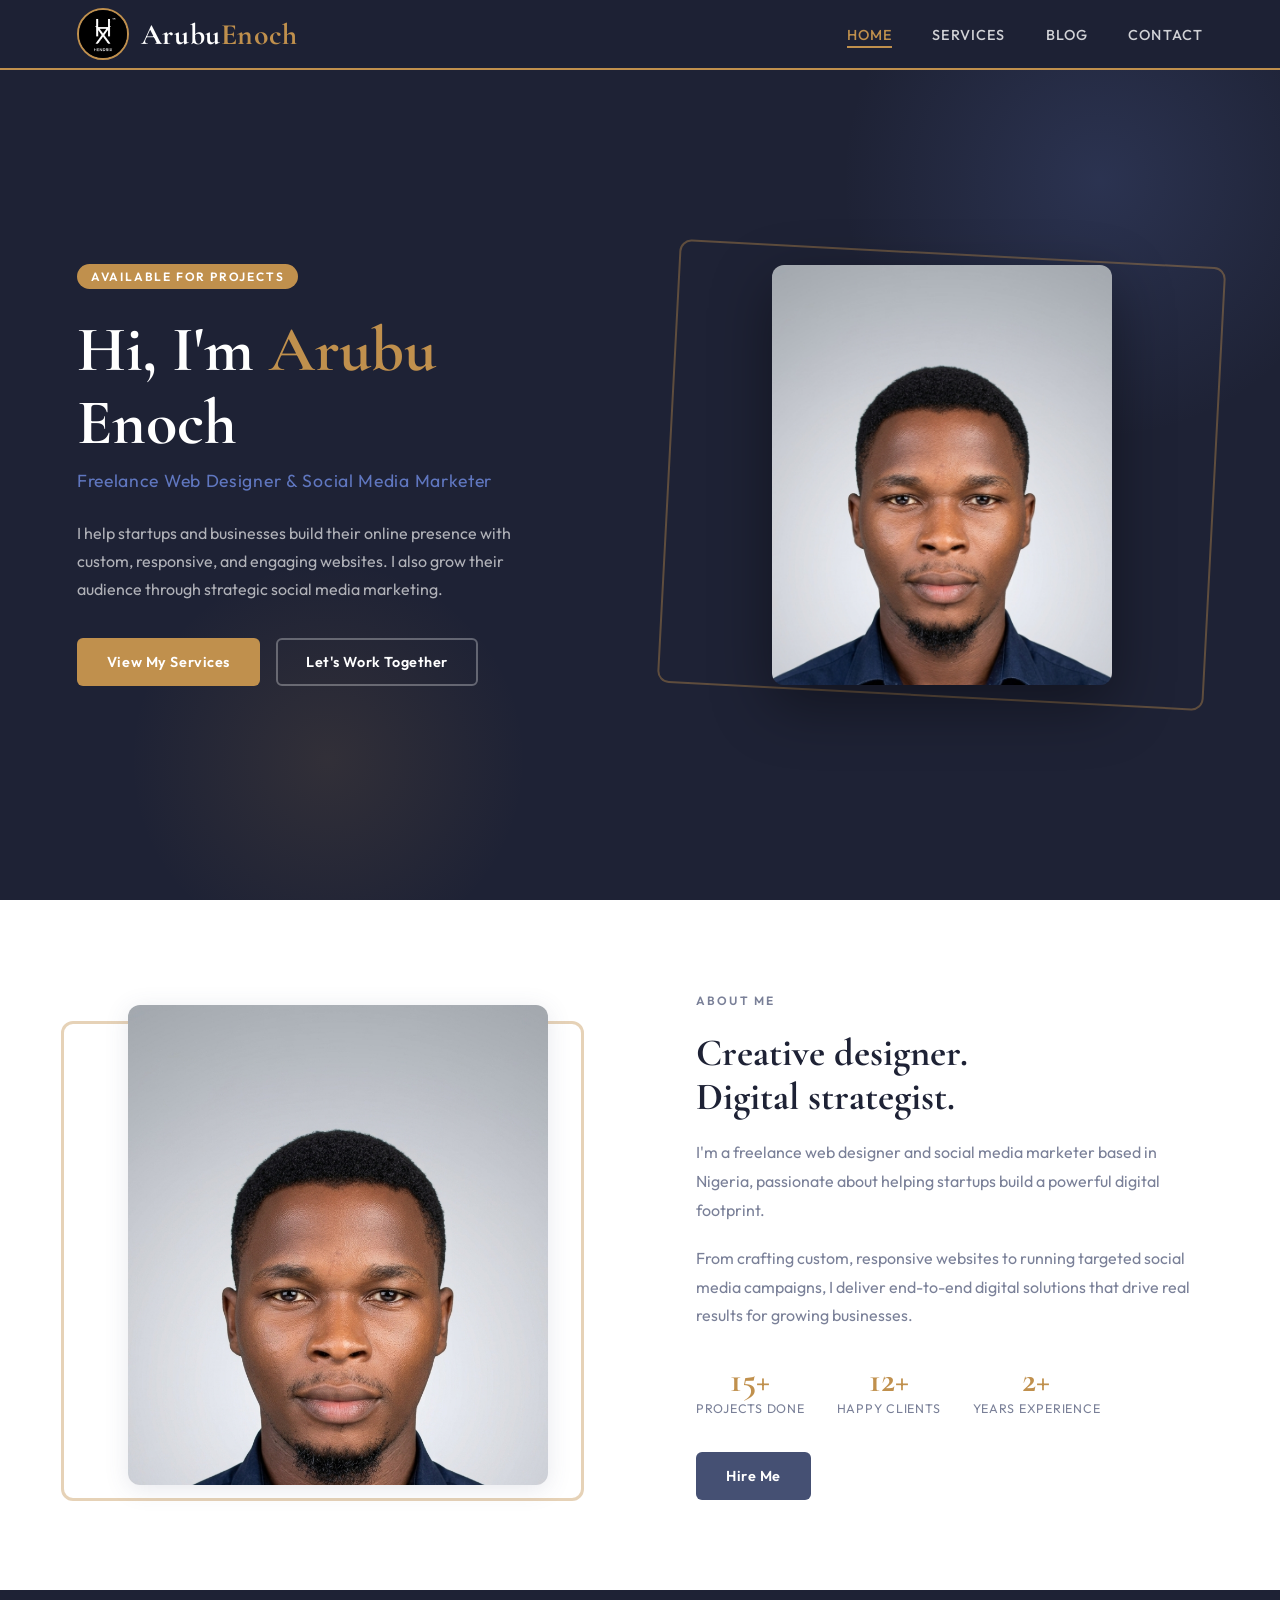
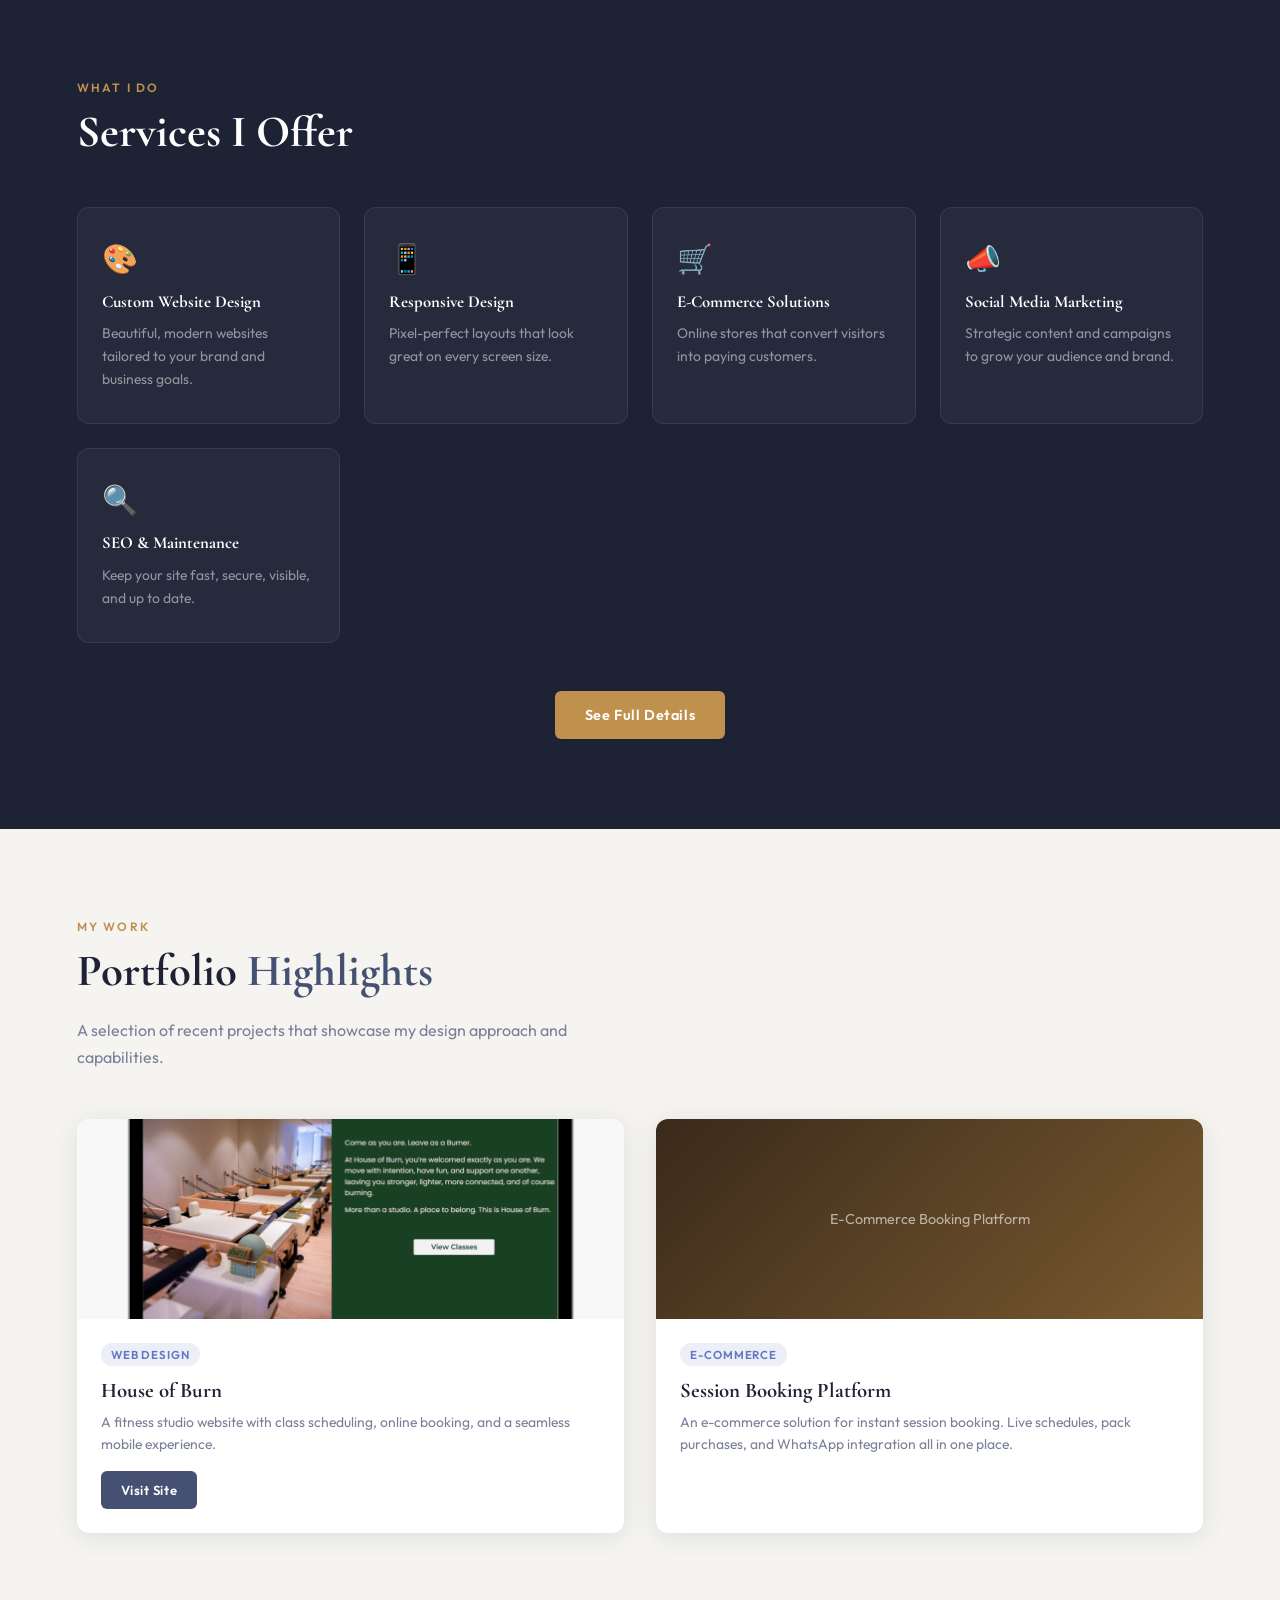
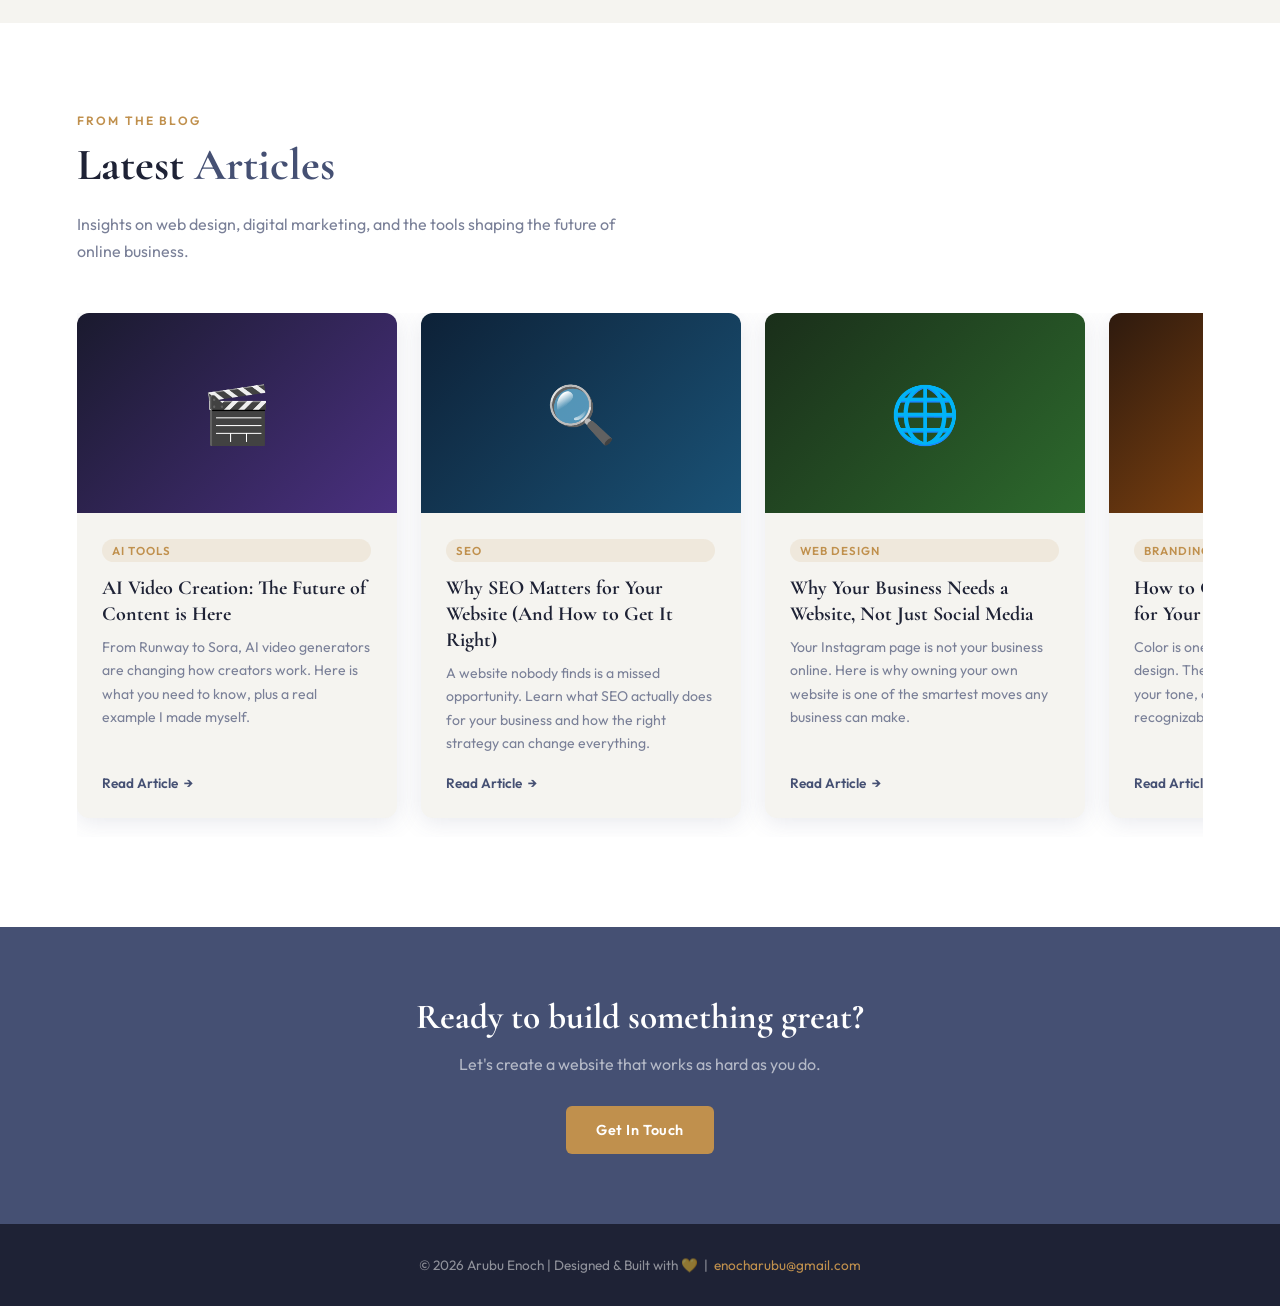
==== index.html @ d2c8e0e8 "Add files via upload" ====
<!DOCTYPE html>
<html lang="en">
<head>
  <meta charset="UTF-8" />
  <meta name="viewport" content="width=device-width, initial-scale=1.0" />
  <title>Arubu Enoch | Freelance Web Designer</title>
  <meta name="description" content="Freelance Web Designer and Social Media Marketer helping startups build their online presence with modern, effective websites." />
  <link rel="stylesheet" href="style.css" />
  <link rel="icon" type="image/jpeg" href="assets/logo.jpg" />
</head>
<body>

  <!-- NAV -->
  <nav>
    <a href="index.html" class="nav-logo">
      <img src="assets/logo.jpg" alt="Hendrix Logo" style="height:52px;width:52px;object-fit:cover;border-radius:50%;border:2px solid var(--gold);vertical-align:middle;margin-right:12px;" />Arubu <span>Enoch</span>
    </a>
    <button class="hamburger" id="hamburger" aria-label="Toggle menu">
      <span></span><span></span><span></span>
    </button>
    <ul class="nav-links" id="nav-links">
      <li><a href="index.html" class="active">Home</a></li>
      <li><a href="services.html">Services</a></li>
      <li><a href="blog-ai-video.html">Blog</a></li>
      <li><a href="contact.html">Contact</a></li>
    </ul>
  </nav>

  <!-- HERO -->
  <section class="hero">
    <div class="hero-inner">
      <div class="hero-text">
        <span class="tag fade-up">Available for Projects</span>
        <h1 class="fade-up delay-1">Hi, I'm <span>Arubu</span><br>Enoch</h1>
        <p class="subtitle fade-up delay-2">Freelance Web Designer &amp; Social Media Marketer</p>
        <p class="fade-up delay-2">
          I help startups and businesses build their online presence with custom,
          responsive, and engaging websites. I also grow their audience through
          strategic social media marketing.
        </p>
        <div class="hero-btns fade-up delay-3">
          <a href="services.html" class="btn btn-primary">View My Services</a>
          <a href="contact.html" class="btn btn-outline">Let's Work Together</a>
        </div>
      </div>
      <div class="hero-photo-wrap fade-up delay-2">
        <img src="assets/photo.jpg" alt="Arubu Enoch" class="hero-photo"
             onerror="this.style.display='none';document.getElementById('photo-placeholder').style.display='flex';" />
        <div class="hero-photo-placeholder" id="photo-placeholder" style="display:none;">
          <svg width="48" height="48" viewBox="0 0 24 24" fill="none" stroke="white" stroke-width="1.5">
            <path d="M20 21v-2a4 4 0 0 0-4-4H8a4 4 0 0 0-4 4v2"/>
            <circle cx="12" cy="7" r="4"/>
          </svg>
          <span>Add photo.jpg to /assets folder</span>
        </div>
      </div>
    </div>
  </section>

  <!-- ABOUT -->
  <section class="about-section">
    <div class="section-inner">
      <div class="about-grid">
        <div class="about-img-wrap">
          <img src="assets/photo.jpg" alt="Arubu Enoch" class="about-img"
               onerror="this.src='https://placehold.co/500x480/455073/ffffff?text=Arubu+Enoch';" />
        </div>
        <div class="about-content">
          <p class="section-label">About Me</p>
          <h2>Creative designer.<br>Digital strategist.</h2>
          <p>
            I'm a freelance web designer and social media marketer based in Nigeria,
            passionate about helping startups build a powerful digital footprint.
          </p>
          <p>
            From crafting custom, responsive websites to running targeted social media
            campaigns, I deliver end-to-end digital solutions that drive real results
            for growing businesses.
          </p>
          <div class="about-stats">
            <div class="stat-item"><div class="num">15+</div><div class="label">Projects Done</div></div>
            <div class="stat-item"><div class="num">12+</div><div class="label">Happy Clients</div></div>
            <div class="stat-item"><div class="num">2+</div><div class="label">Years Experience</div></div>
          </div>
          <br />
          <a href="contact.html" class="btn btn-dark" style="margin-top:1rem;">Hire Me</a>
        </div>
      </div>
    </div>
  </section>

  <!-- SERVICES PREVIEW -->
  <section class="services-preview">
    <div class="section-inner">
      <p class="section-label">What I Do</p>
      <h2 class="section-title" style="color:#fff;">Services I Offer</h2>
      <div class="services-grid">
        <div class="service-card">
          <div class="service-icon">🎨</div>
          <h3>Custom Website Design</h3>
          <p>Beautiful, modern websites tailored to your brand and business goals.</p>
        </div>
        <div class="service-card">
          <div class="service-icon">📱</div>
          <h3>Responsive Design</h3>
          <p>Pixel-perfect layouts that look great on every screen size.</p>
        </div>
        <div class="service-card">
          <div class="service-icon">🛒</div>
          <h3>E-Commerce Solutions</h3>
          <p>Online stores that convert visitors into paying customers.</p>
        </div>
        <div class="service-card">
          <div class="service-icon">📣</div>
          <h3>Social Media Marketing</h3>
          <p>Strategic content and campaigns to grow your audience and brand.</p>
        </div>
        <div class="service-card">
          <div class="service-icon">🔍</div>
          <h3>SEO &amp; Maintenance</h3>
          <p>Keep your site fast, secure, visible, and up to date.</p>
        </div>
      </div>
      <div style="text-align:center;margin-top:3rem;">
        <a href="services.html" class="btn btn-primary">See Full Details</a>
      </div>
    </div>
  </section>

  <!-- PORTFOLIO HIGHLIGHTS -->
  <section class="portfolio-section">
    <div class="section-inner">
      <p class="section-label">My Work</p>
      <h2 class="section-title">Portfolio <span>Highlights</span></h2>
      <p class="section-sub">A selection of recent projects that showcase my design approach and capabilities.</p>
      <div class="portfolio-grid">

        <div class="portfolio-card">
          <div class="portfolio-card-img" style="padding:0;overflow:hidden;position:relative;">
            <img src="assets/hob-screenshot.png" alt="House of Burn Website"
                 style="width:100%;height:100%;object-fit:cover;display:block;"
                 onerror="this.style.display='none';this.nextElementSibling.style.display='flex';" />
            <div style="display:none;width:100%;height:100%;background:linear-gradient(135deg,#2d4a3e,#4a7c65);position:absolute;top:0;left:0;align-items:center;justify-content:center;">
              <span style="color:rgba(255,255,255,0.6);font-size:0.85rem;text-align:center;padding:1rem;">Upload hob-screenshot.png to /assets</span>
            </div>
          </div>
          <div class="portfolio-card-body">
            <span class="portfolio-tag">Web Design</span>
            <h3>House of Burn</h3>
            <p>A fitness studio website with class scheduling, online booking, and a seamless mobile experience.</p>
            <a href="https://www.houseofburnpilates.com" target="_blank" rel="noopener" class="btn btn-dark" style="margin-top:1rem;font-size:0.82rem;padding:9px 18px;">Visit Site</a>
          </div>
        </div>

        <div class="portfolio-card">
          <div class="portfolio-card-img" style="background:linear-gradient(135deg,#3a2a1a,#7a5a30);">
            <span style="color:rgba(255,255,255,0.6);font-size:0.9rem;">E-Commerce Booking Platform</span>
          </div>
          <div class="portfolio-card-body">
            <span class="portfolio-tag">E-Commerce</span>
            <h3>Session Booking Platform</h3>
            <p>An e-commerce solution for instant session booking. Live schedules, pack purchases, and WhatsApp integration all in one place.</p>
          </div>
        </div>

      </div>
    </div>
  </section>

  <!-- BLOG PREVIEW -->
  <section class="blog-section">
    <div class="section-inner">
      <p class="section-label">From the Blog</p>
      <h2 class="section-title">Latest <span>Articles</span></h2>
      <p class="section-sub">Insights on web design, digital marketing, and the tools shaping the future of online business.</p>
      <div class="blog-grid" id="blogGrid">

        <a href="blog-ai-video.html" class="blog-card">
          <div class="blog-card-img" style="background:linear-gradient(135deg,#1a1a2e,#4a3080);display:flex;align-items:center;justify-content:center;">
            <span style="font-size:3.5rem;">🎬</span>
          </div>
          <div class="blog-card-body">
            <span class="blog-tag">AI Tools</span>
            <h3>AI Video Creation: The Future of Content is Here</h3>
            <p>From Runway to Sora, AI video generators are changing how creators work. Here is what you need to know, plus a real example I made myself.</p>
            <span class="read-more">Read Article <span>&#8594;</span></span>
          </div>
        </a>

        <a href="blog-seo.html" class="blog-card">
          <div class="blog-card-img" style="background:linear-gradient(135deg,#0d2137,#1a5276);display:flex;align-items:center;justify-content:center;">
            <span style="font-size:3.5rem;">🔍</span>
          </div>
          <div class="blog-card-body">
            <span class="blog-tag">SEO</span>
            <h3>Why SEO Matters for Your Website (And How to Get It Right)</h3>
            <p>A website nobody finds is a missed opportunity. Learn what SEO actually does for your business and how the right strategy can change everything.</p>
            <span class="read-more">Read Article <span>&#8594;</span></span>
          </div>
        </a>

        <a href="blog-website-vs-social.html" class="blog-card">
          <div class="blog-card-img" style="background:linear-gradient(135deg,#1a2e1a,#2d6a2d);display:flex;align-items:center;justify-content:center;">
            <span style="font-size:3.5rem;">🌐</span>
          </div>
          <div class="blog-card-body">
            <span class="blog-tag">Web Design</span>
            <h3>Why Your Business Needs a Website, Not Just Social Media</h3>
            <p>Your Instagram page is not your business online. Here is why owning your own website is one of the smartest moves any business can make.</p>
            <span class="read-more">Read Article <span>&#8594;</span></span>
          </div>
        </a>

        <a href="blog-brand-colors.html" class="blog-card">
          <div class="blog-card-img" style="background:linear-gradient(135deg,#2e1a0e,#b05a10);display:flex;align-items:center;justify-content:center;">
            <span style="font-size:3.5rem;">🎨</span>
          </div>
          <div class="blog-card-body">
            <span class="blog-tag">Branding</span>
            <h3>How to Choose the Right Colors for Your Brand and Website</h3>
            <p>Color is one of the most powerful tools in design. The right palette builds trust, sets your tone, and makes your brand instantly recognizable.</p>
            <span class="read-more">Read Article <span>&#8594;</span></span>
          </div>
        </a>

      </div>
    </div>
  </section>

  <!-- CTA -->
  <div class="cta-strip">
    <h2>Ready to build something great?</h2>
    <p>Let's create a website that works as hard as you do.</p>
    <a href="contact.html" class="btn btn-primary">Get In Touch</a>
  </div>

  <!-- FOOTER -->
  <footer>
    <p>
      &copy; <span id="year"></span> Arubu Enoch |
      Designed &amp; Built with 💛 &nbsp;|&nbsp;
      <a href="mailto:enocharubu@gmail.com">enocharubu@gmail.com</a>
    </p>
  </footer>

  <script>
    document.getElementById('year').textContent = new Date().getFullYear();
    const hamburger = document.getElementById('hamburger');
    const navLinks  = document.getElementById('nav-links');
    hamburger.addEventListener('click', () => navLinks.classList.toggle('open'));
    navLinks.querySelectorAll('a').forEach(a => a.addEventListener('click', () => navLinks.classList.remove('open')));

    // Drag to scroll blog grid
    const grid = document.getElementById('blogGrid');
    let isDown = false, startX, scrollLeft;
    grid.addEventListener('mousedown', e => { isDown = true; startX = e.pageX - grid.offsetLeft; scrollLeft = grid.scrollLeft; });
    grid.addEventListener('mouseleave', () => isDown = false);
    grid.addEventListener('mouseup', () => isDown = false);
    grid.addEventListener('mousemove', e => {
      if (!isDown) return;
      e.preventDefault();
      grid.scrollLeft = scrollLeft - (e.pageX - grid.offsetLeft - startX);
    });
  </script>
</body>
</html>
---- style.css ----
@import url('https://fonts.googleapis.com/css2?family=Cormorant+Garamond:ital,wght@0,400;0,600;0,700;1,400&family=Outfit:wght@300;400;500;600&display=swap');

/* =============================================
   CSS VARIABLES – edit colors here in one place
   ============================================= */
:root {
  --navy:   #455073;
  --gold:   #c0904d;
  --blue:   #6077c0;
  --white:  #f5f4f0;
  --dark:   #1e2235;
  --mid:    #7a8098;
  --card-bg:#ffffff;
  --shadow: 0 4px 24px rgba(69,80,115,0.13);
  --radius: 12px;
  --nav-h:  70px;
}

/* =============================================
   RESET & BASE
   ============================================= */
*, *::before, *::after { box-sizing: border-box; margin: 0; padding: 0; }

html { scroll-behavior: smooth; }

body {
  font-family: 'Outfit', sans-serif;
  background: var(--white);
  color: var(--dark);
  min-height: 100vh;
  overflow-x: hidden;
}

h1, h2, h3, h4 {
  font-family: 'Cormorant Garamond', serif;
  font-weight: 700;
  line-height: 1.15;
}

a { text-decoration: none; color: inherit; }
img { max-width: 100%; display: block; }

/* =============================================
   NAVIGATION
   ============================================= */
nav {
  position: fixed;
  top: 0; left: 0; right: 0;
  height: var(--nav-h);
  background: rgba(30,34,53,0.96);
  backdrop-filter: blur(10px);
  z-index: 100;
  display: flex;
  align-items: center;
  padding: 0 6%;
  justify-content: space-between;
  border-bottom: 2px solid var(--gold);
}

.nav-logo {
  font-family: 'Cormorant Garamond', serif;
  font-size: 1.85rem;
  font-weight: 700;
  color: #fff;
  letter-spacing: 0.02em;
  display: flex;
  align-items: center;
}

.nav-logo span { color: var(--gold); }

.nav-links {
  display: flex;
  gap: 2.5rem;
  list-style: none;
}

.nav-links a {
  color: rgba(255,255,255,0.8);
  font-size: 0.9rem;
  font-weight: 500;
  letter-spacing: 0.08em;
  text-transform: uppercase;
  transition: color 0.2s;
  position: relative;
}

.nav-links a::after {
  content: '';
  position: absolute;
  bottom: -4px; left: 0; right: 0;
  height: 2px;
  background: var(--gold);
  transform: scaleX(0);
  transform-origin: left;
  transition: transform 0.25s ease;
}

.nav-links a:hover, .nav-links a.active { color: var(--gold); }
.nav-links a:hover::after, .nav-links a.active::after { transform: scaleX(1); }

/* Hamburger */
.hamburger {
  display: none;
  flex-direction: column;
  gap: 5px;
  cursor: pointer;
  background: none;
  border: none;
  padding: 4px;
}

.hamburger span {
  display: block;
  width: 24px;
  height: 2px;
  background: #fff;
  border-radius: 2px;
  transition: all 0.3s;
}

/* =============================================
   HERO SECTION
   ============================================= */
.hero {
  min-height: 100vh;
  background: var(--dark);
  display: flex;
  align-items: center;
  padding: calc(var(--nav-h) + 60px) 6% 80px;
  position: relative;
  overflow: hidden;
}

.hero::before {
  content: '';
  position: absolute;
  top: -80px; right: -80px;
  width: 520px; height: 520px;
  background: radial-gradient(circle, rgba(96,119,192,0.2) 0%, transparent 70%);
  pointer-events: none;
}

.hero::after {
  content: '';
  position: absolute;
  bottom: -60px; left: 10%;
  width: 400px; height: 400px;
  background: radial-gradient(circle, rgba(192,144,77,0.12) 0%, transparent 70%);
  pointer-events: none;
}

.hero-inner {
  display: grid;
  grid-template-columns: 1fr 1fr;
  gap: 5rem;
  align-items: center;
  width: 100%;
  max-width: 1200px;
  margin: 0 auto;
  position: relative;
  z-index: 1;
}

.hero-text .tag {
  display: inline-block;
  background: var(--gold);
  color: #fff;
  font-size: 0.75rem;
  font-weight: 600;
  letter-spacing: 0.15em;
  text-transform: uppercase;
  padding: 5px 14px;
  border-radius: 20px;
  margin-bottom: 1.5rem;
}

.hero-text h1 {
  font-size: clamp(2.8rem, 5vw, 4.2rem);
  color: #fff;
  margin-bottom: 0.4rem;
}

.hero-text h1 span { color: var(--gold); }

.hero-text .subtitle {
  font-family: 'Outfit', sans-serif;
  font-size: 1.1rem;
  color: var(--blue);
  font-weight: 400;
  letter-spacing: 0.04em;
  margin-bottom: 1.4rem;
}

.hero-text p {
  color: rgba(255,255,255,0.65);
  font-size: 1rem;
  line-height: 1.75;
  max-width: 460px;
  margin-bottom: 2.2rem;
}

.hero-btns {
  display: flex;
  gap: 1rem;
  flex-wrap: wrap;
}

/* =============================================
   BUTTONS
   ============================================= */
.btn {
  display: inline-flex;
  align-items: center;
  gap: 8px;
  padding: 13px 28px;
  border-radius: 6px;
  font-family: 'Outfit', sans-serif;
  font-size: 0.9rem;
  font-weight: 600;
  letter-spacing: 0.04em;
  cursor: pointer;
  transition: all 0.25s ease;
  border: 2px solid transparent;
}

.btn-primary {
  background: var(--gold);
  color: #fff;
}

.btn-primary:hover {
  background: transparent;
  border-color: var(--gold);
  color: var(--gold);
}

.btn-outline {
  background: transparent;
  border-color: rgba(255,255,255,0.3);
  color: #fff;
}

.btn-outline:hover {
  border-color: var(--blue);
  color: var(--blue);
}

.btn-dark {
  background: var(--navy);
  color: #fff;
}

.btn-dark:hover {
  background: var(--dark);
}

/* =============================================
   HERO PHOTO
   ============================================= */
.hero-photo-wrap {
  display: flex;
  justify-content: center;
  position: relative;
}

.hero-photo-wrap::before {
  content: '';
  position: absolute;
  inset: -12px;
  border: 2px solid var(--gold);
  border-radius: var(--radius);
  opacity: 0.4;
  transform: rotate(3deg);
}

.hero-photo {
  width: 340px;
  height: 420px;
  object-fit: cover;
  object-position: top center;
  border-radius: var(--radius);
  box-shadow: 0 20px 60px rgba(0,0,0,0.4);
  position: relative;
  z-index: 1;
}

.hero-photo-placeholder {
  width: 340px;
  height: 420px;
  border-radius: var(--radius);
  background: var(--navy);
  display: flex;
  flex-direction: column;
  align-items: center;
  justify-content: center;
  color: rgba(255,255,255,0.4);
  font-size: 0.85rem;
  gap: 12px;
  position: relative;
  z-index: 1;
}

.hero-photo-placeholder svg { opacity: 0.3; }

/* =============================================
   SECTION COMMON
   ============================================= */
section { padding: 90px 6%; }

.section-inner {
  max-width: 1200px;
  margin: 0 auto;
}

.section-label {
  font-size: 0.75rem;
  font-weight: 600;
  letter-spacing: 0.18em;
  text-transform: uppercase;
  color: var(--gold);
  margin-bottom: 0.75rem;
}

.section-title {
  font-size: clamp(2rem, 3.5vw, 2.8rem);
  color: var(--dark);
  margin-bottom: 1.2rem;
}

.section-title span { color: var(--navy); }

.section-sub {
  color: var(--mid);
  font-size: 1rem;
  line-height: 1.7;
  max-width: 560px;
}

/* =============================================
   ABOUT SECTION (homepage)
   ============================================= */
.about-section {
  background: #fff;
}

.about-grid {
  display: grid;
  grid-template-columns: 1fr 1fr;
  gap: 5rem;
  align-items: center;
}

.about-img-wrap {
  position: relative;
  display: flex;
  justify-content: center;
  align-items: center;
}

.about-img-wrap::after {
  content: '';
  position: absolute;
  bottom: -16px; left: -16px;
  width: 100%;
  height: 100%;
  border: 3px solid var(--gold);
  border-radius: var(--radius);
  z-index: 0;
  opacity: 0.4;
}

.about-img {
  width: 100%;
  max-width: 420px;
  max-height: 480px;
  object-fit: cover;
  object-position: center top;
  border-radius: var(--radius);
  position: relative;
  z-index: 1;
  box-shadow: var(--shadow);
  display: block;
  margin: 0 auto;
}

.about-content { padding-left: 1rem; }

.about-content h2 {
  font-size: 2.4rem;
  margin-bottom: 1.2rem;
  color: var(--dark);
}

.about-content p {
  color: var(--mid);
  line-height: 1.8;
  margin-bottom: 1.2rem;
}

.about-stats {
  display: flex;
  gap: 2rem;
  margin-top: 2rem;
}

.stat-item {
  text-align: center;
}

.stat-item .num {
  font-family: 'Cormorant Garamond', serif;
  font-size: 2.2rem;
  font-weight: 700;
  color: var(--gold);
  line-height: 1;
}

.stat-item .label {
  font-size: 0.78rem;
  color: var(--mid);
  letter-spacing: 0.06em;
  text-transform: uppercase;
  margin-top: 4px;
}

/* =============================================
   SERVICES PREVIEW (homepage)
   ============================================= */
.services-preview {
  background: var(--dark);
}

.services-preview .section-title { color: #fff; }

.services-grid {
  display: grid;
  grid-template-columns: repeat(auto-fill, minmax(220px, 1fr));
  gap: 1.5rem;
  margin-top: 3rem;
}

.service-card {
  background: rgba(255,255,255,0.04);
  border: 1px solid rgba(255,255,255,0.08);
  border-radius: var(--radius);
  padding: 2rem 1.5rem;
  transition: all 0.3s ease;
  position: relative;
  overflow: hidden;
}

.service-card::before {
  content: '';
  position: absolute;
  top: 0; left: 0; right: 0;
  height: 3px;
  background: var(--gold);
  transform: scaleX(0);
  transform-origin: left;
  transition: transform 0.3s ease;
}

.service-card:hover {
  background: rgba(255,255,255,0.08);
  transform: translateY(-4px);
}

.service-card:hover::before { transform: scaleX(1); }

.service-icon {
  font-size: 1.8rem;
  margin-bottom: 1rem;
}

.service-card h3 {
  font-size: 1.05rem;
  color: #fff;
  margin-bottom: 0.7rem;
}

.service-card p {
  font-size: 0.87rem;
  color: rgba(255,255,255,0.5);
  line-height: 1.65;
}

/* =============================================
   PORTFOLIO HIGHLIGHTS (homepage)
   ============================================= */
.portfolio-section {
  background: var(--white);
}

.portfolio-grid {
  display: grid;
  grid-template-columns: 1fr 1fr;
  gap: 2rem;
  margin-top: 3rem;
}

.portfolio-card {
  border-radius: var(--radius);
  overflow: hidden;
  box-shadow: var(--shadow);
  background: #fff;
  transition: transform 0.3s ease, box-shadow 0.3s ease;
}

.portfolio-card:hover {
  transform: translateY(-6px);
  box-shadow: 0 12px 40px rgba(69,80,115,0.2);
}

.portfolio-card-img {
  width: 100%;
  height: 200px;
  background: var(--navy);
  display: flex;
  align-items: center;
  justify-content: center;
  color: rgba(255,255,255,0.3);
  font-size: 0.85rem;
  overflow: hidden;
  position: relative;
}

.portfolio-card-body {
  padding: 1.5rem;
}

.portfolio-card h3 {
  font-size: 1.3rem;
  color: var(--dark);
  margin-bottom: 0.5rem;
}

.portfolio-card p {
  font-size: 0.87rem;
  color: var(--mid);
  line-height: 1.6;
}

.portfolio-tag {
  display: inline-block;
  background: rgba(96,119,192,0.12);
  color: var(--blue);
  font-size: 0.72rem;
  font-weight: 600;
  letter-spacing: 0.08em;
  text-transform: uppercase;
  padding: 4px 10px;
  border-radius: 20px;
  margin-bottom: 0.8rem;
}

/* =============================================
   CTA STRIP
   ============================================= */
.cta-strip {
  background: var(--navy);
  padding: 70px 6%;
  text-align: center;
}

.cta-strip h2 {
  font-size: 2.2rem;
  color: #fff;
  margin-bottom: 1rem;
}

.cta-strip p {
  color: rgba(255,255,255,0.6);
  margin-bottom: 2rem;
  font-size: 1rem;
}

/* =============================================
   SERVICES PAGE
   ============================================= */
.page-hero {
  background: var(--dark);
  padding: calc(var(--nav-h) + 80px) 6% 80px;
  text-align: center;
}

.page-hero h1 {
  font-size: clamp(2.5rem, 5vw, 3.8rem);
  color: #fff;
  margin-bottom: 1rem;
}

.page-hero p {
  color: rgba(255,255,255,0.6);
  font-size: 1.05rem;
  max-width: 560px;
  margin: 0 auto;
  line-height: 1.75;
}

.services-full {
  background: var(--white);
  padding: 90px 6%;
}

.services-full-grid {
  display: grid;
  grid-template-columns: repeat(auto-fill, minmax(300px, 1fr));
  gap: 2rem;
  margin-top: 3rem;
}

.service-card-full {
  background: #fff;
  border-radius: var(--radius);
  padding: 2.5rem 2rem;
  box-shadow: var(--shadow);
  border-bottom: 3px solid transparent;
  transition: all 0.3s ease;
}

.service-card-full:hover {
  border-bottom-color: var(--gold);
  transform: translateY(-5px);
}

.service-num {
  font-family: 'Cormorant Garamond', serif;
  font-size: 3rem;
  font-weight: 700;
  color: rgba(69,80,115,0.12);
  line-height: 1;
  margin-bottom: 0.5rem;
}

.service-card-full h3 {
  font-size: 1.4rem;
  color: var(--dark);
  margin-bottom: 0.8rem;
}

.service-card-full p {
  color: var(--mid);
  font-size: 0.92rem;
  line-height: 1.75;
  margin-bottom: 1.2rem;
}

.service-features {
  list-style: none;
  display: flex;
  flex-direction: column;
  gap: 8px;
}

.service-features li {
  font-size: 0.85rem;
  color: var(--navy);
  font-weight: 500;
  display: flex;
  align-items: center;
  gap: 8px;
}

.service-features li::before {
  content: '';
  display: block;
  width: 6px;
  height: 6px;
  border-radius: 50%;
  background: var(--gold);
  flex-shrink: 0;
}

/* =============================================
   CONTACT PAGE
   ============================================= */
.contact-section {
  background: var(--white);
  padding: 90px 6%;
}

.contact-grid {
  display: grid;
  grid-template-columns: 1fr 1.4fr;
  gap: 4rem;
  max-width: 1100px;
  margin: 0 auto;
}

.contact-info h2 {
  font-size: 2.2rem;
  color: var(--dark);
  margin-bottom: 1rem;
}

.contact-info p {
  color: var(--mid);
  line-height: 1.75;
  font-size: 0.95rem;
  margin-bottom: 2rem;
}

.contact-items {
  display: flex;
  flex-direction: column;
  gap: 1.2rem;
  margin-bottom: 2.5rem;
}

.contact-item {
  display: flex;
  align-items: center;
  gap: 14px;
}

.contact-item-icon {
  width: 44px;
  height: 44px;
  border-radius: 50%;
  background: rgba(69,80,115,0.1);
  display: flex;
  align-items: center;
  justify-content: center;
  flex-shrink: 0;
  font-size: 1.1rem;
}

.contact-item-text .label {
  font-size: 0.75rem;
  text-transform: uppercase;
  letter-spacing: 0.1em;
  color: var(--mid);
  margin-bottom: 2px;
}

.contact-item-text a,
.contact-item-text span {
  font-size: 0.95rem;
  color: var(--dark);
  font-weight: 500;
}

.contact-item-text a:hover { color: var(--gold); }

.social-links {
  display: flex;
  gap: 1rem;
  flex-wrap: wrap;
}

.social-link {
  display: inline-flex;
  align-items: center;
  gap: 8px;
  padding: 9px 18px;
  border-radius: 6px;
  font-size: 0.85rem;
  font-weight: 600;
  border: 1.5px solid;
  transition: all 0.25s;
}

.social-link.fb {
  border-color: #1877f2;
  color: #1877f2;
}
.social-link.fb:hover { background: #1877f2; color: #fff; }

.social-link.ig {
  border-color: #e1306c;
  color: #e1306c;
}
.social-link.ig:hover { background: #e1306c; color: #fff; }

.social-link.wa {
  border-color: #25d366;
  color: #25d366;
}
.social-link.wa:hover { background: #25d366; color: #fff; }

/* =============================================
   CONTACT FORM
   ============================================= */
.contact-form-wrap {
  background: #fff;
  border-radius: var(--radius);
  padding: 2.5rem;
  box-shadow: var(--shadow);
}

.contact-form-wrap h3 {
  font-size: 1.6rem;
  color: var(--dark);
  margin-bottom: 1.8rem;
}

.form-row {
  display: grid;
  grid-template-columns: 1fr 1fr;
  gap: 1rem;
}

.form-group {
  margin-bottom: 1.2rem;
}

.form-group label {
  display: block;
  font-size: 0.8rem;
  font-weight: 600;
  letter-spacing: 0.07em;
  text-transform: uppercase;
  color: var(--navy);
  margin-bottom: 7px;
}

.form-group input,
.form-group select,
.form-group textarea {
  width: 100%;
  padding: 12px 16px;
  border: 1.5px solid #e0dfd8;
  border-radius: 8px;
  font-family: 'Outfit', sans-serif;
  font-size: 0.93rem;
  color: var(--dark);
  background: var(--white);
  transition: border-color 0.2s;
  outline: none;
}

.form-group input:focus,
.form-group select:focus,
.form-group textarea:focus {
  border-color: var(--blue);
  background: #fff;
}

.form-group textarea {
  resize: vertical;
  min-height: 130px;
}

.form-submit {
  width: 100%;
  padding: 14px;
  background: var(--navy);
  color: #fff;
  border: none;
  border-radius: 8px;
  font-family: 'Outfit', sans-serif;
  font-size: 1rem;
  font-weight: 600;
  cursor: pointer;
  transition: background 0.25s;
  letter-spacing: 0.04em;
}

.form-submit:hover { background: var(--gold); }

.form-success {
  display: none;
  background: rgba(37,211,102,0.1);
  border: 1.5px solid #25d366;
  border-radius: 8px;
  padding: 14px;
  color: #1a7a42;
  font-size: 0.9rem;
  text-align: center;
  margin-top: 1rem;
}

/* =============================================
   FOOTER
   ============================================= */
footer {
  background: var(--dark);
  color: rgba(255,255,255,0.5);
  text-align: center;
  padding: 32px 6%;
  font-size: 0.85rem;
}

footer a { color: var(--gold); }

/* =============================================
   ANIMATIONS
   ============================================= */
@keyframes fadeUp {
  from { opacity: 0; transform: translateY(28px); }
  to   { opacity: 1; transform: translateY(0); }
}

.fade-up {
  opacity: 0;
  animation: fadeUp 0.65s ease forwards;
}

.delay-1 { animation-delay: 0.15s; }
.delay-2 { animation-delay: 0.30s; }
.delay-3 { animation-delay: 0.45s; }
.delay-4 { animation-delay: 0.60s; }

/* =============================================
   RESPONSIVE
   ============================================= */
@media (max-width: 900px) {
  .hero-inner      { grid-template-columns: 1fr; text-align: center; gap: 3rem; }
  .hero-photo-wrap { order: -1; }
  .hero-text p     { margin: 0 auto 2.2rem; }
  .hero-btns       { justify-content: center; }
  .about-grid      { grid-template-columns: 1fr; gap: 3rem; }
  .about-content   { padding-left: 0; }
  .portfolio-grid  { grid-template-columns: 1fr; }
  .contact-grid    { grid-template-columns: 1fr; gap: 3rem; }
  .form-row        { grid-template-columns: 1fr; }
}

@media (max-width: 680px) {
  .nav-links { display: none; }
  .nav-links.open {
    display: flex;
    flex-direction: column;
    position: fixed;
    top: var(--nav-h);
    left: 0; right: 0;
    background: var(--dark);
    padding: 1.5rem 6%;
    gap: 1.4rem;
    border-top: 1px solid rgba(255,255,255,0.08);
  }
  .hamburger { display: flex; }
  .hero-photo, .hero-photo-placeholder { width: 260px; height: 320px; }
  .services-grid { grid-template-columns: 1fr; }
}

/* =============================================
   BLOG PREVIEW SECTION (homepage)
   ============================================= */
.blog-section { background: #fff; padding: 90px 6%; }

.blog-grid {
  display: flex;
  flex-direction: row;
  gap: 1.5rem;
  margin-top: 3rem;
  overflow-x: auto;
  scroll-snap-type: x mandatory;
  -webkit-overflow-scrolling: touch;
  padding-bottom: 1.2rem;
  cursor: grab;
}

.blog-grid:active { cursor: grabbing; }

/* Scrollbar styling */
.blog-grid::-webkit-scrollbar { height: 5px; }
.blog-grid::-webkit-scrollbar-track { background: #eee; border-radius: 10px; }
.blog-grid::-webkit-scrollbar-thumb { background: var(--gold); border-radius: 10px; }

.blog-card {
  border-radius: var(--radius);
  overflow: hidden;
  box-shadow: var(--shadow);
  background: var(--white);
  transition: transform 0.3s ease, box-shadow 0.3s ease;
  display: flex;
  flex-direction: column;
  text-decoration: none;
  min-width: 300px;
  max-width: 320px;
  flex-shrink: 0;
  scroll-snap-align: start;
}

.blog-card:hover { transform: translateY(-6px); box-shadow: 0 12px 40px rgba(69,80,115,0.2); }

.blog-card-img { width: 100%; height: 200px; object-fit: cover; display: block; background: var(--navy); }

.blog-card-img-placeholder {
  width: 100%; height: 200px;
  display: flex; align-items: center; justify-content: center;
  font-size: 0.85rem; color: rgba(255,255,255,0.4);
}

.blog-card-body { padding: 1.6rem; flex: 1; display: flex; flex-direction: column; }

.blog-tag {
  display: inline-block;
  background: rgba(192,144,77,0.12);
  color: var(--gold);
  font-size: 0.72rem; font-weight: 600; letter-spacing: 0.08em;
  text-transform: uppercase; padding: 4px 10px; border-radius: 20px; margin-bottom: 0.8rem;
}

.blog-card h3 { font-size: 1.25rem; color: var(--dark); margin-bottom: 0.6rem; line-height: 1.3; }
.blog-card p { font-size: 0.88rem; color: var(--mid); line-height: 1.65; flex: 1; margin-bottom: 1.2rem; }

.blog-card .read-more {
  display: inline-flex; align-items: center; gap: 6px;
  font-size: 0.85rem; font-weight: 600; color: var(--navy); transition: color 0.2s, gap 0.2s;
}
.blog-card .read-more:hover { color: var(--gold); gap: 10px; }

/* =============================================
   BLOG POST PAGES
   ============================================= */
.blog-hero { background: var(--dark); padding: calc(var(--nav-h) + 70px) 6% 60px; }
.blog-hero-inner { max-width: 820px; margin: 0 auto; }
.blog-hero .blog-tag { margin-bottom: 1rem; }
.blog-hero h1 { font-size: clamp(2rem, 4vw, 3rem); color: #fff; margin-bottom: 1rem; line-height: 1.2; }
.blog-hero .blog-meta { font-size: 0.85rem; color: rgba(255,255,255,0.45); letter-spacing: 0.05em; }

.blog-body { background: var(--white); padding: 70px 6%; }
.blog-body-inner { max-width: 820px; margin: 0 auto; }

.blog-body-inner h2 {
  font-family: 'Cormorant Garamond', serif; font-size: 1.9rem;
  color: var(--navy); margin: 2.5rem 0 0.8rem;
}
.blog-body-inner h3 {
  font-family: 'Cormorant Garamond', serif; font-size: 1.4rem;
  color: var(--dark); margin: 1.8rem 0 0.6rem;
}
.blog-body-inner p { font-size: 1rem; color: #444; line-height: 1.85; margin-bottom: 1.2rem; }
.blog-body-inner a { color: var(--blue); text-decoration: underline; text-underline-offset: 3px; }
.blog-body-inner a:hover { color: var(--gold); }
.blog-body-inner ul { margin: 0.8rem 0 1.2rem 1.4rem; }
.blog-body-inner ul li { font-size: 1rem; color: #444; line-height: 1.8; margin-bottom: 0.4rem; }

.blog-tool-grid {
  display: grid; grid-template-columns: repeat(auto-fill, minmax(220px, 1fr));
  gap: 1.2rem; margin: 1.5rem 0 2rem;
}
.blog-tool-card {
  background: #fff; border-radius: var(--radius); padding: 1.4rem 1.2rem;
  box-shadow: var(--shadow); border-left: 4px solid var(--gold); transition: transform 0.2s;
}
.blog-tool-card:hover { transform: translateY(-3px); }
.blog-tool-card h4 { font-family: 'Cormorant Garamond', serif; font-size: 1.15rem; color: var(--navy); margin-bottom: 0.4rem; }
.blog-tool-card p { font-size: 0.84rem; color: var(--mid); line-height: 1.6; margin-bottom: 0.6rem; }
.blog-tool-card a { font-size: 0.8rem; font-weight: 600; color: var(--gold); text-decoration: none; }
.blog-tool-card a:hover { color: var(--navy); }

.blog-video-wrap { border-radius: var(--radius); overflow: hidden; background: var(--dark); margin: 1.5rem 0 2rem; box-shadow: var(--shadow); }
.blog-video-wrap video { width: 100%; display: block; max-height: 460px; }
.blog-video-label { padding: 10px 16px; font-size: 0.8rem; color: rgba(255,255,255,0.45); background: var(--dark); text-align: center; }

.blog-cta-box { background: var(--navy); border-radius: var(--radius); padding: 2.5rem 2rem; text-align: center; margin: 3rem 0 1rem; }
.blog-cta-box h3 { font-family: 'Cormorant Garamond', serif; font-size: 1.8rem; color: #fff; margin-bottom: 0.7rem; }
.blog-cta-box p { color: rgba(255,255,255,0.6); font-size: 0.95rem; margin-bottom: 1.5rem; }

.blog-back { display: inline-flex; align-items: center; gap: 6px; font-size: 0.85rem; font-weight: 600; color: var(--mid); margin-bottom: 2rem; transition: color 0.2s; }
.blog-back:hover { color: var(--gold); }

@media (max-width: 680px) { .blog-card { min-width: 270px; max-width: 270px; } }
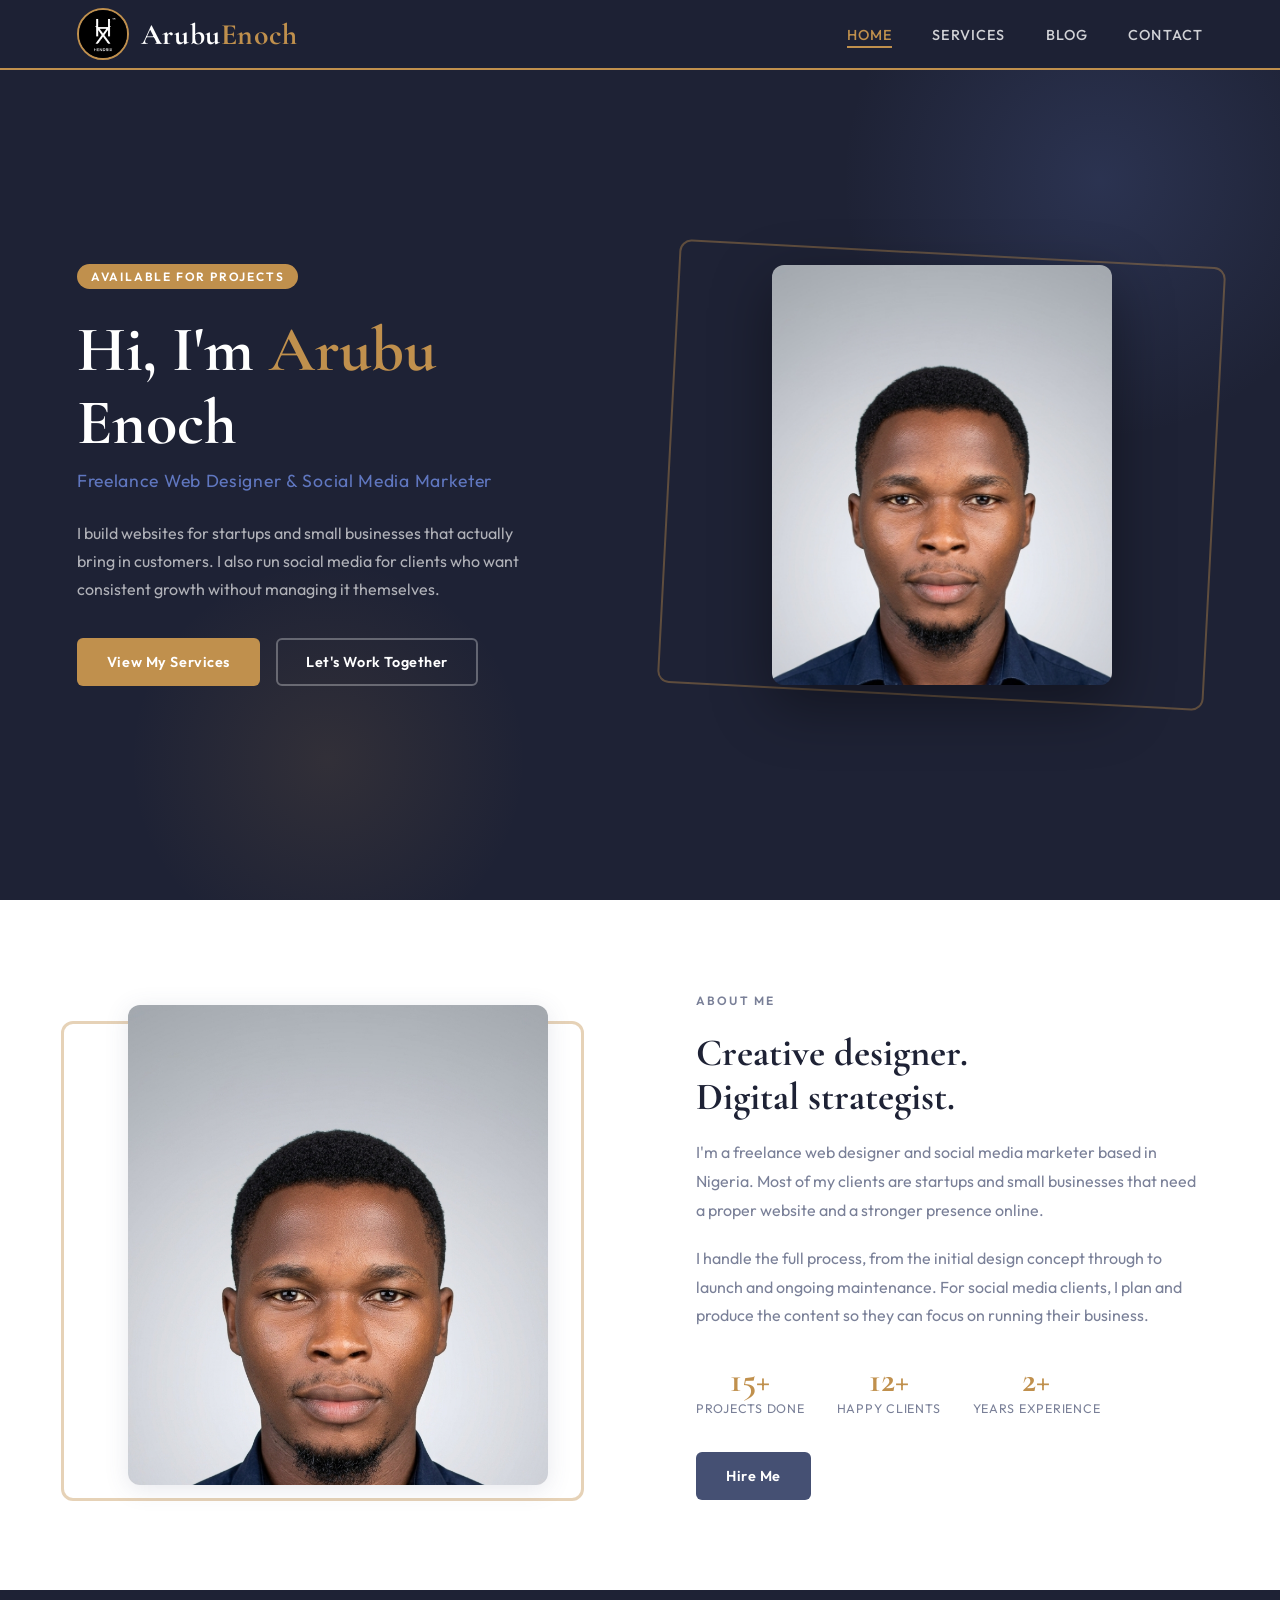
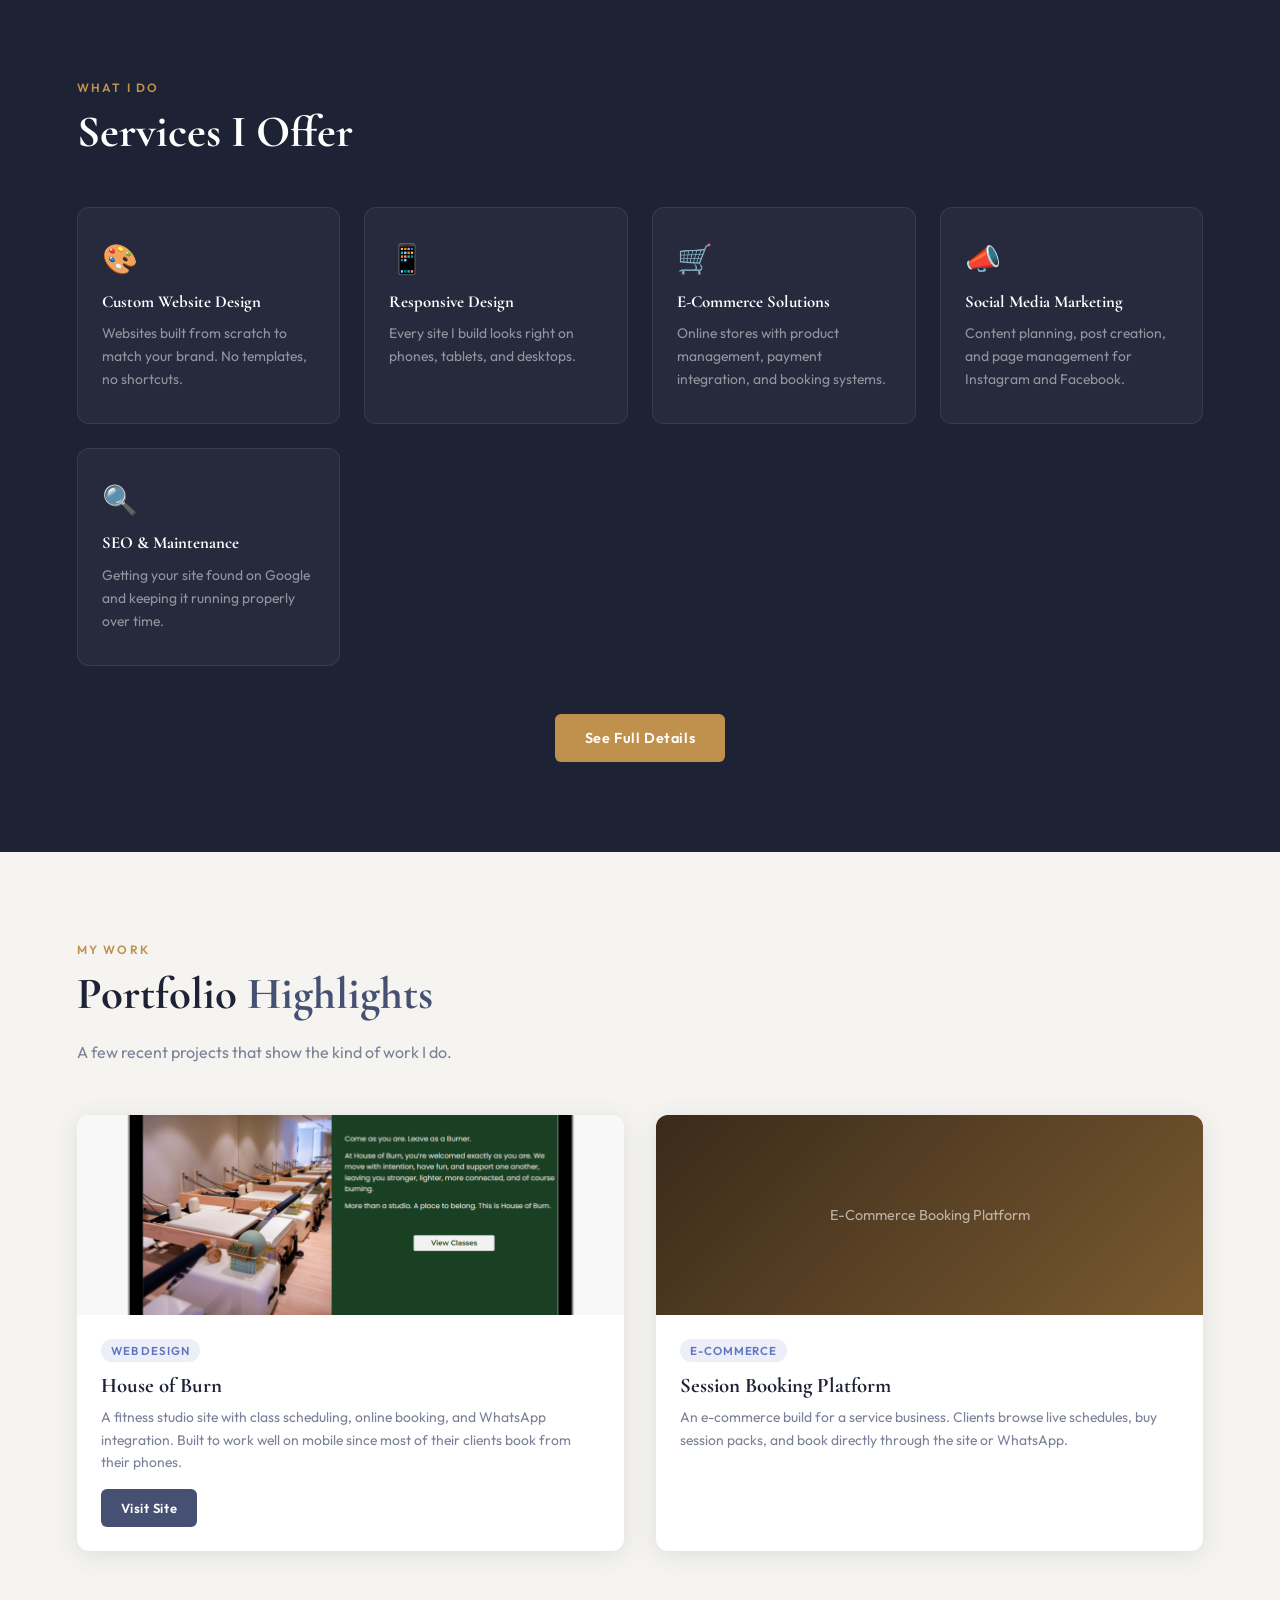
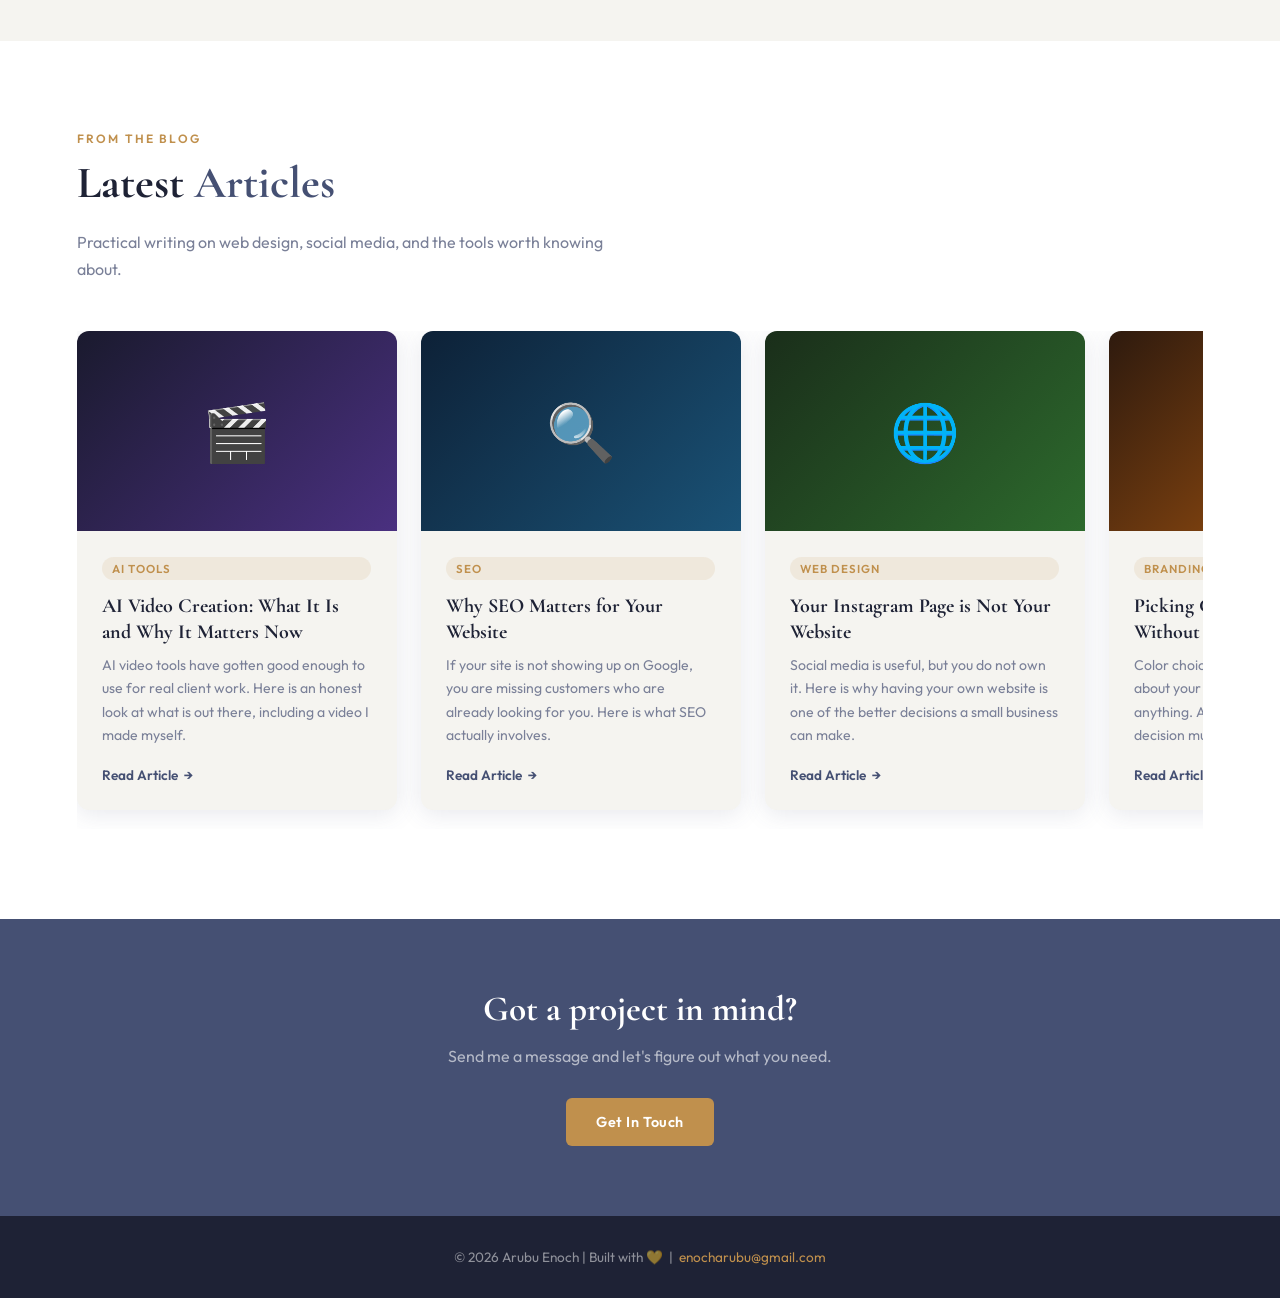
==== commit 128fbbd0: "Add files via upload" ====
--- a/index.html
+++ b/index.html
@@ -4,13 +4,12 @@
   <meta charset="UTF-8" />
   <meta name="viewport" content="width=device-width, initial-scale=1.0" />
   <title>Arubu Enoch | Freelance Web Designer</title>
-  <meta name="description" content="Freelance Web Designer and Social Media Marketer helping startups build their online presence with modern, effective websites." />
+  <meta name="description" content="Freelance web designer and social media marketer based in Nigeria. I build websites for startups and help them grow online." />
   <link rel="stylesheet" href="style.css" />
   <link rel="icon" type="image/jpeg" href="assets/logo.jpg" />
 </head>
 <body>
 
-  <!-- NAV -->
   <nav>
     <a href="index.html" class="nav-logo">
       <img src="assets/logo.jpg" alt="Hendrix Logo" style="height:52px;width:52px;object-fit:cover;border-radius:50%;border:2px solid var(--gold);vertical-align:middle;margin-right:12px;" />Arubu <span>Enoch</span>
@@ -26,7 +25,6 @@
     </ul>
   </nav>
 
-  <!-- HERO -->
   <section class="hero">
     <div class="hero-inner">
       <div class="hero-text">
@@ -34,9 +32,8 @@
         <h1 class="fade-up delay-1">Hi, I'm <span>Arubu</span><br>Enoch</h1>
         <p class="subtitle fade-up delay-2">Freelance Web Designer &amp; Social Media Marketer</p>
         <p class="fade-up delay-2">
-          I help startups and businesses build their online presence with custom,
-          responsive, and engaging websites. I also grow their audience through
-          strategic social media marketing.
+          I build websites for startups and small businesses that actually bring in customers.
+          I also run social media for clients who want consistent growth without managing it themselves.
         </p>
         <div class="hero-btns fade-up delay-3">
           <a href="services.html" class="btn btn-primary">View My Services</a>
@@ -57,7 +54,6 @@
     </div>
   </section>
 
-  <!-- ABOUT -->
   <section class="about-section">
     <div class="section-inner">
       <div class="about-grid">
@@ -69,13 +65,14 @@
           <p class="section-label">About Me</p>
           <h2>Creative designer.<br>Digital strategist.</h2>
           <p>
-            I'm a freelance web designer and social media marketer based in Nigeria,
-            passionate about helping startups build a powerful digital footprint.
+            I'm a freelance web designer and social media marketer based in Nigeria.
+            Most of my clients are startups and small businesses that need a proper
+            website and a stronger presence online.
           </p>
           <p>
-            From crafting custom, responsive websites to running targeted social media
-            campaigns, I deliver end-to-end digital solutions that drive real results
-            for growing businesses.
+            I handle the full process, from the initial design concept through to launch
+            and ongoing maintenance. For social media clients, I plan and produce the
+            content so they can focus on running their business.
           </p>
           <div class="about-stats">
             <div class="stat-item"><div class="num">15+</div><div class="label">Projects Done</div></div>
@@ -89,7 +86,6 @@
     </div>
   </section>
 
-  <!-- SERVICES PREVIEW -->
   <section class="services-preview">
     <div class="section-inner">
       <p class="section-label">What I Do</p>
@@ -98,27 +94,27 @@
         <div class="service-card">
           <div class="service-icon">🎨</div>
           <h3>Custom Website Design</h3>
-          <p>Beautiful, modern websites tailored to your brand and business goals.</p>
+          <p>Websites built from scratch to match your brand. No templates, no shortcuts.</p>
         </div>
         <div class="service-card">
           <div class="service-icon">📱</div>
           <h3>Responsive Design</h3>
-          <p>Pixel-perfect layouts that look great on every screen size.</p>
+          <p>Every site I build looks right on phones, tablets, and desktops.</p>
         </div>
         <div class="service-card">
           <div class="service-icon">🛒</div>
           <h3>E-Commerce Solutions</h3>
-          <p>Online stores that convert visitors into paying customers.</p>
+          <p>Online stores with product management, payment integration, and booking systems.</p>
         </div>
         <div class="service-card">
           <div class="service-icon">📣</div>
           <h3>Social Media Marketing</h3>
-          <p>Strategic content and campaigns to grow your audience and brand.</p>
+          <p>Content planning, post creation, and page management for Instagram and Facebook.</p>
         </div>
         <div class="service-card">
           <div class="service-icon">🔍</div>
           <h3>SEO &amp; Maintenance</h3>
-          <p>Keep your site fast, secure, visible, and up to date.</p>
+          <p>Getting your site found on Google and keeping it running properly over time.</p>
         </div>
       </div>
       <div style="text-align:center;margin-top:3rem;">
@@ -127,12 +123,11 @@
     </div>
   </section>
 
-  <!-- PORTFOLIO HIGHLIGHTS -->
   <section class="portfolio-section">
     <div class="section-inner">
       <p class="section-label">My Work</p>
       <h2 class="section-title">Portfolio <span>Highlights</span></h2>
-      <p class="section-sub">A selection of recent projects that showcase my design approach and capabilities.</p>
+      <p class="section-sub">A few recent projects that show the kind of work I do.</p>
       <div class="portfolio-grid">
 
         <div class="portfolio-card">
@@ -147,7 +142,7 @@
           <div class="portfolio-card-body">
             <span class="portfolio-tag">Web Design</span>
             <h3>House of Burn</h3>
-            <p>A fitness studio website with class scheduling, online booking, and a seamless mobile experience.</p>
+            <p>A fitness studio site with class scheduling, online booking, and WhatsApp integration. Built to work well on mobile since most of their clients book from their phones.</p>
             <a href="https://www.houseofburnpilates.com" target="_blank" rel="noopener" class="btn btn-dark" style="margin-top:1rem;font-size:0.82rem;padding:9px 18px;">Visit Site</a>
           </div>
         </div>
@@ -159,20 +154,19 @@
           <div class="portfolio-card-body">
             <span class="portfolio-tag">E-Commerce</span>
             <h3>Session Booking Platform</h3>
-            <p>An e-commerce solution for instant session booking. Live schedules, pack purchases, and WhatsApp integration all in one place.</p>
-          </div>
-        </div>
-
-      </div>
-    </div>
-  </section>
-
-  <!-- BLOG PREVIEW -->
+            <p>An e-commerce build for a service business. Clients browse live schedules, buy session packs, and book directly through the site or WhatsApp.</p>
+          </div>
+        </div>
+
+      </div>
+    </div>
+  </section>
+
   <section class="blog-section">
     <div class="section-inner">
       <p class="section-label">From the Blog</p>
       <h2 class="section-title">Latest <span>Articles</span></h2>
-      <p class="section-sub">Insights on web design, digital marketing, and the tools shaping the future of online business.</p>
+      <p class="section-sub">Practical writing on web design, social media, and the tools worth knowing about.</p>
       <div class="blog-grid" id="blogGrid">
 
         <a href="blog-ai-video.html" class="blog-card">
@@ -181,8 +175,8 @@
           </div>
           <div class="blog-card-body">
             <span class="blog-tag">AI Tools</span>
-            <h3>AI Video Creation: The Future of Content is Here</h3>
-            <p>From Runway to Sora, AI video generators are changing how creators work. Here is what you need to know, plus a real example I made myself.</p>
+            <h3>AI Video Creation: What It Is and Why It Matters Now</h3>
+            <p>AI video tools have gotten good enough to use for real client work. Here is an honest look at what is out there, including a video I made myself.</p>
             <span class="read-more">Read Article <span>&#8594;</span></span>
           </div>
         </a>
@@ -193,8 +187,8 @@
           </div>
           <div class="blog-card-body">
             <span class="blog-tag">SEO</span>
-            <h3>Why SEO Matters for Your Website (And How to Get It Right)</h3>
-            <p>A website nobody finds is a missed opportunity. Learn what SEO actually does for your business and how the right strategy can change everything.</p>
+            <h3>Why SEO Matters for Your Website</h3>
+            <p>If your site is not showing up on Google, you are missing customers who are already looking for you. Here is what SEO actually involves.</p>
             <span class="read-more">Read Article <span>&#8594;</span></span>
           </div>
         </a>
@@ -205,8 +199,8 @@
           </div>
           <div class="blog-card-body">
             <span class="blog-tag">Web Design</span>
-            <h3>Why Your Business Needs a Website, Not Just Social Media</h3>
-            <p>Your Instagram page is not your business online. Here is why owning your own website is one of the smartest moves any business can make.</p>
+            <h3>Your Instagram Page is Not Your Website</h3>
+            <p>Social media is useful, but you do not own it. Here is why having your own website is one of the better decisions a small business can make.</p>
             <span class="read-more">Read Article <span>&#8594;</span></span>
           </div>
         </a>
@@ -217,28 +211,26 @@
           </div>
           <div class="blog-card-body">
             <span class="blog-tag">Branding</span>
-            <h3>How to Choose the Right Colors for Your Brand and Website</h3>
-            <p>Color is one of the most powerful tools in design. The right palette builds trust, sets your tone, and makes your brand instantly recognizable.</p>
-            <span class="read-more">Read Article <span>&#8594;</span></span>
-          </div>
-        </a>
-
-      </div>
-    </div>
-  </section>
-
-  <!-- CTA -->
+            <h3>Picking Colors for Your Brand Without Overthinking It</h3>
+            <p>Color choices affect how people feel about your brand before they read anything. A few clear principles make the decision much easier.</p>
+            <span class="read-more">Read Article <span>&#8594;</span></span>
+          </div>
+        </a>
+
+      </div>
+    </div>
+  </section>
+
   <div class="cta-strip">
-    <h2>Ready to build something great?</h2>
-    <p>Let's create a website that works as hard as you do.</p>
+    <h2>Got a project in mind?</h2>
+    <p>Send me a message and let's figure out what you need.</p>
     <a href="contact.html" class="btn btn-primary">Get In Touch</a>
   </div>
 
-  <!-- FOOTER -->
   <footer>
     <p>
       &copy; <span id="year"></span> Arubu Enoch |
-      Designed &amp; Built with 💛 &nbsp;|&nbsp;
+      Built with 💛 &nbsp;|&nbsp;
       <a href="mailto:enocharubu@gmail.com">enocharubu@gmail.com</a>
     </p>
   </footer>
@@ -249,18 +241,12 @@
     const navLinks  = document.getElementById('nav-links');
     hamburger.addEventListener('click', () => navLinks.classList.toggle('open'));
     navLinks.querySelectorAll('a').forEach(a => a.addEventListener('click', () => navLinks.classList.remove('open')));
-
-    // Drag to scroll blog grid
     const grid = document.getElementById('blogGrid');
     let isDown = false, startX, scrollLeft;
     grid.addEventListener('mousedown', e => { isDown = true; startX = e.pageX - grid.offsetLeft; scrollLeft = grid.scrollLeft; });
     grid.addEventListener('mouseleave', () => isDown = false);
     grid.addEventListener('mouseup', () => isDown = false);
-    grid.addEventListener('mousemove', e => {
-      if (!isDown) return;
-      e.preventDefault();
-      grid.scrollLeft = scrollLeft - (e.pageX - grid.offsetLeft - startX);
-    });
+    grid.addEventListener('mousemove', e => { if (!isDown) return; e.preventDefault(); grid.scrollLeft = scrollLeft - (e.pageX - grid.offsetLeft - startX); });
   </script>
 </body>
 </html>
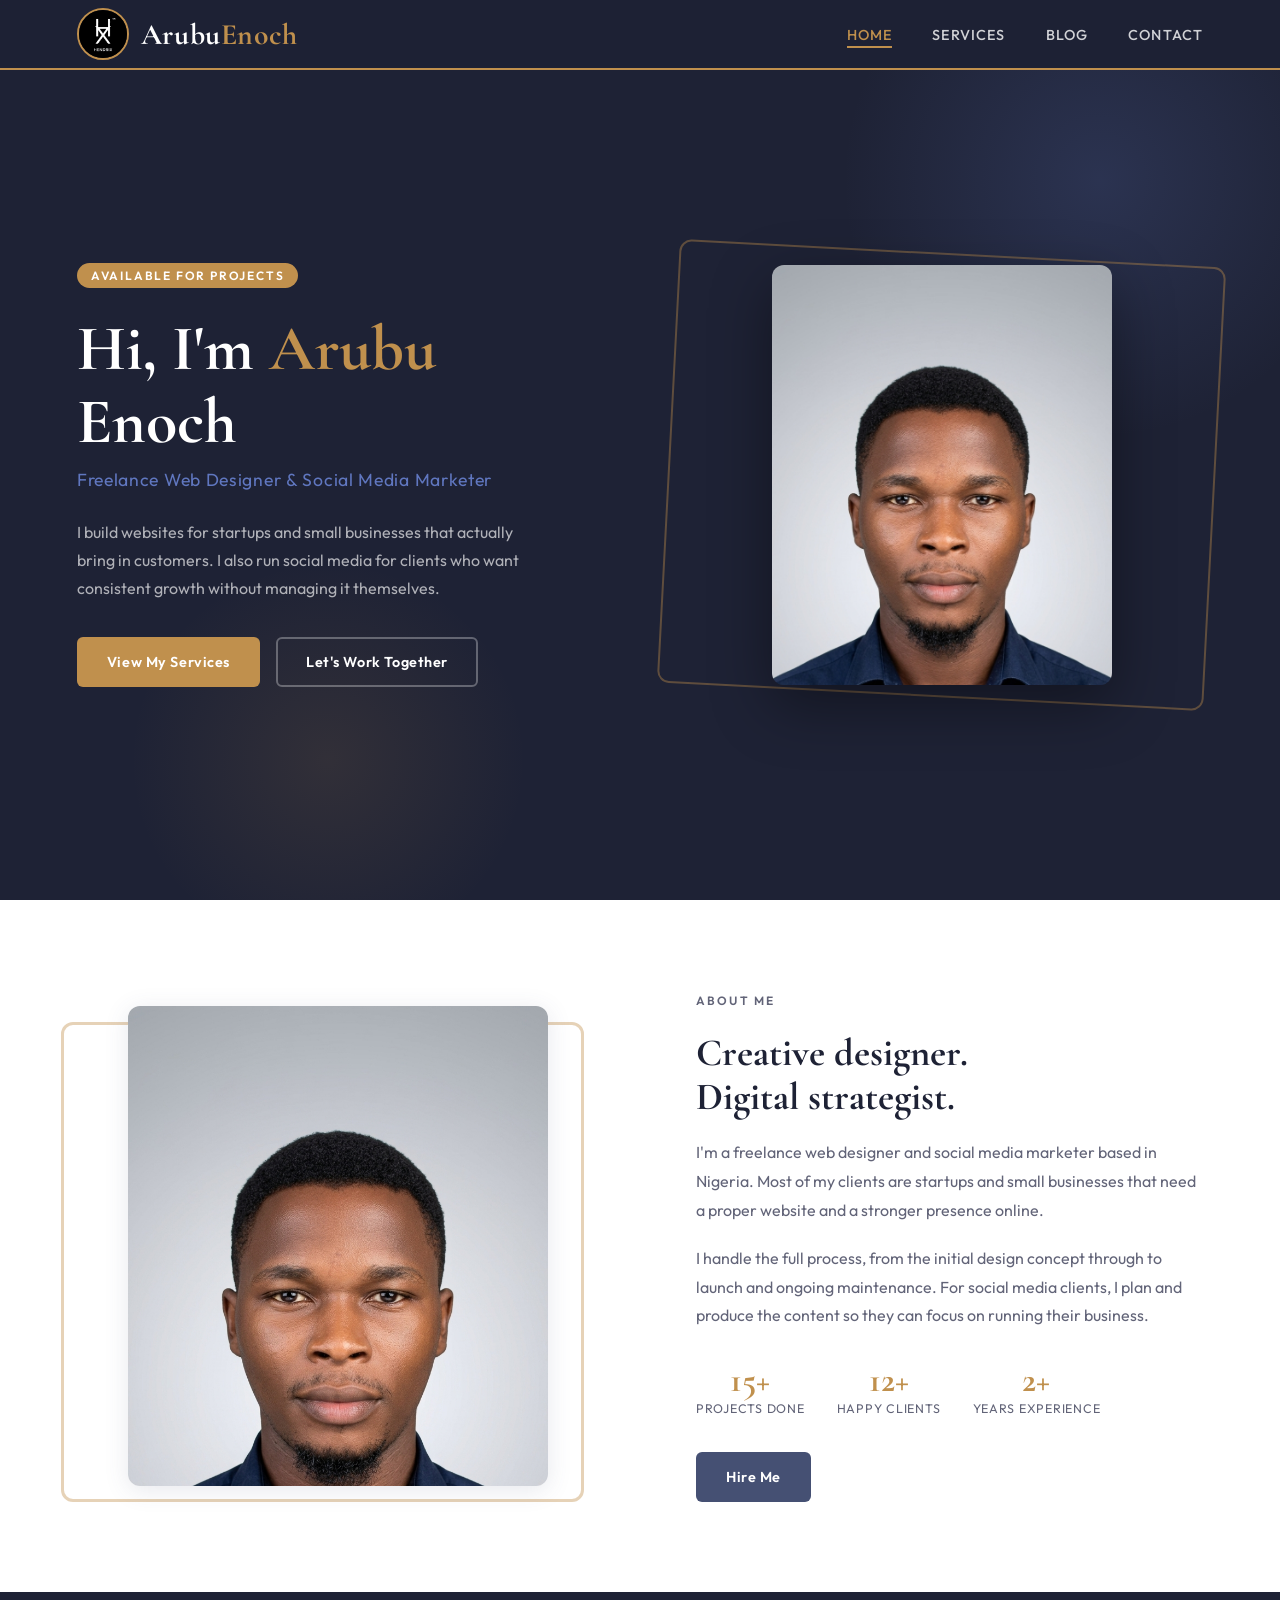
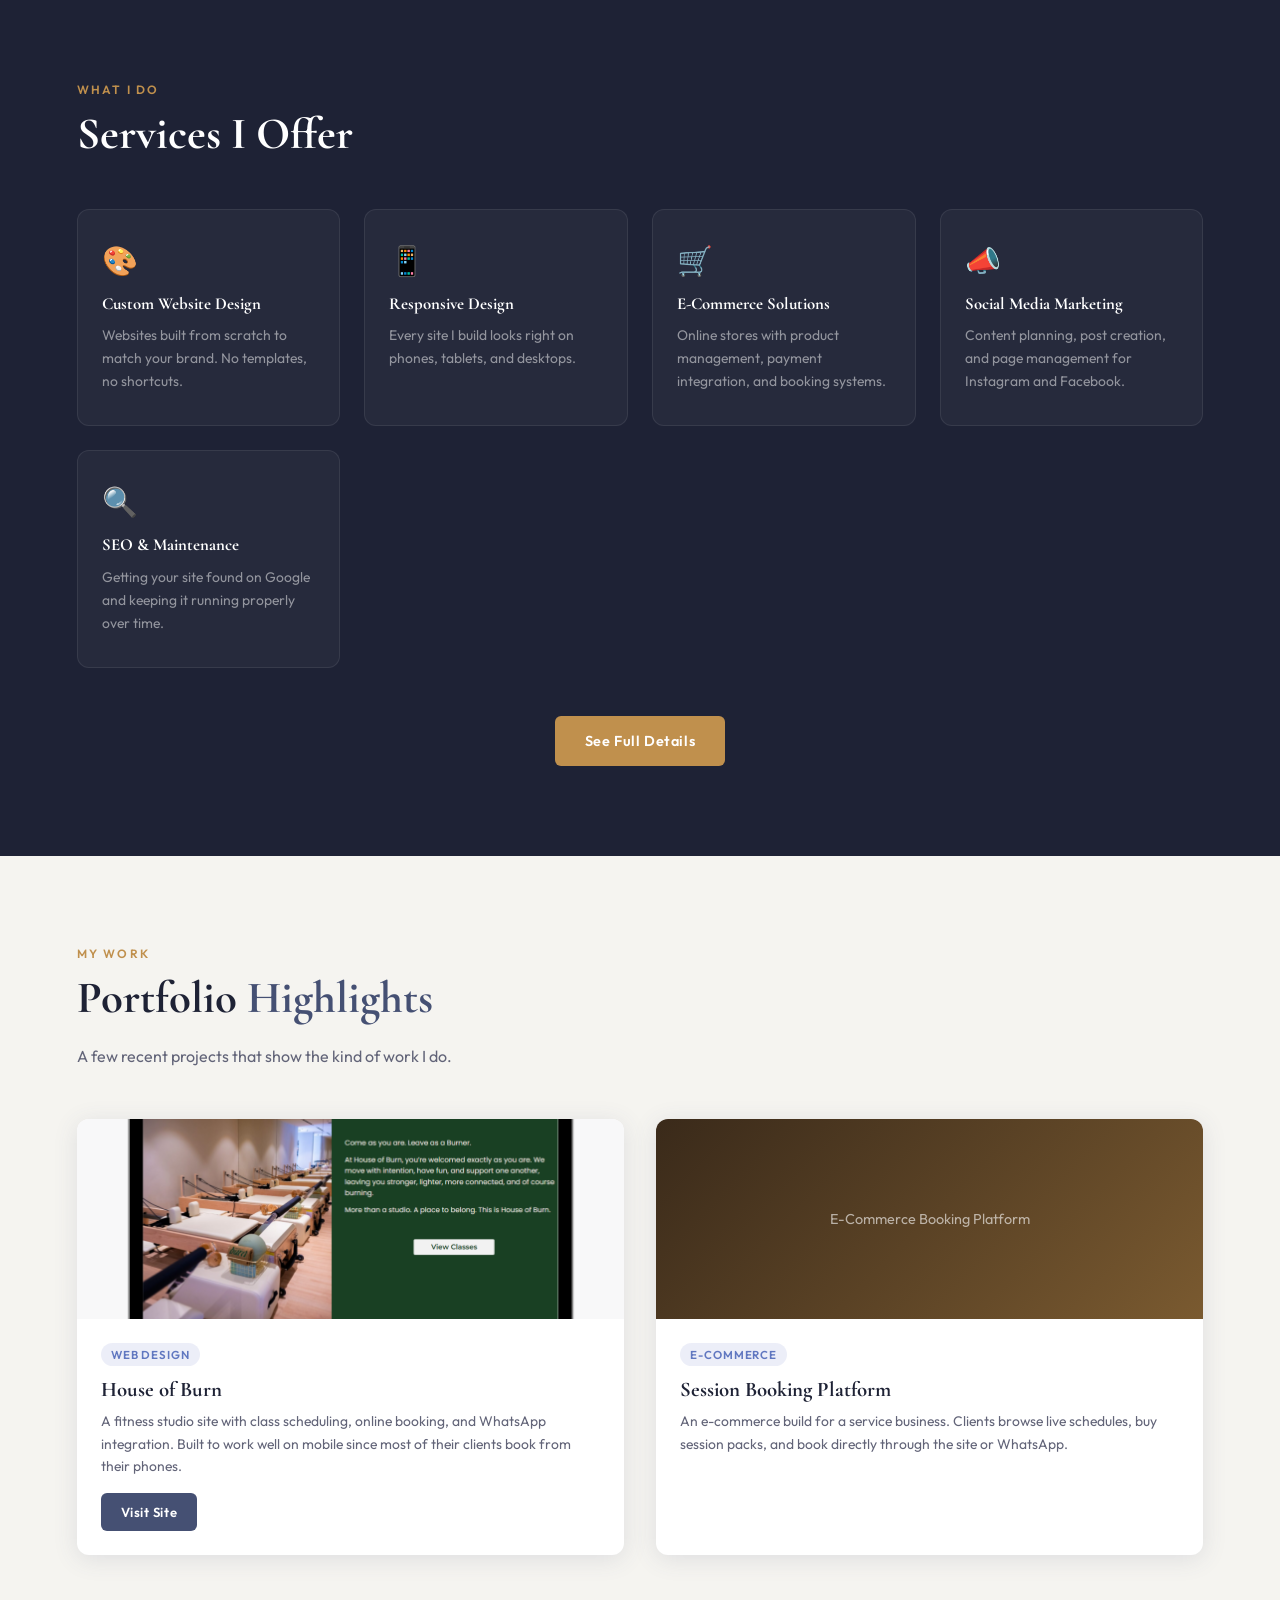
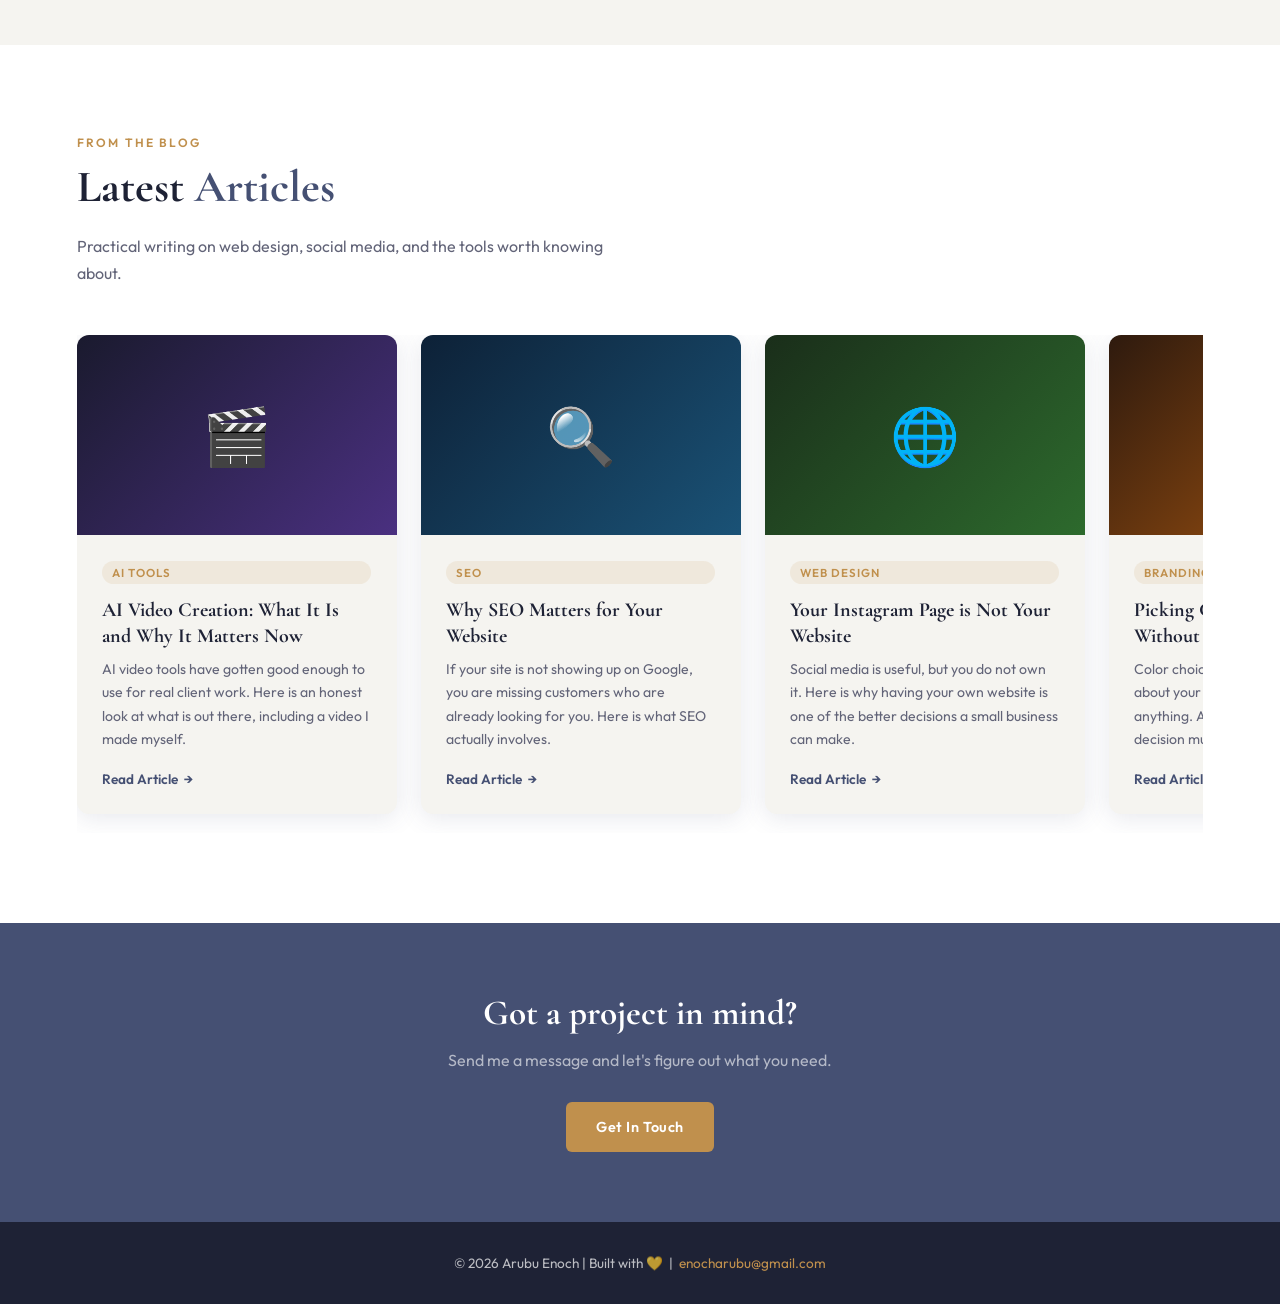
==== commit 69a31f1f: "Add files via upload" ====
--- a/index.html
+++ b/index.html
@@ -9,6 +9,7 @@
   <link rel="icon" type="image/jpeg" href="assets/logo.jpg" />
 </head>
 <body>
+  <a href="#main-content" class="skip-link">Skip to main content</a>
 
   <nav>
     <a href="index.html" class="nav-logo">
@@ -25,6 +26,8 @@
     </ul>
   </nav>
 
+  <main id="main-content">
+
   <section class="hero">
     <div class="hero-inner">
       <div class="hero-text">
@@ -41,7 +44,7 @@
         </div>
       </div>
       <div class="hero-photo-wrap fade-up delay-2">
-        <img src="assets/photo.jpg" alt="Arubu Enoch" class="hero-photo"
+        <img src="assets/photo.jpg" alt="Arubu Enoch" width="340" height="420" class="hero-photo"
              onerror="this.style.display='none';document.getElementById('photo-placeholder').style.display='flex';" />
         <div class="hero-photo-placeholder" id="photo-placeholder" style="display:none;">
           <svg width="48" height="48" viewBox="0 0 24 24" fill="none" stroke="white" stroke-width="1.5">
@@ -58,7 +61,7 @@
     <div class="section-inner">
       <div class="about-grid">
         <div class="about-img-wrap">
-          <img src="assets/photo.jpg" alt="Arubu Enoch" class="about-img"
+          <img src="assets/photo.jpg" alt="Arubu Enoch" width="420" height="480" class="about-img"
                onerror="this.src='https://placehold.co/500x480/455073/ffffff?text=Arubu+Enoch';" />
         </div>
         <div class="about-content">
@@ -169,7 +172,7 @@
       <p class="section-sub">Practical writing on web design, social media, and the tools worth knowing about.</p>
       <div class="blog-grid" id="blogGrid">
 
-        <a href="blog-ai-video.html" class="blog-card">
+        <a href="blog-ai-video.html" class="blog-card" aria-label="Read article: AI Video Creation: What It Is and Why It Matters Now" aria-label="Read article: AI Video Creation: What It Is and Why It Matters Now">
           <div class="blog-card-img" style="background:linear-gradient(135deg,#1a1a2e,#4a3080);display:flex;align-items:center;justify-content:center;">
             <span style="font-size:3.5rem;">🎬</span>
           </div>
@@ -181,7 +184,7 @@
           </div>
         </a>
 
-        <a href="blog-seo.html" class="blog-card">
+        <a href="blog-seo.html" class="blog-card" aria-label="Read article: What SEO Actually Does for Your Website" aria-label="Read article: What SEO Actually Does for Your Website">
           <div class="blog-card-img" style="background:linear-gradient(135deg,#0d2137,#1a5276);display:flex;align-items:center;justify-content:center;">
             <span style="font-size:3.5rem;">🔍</span>
           </div>
@@ -193,7 +196,7 @@
           </div>
         </a>
 
-        <a href="blog-website-vs-social.html" class="blog-card">
+        <a href="blog-website-vs-social.html" class="blog-card" aria-label="Read article: Your Instagram Page is Not Your Website" aria-label="Read article: Your Instagram Page is Not Your Website">
           <div class="blog-card-img" style="background:linear-gradient(135deg,#1a2e1a,#2d6a2d);display:flex;align-items:center;justify-content:center;">
             <span style="font-size:3.5rem;">🌐</span>
           </div>
@@ -205,7 +208,7 @@
           </div>
         </a>
 
-        <a href="blog-brand-colors.html" class="blog-card">
+        <a href="blog-brand-colors.html" class="blog-card" aria-label="Read article: Picking Colors for Your Brand Without Second-Guessing Yourself" aria-label="Read article: Picking Colors for Your Brand Without Second-Guessing Yourself">
           <div class="blog-card-img" style="background:linear-gradient(135deg,#2e1a0e,#b05a10);display:flex;align-items:center;justify-content:center;">
             <span style="font-size:3.5rem;">🎨</span>
           </div>
@@ -226,6 +229,8 @@
     <p>Send me a message and let's figure out what you need.</p>
     <a href="contact.html" class="btn btn-primary">Get In Touch</a>
   </div>
+
+  </main>
 
   <footer>
     <p>
--- a/style.css
+++ b/style.css
@@ -9,7 +9,7 @@
   --blue:   #6077c0;
   --white:  #f5f4f0;
   --dark:   #1e2235;
-  --mid:    #7a8098;
+  --mid:    #626478;
   --card-bg:#ffffff;
   --shadow: 0 4px 24px rgba(69,80,115,0.13);
   --radius: 12px;
@@ -98,6 +98,12 @@
 
 .nav-links a:hover, .nav-links a.active { color: var(--gold); }
 .nav-links a:hover::after, .nav-links a.active::after { transform: scaleX(1); }
+
+.nav-links a:focus-visible {
+  outline: 2px solid var(--gold);
+  outline-offset: 4px;
+  border-radius: 2px;
+}
 
 /* Hamburger */
 .hamburger {
@@ -213,7 +219,7 @@
   display: inline-flex;
   align-items: center;
   gap: 8px;
-  padding: 13px 28px;
+  padding: 14px 28px;
   border-radius: 6px;
   font-family: 'Outfit', sans-serif;
   font-size: 0.9rem;
@@ -605,7 +611,7 @@
 
 .services-full-grid {
   display: grid;
-  grid-template-columns: repeat(auto-fill, minmax(300px, 1fr));
+  grid-template-columns: repeat(auto-fill, minmax(260px, 1fr));
   gap: 2rem;
   margin-top: 3rem;
 }
@@ -826,14 +832,15 @@
   font-size: 0.93rem;
   color: var(--dark);
   background: var(--white);
-  transition: border-color 0.2s;
-  outline: none;
+  transition: border-color 0.2s, outline-color 0.2s;
 }
 
 .form-group input:focus,
 .form-group select:focus,
 .form-group textarea:focus {
   border-color: var(--blue);
+  outline: 2px solid var(--blue);
+  outline-offset: 2px;
   background: #fff;
 }
 
@@ -876,7 +883,7 @@
    ============================================= */
 footer {
   background: var(--dark);
-  color: rgba(255,255,255,0.5);
+  color: rgba(255,255,255,0.7);
   text-align: center;
   padding: 32px 6%;
   font-size: 0.85rem;
@@ -1055,3 +1062,52 @@
 .blog-back:hover { color: var(--gold); }
 
 @media (max-width: 680px) { .blog-card { min-width: 270px; max-width: 270px; } }
+
+/* =============================================
+   SKIP LINK (accessibility)
+   ============================================= */
+.skip-link {
+  position: absolute;
+  top: -100px;
+  left: 6%;
+  background: var(--gold);
+  color: #fff;
+  padding: 8px 18px;
+  border-radius: 0 0 6px 6px;
+  font-weight: 600;
+  font-size: 0.9rem;
+  z-index: 999;
+  transition: top 0.2s;
+  text-decoration: none;
+}
+.skip-link:focus { top: 0; }
+
+/* =============================================
+   FORM ERROR STATES
+   ============================================= */
+.form-group input:invalid:not(:placeholder-shown),
+.form-group textarea:invalid:not(:placeholder-shown) {
+  border-color: #e24b4a;
+}
+
+/* =============================================
+   REDUCED MOTION
+   ============================================= */
+@media (prefers-reduced-motion: reduce) {
+  .fade-up { animation: none; opacity: 1; }
+}
+
+/* =============================================
+   MOBILE PADDING OVERRIDES
+   ============================================= */
+@media (max-width: 680px) {
+  section,
+  .blog-section,
+  .services-full,
+  .contact-section,
+  .portfolio-section,
+  .about-section { padding-top: 56px; padding-bottom: 56px; }
+  .cta-strip { padding: 50px 5%; }
+  .page-hero { padding: calc(var(--nav-h) + 48px) 5% 48px; }
+  .blog-body { padding: 48px 5%; }
+}
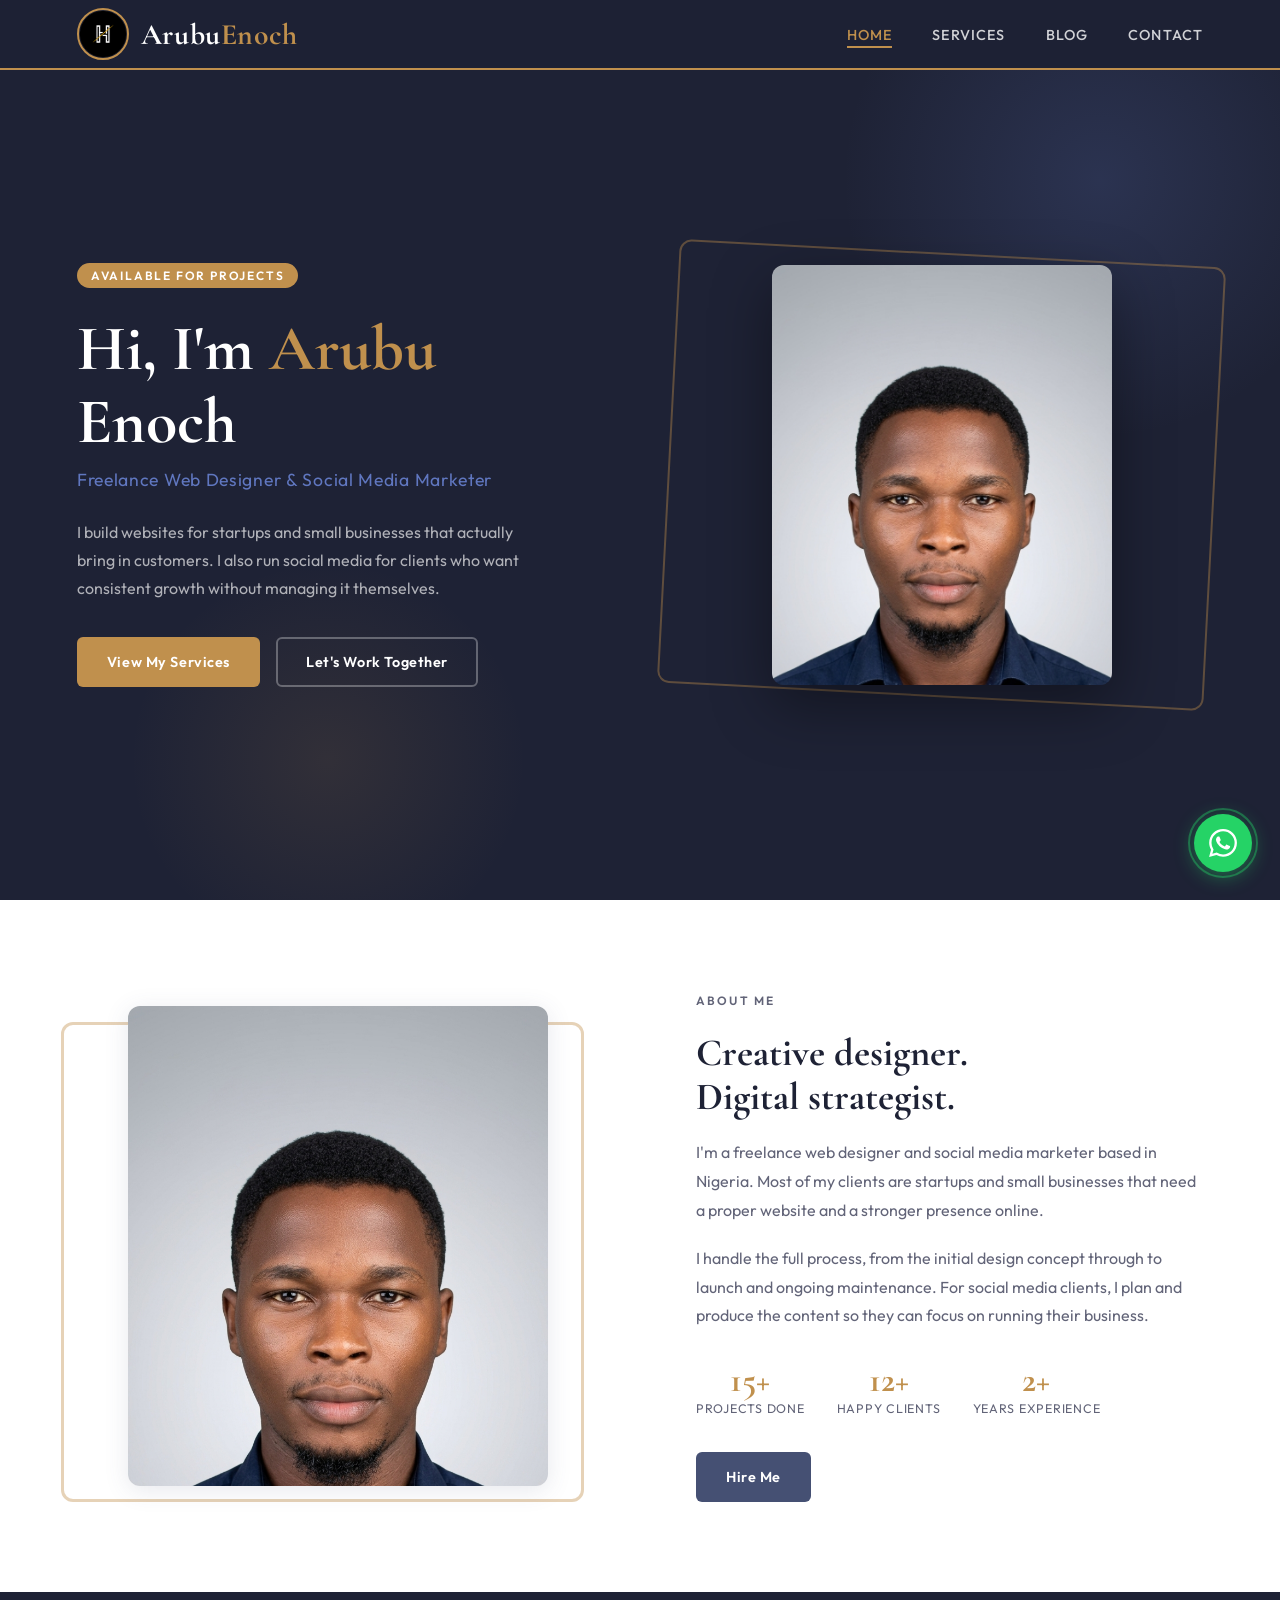
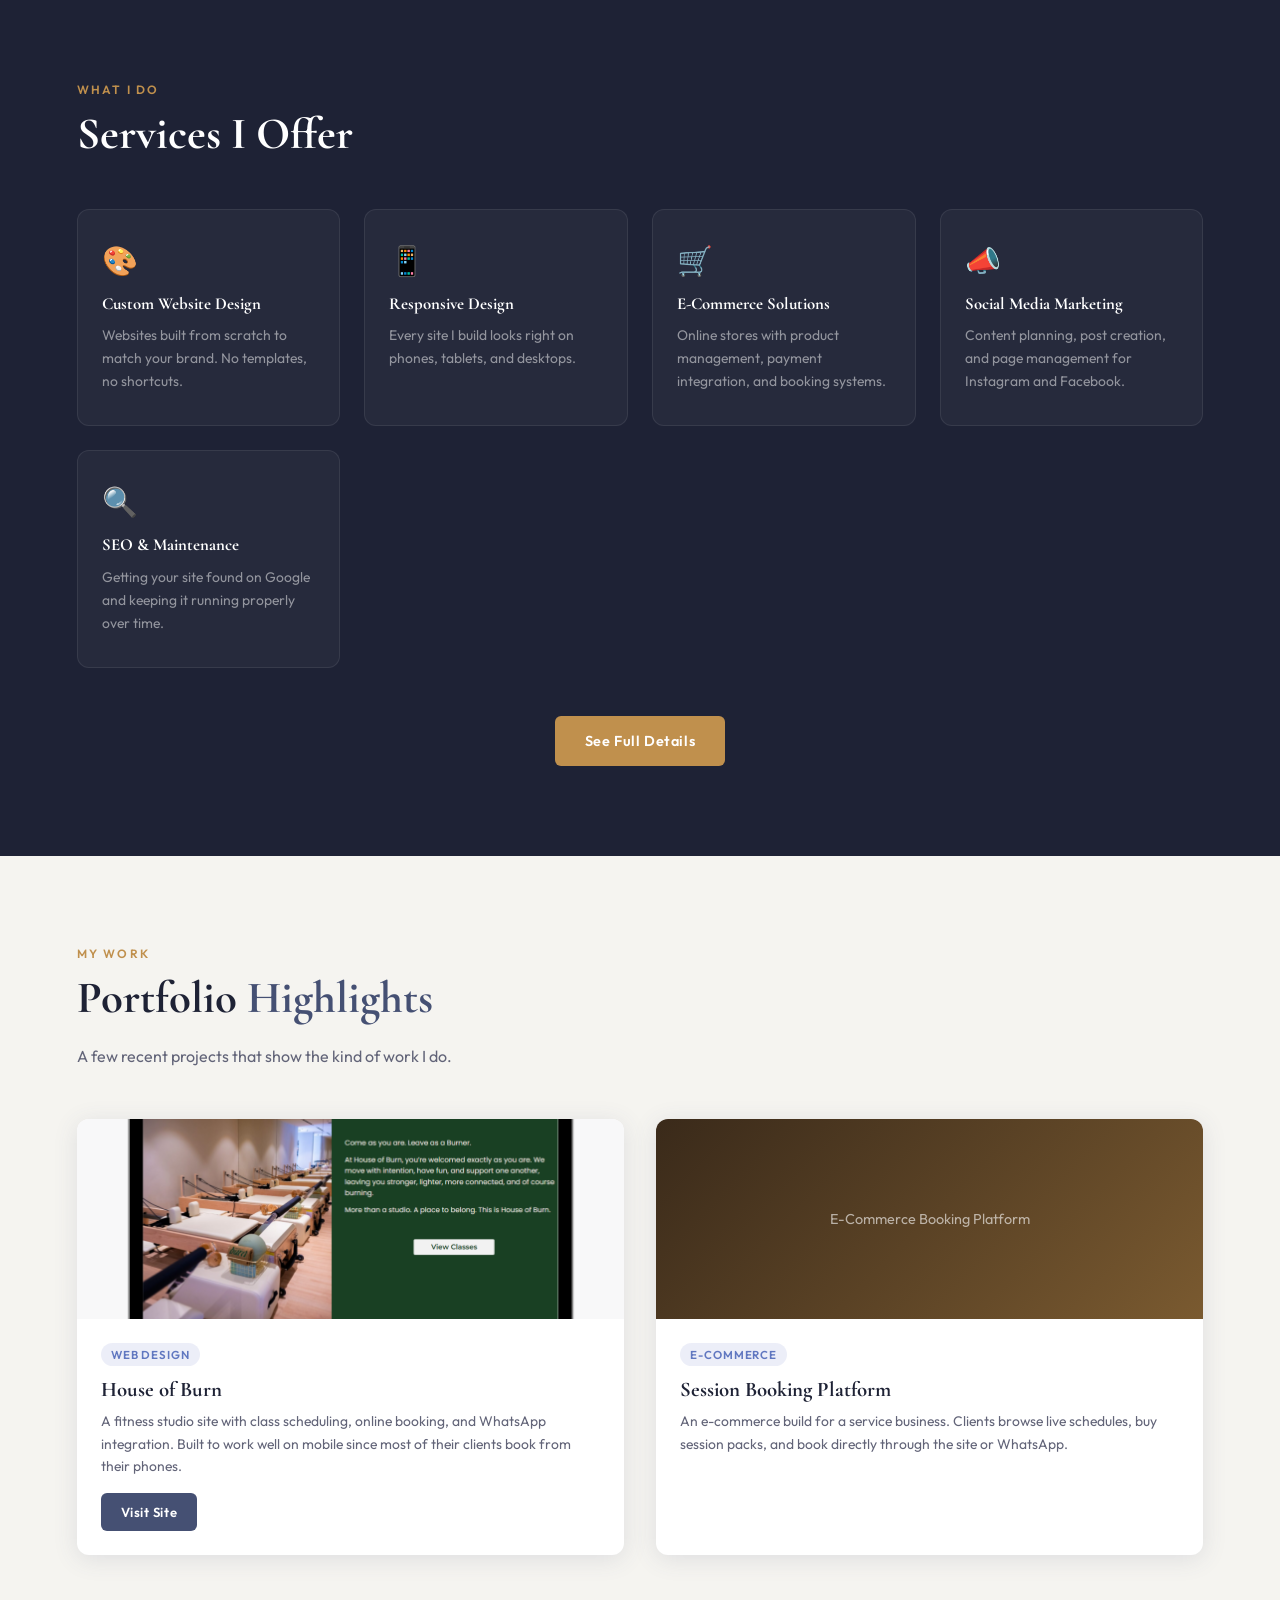
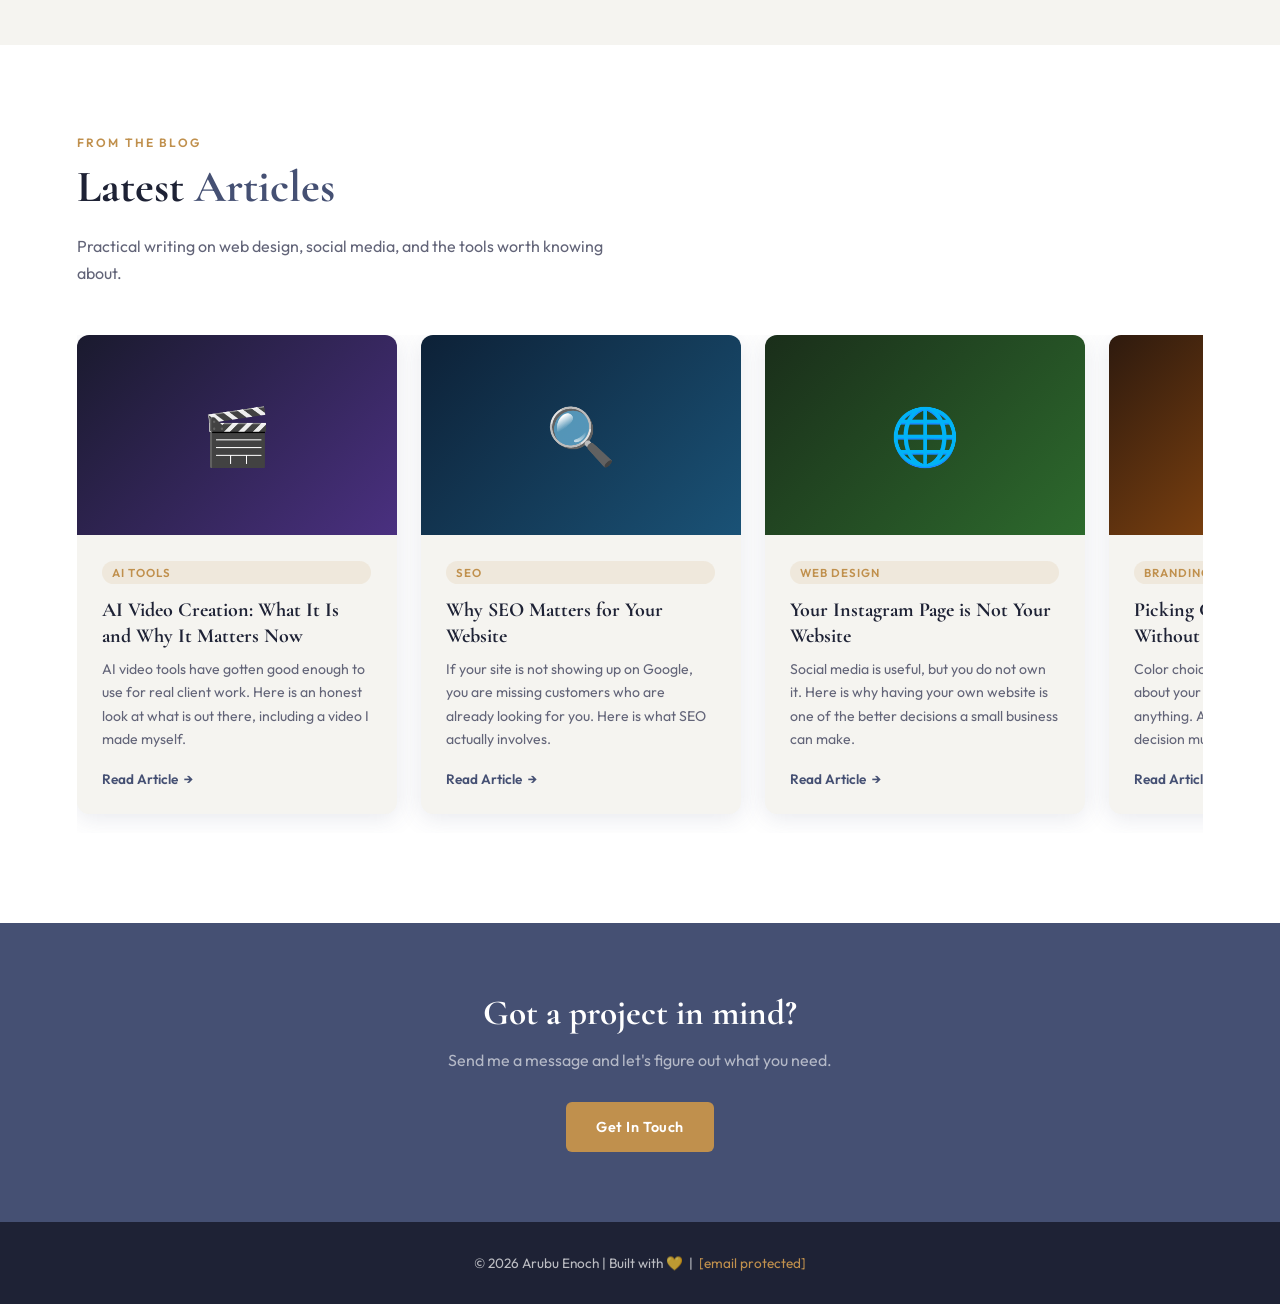
==== commit 307de6a2: "Add files via upload" ====
--- a/index.html
+++ b/index.html
@@ -236,11 +236,11 @@
     <p>
       &copy; <span id="year"></span> Arubu Enoch |
       Built with 💛 &nbsp;|&nbsp;
-      <a href="mailto:enocharubu@gmail.com">enocharubu@gmail.com</a>
+      <a href="/cdn-cgi/l/email-protection#54313a3b373c3526213621143339353d387a373b39"><span class="__cf_email__" data-cfemail="01646f6e6269607374637441666c60686d2f626e6c">[email&#160;protected]</span></a>
     </p>
   </footer>
 
-  <script>
+  <script data-cfasync="false" src="/cdn-cgi/scripts/5c5dd728/cloudflare-static/email-decode.min.js"></script><script>
     document.getElementById('year').textContent = new Date().getFullYear();
     const hamburger = document.getElementById('hamburger');
     const navLinks  = document.getElementById('nav-links');
@@ -253,5 +253,57 @@
     grid.addEventListener('mouseup', () => isDown = false);
     grid.addEventListener('mousemove', e => { if (!isDown) return; e.preventDefault(); grid.scrollLeft = scrollLeft - (e.pageX - grid.offsetLeft - startX); });
   </script>
+
+  <!-- ================================================
+       WHATSAPP FLOATING WIDGET
+       ================================================ -->
+  <div class="wa-widget" id="waWidget">
+    <div class="wa-card" id="waCard" role="dialog" aria-modal="false" aria-label="Chat with Arubu Enoch on WhatsApp">
+      <div class="wa-card-header">
+        <div class="wa-avatar">AE</div>
+        <div class="wa-card-header-text">
+          <div class="wa-name">Arubu Enoch</div>
+          <div class="wa-status"><span class="wa-status-dot">●</span> Typically replies fast</div>
+        </div>
+        <button class="wa-close" id="waClose" aria-label="Close chat widget">✕</button>
+      </div>
+      <div class="wa-body">
+        <div class="wa-message-bubble">
+          Hi there! 👋<br>Got a project in mind? I'd love to help — send me a message and let's talk.
+        </div>
+        <div class="wa-message-time">Just now</div>
+      </div>
+      <div class="wa-footer">
+        <a href="https://wa.me/2349056880659?text=Hi%20Arubu%2C%20I%20found%20your%20website%20and%20I%27d%20like%20to%20discuss%20a%20project."
+           target="_blank" rel="noopener" class="wa-cta-btn">
+          <svg width="18" height="18" viewBox="0 0 24 24" fill="currentColor" aria-hidden="true">
+            <path d="M17.472 14.382c-.297-.149-1.758-.867-2.03-.967-.273-.099-.471-.148-.67.15-.197.297-.767.966-.94 1.164-.173.199-.347.223-.644.075-.297-.15-1.255-.463-2.39-1.475-.883-.788-1.48-1.761-1.653-2.059-.173-.297-.018-.458.13-.606.134-.133.298-.347.446-.52.149-.174.198-.298.298-.497.099-.198.05-.371-.025-.52-.075-.149-.669-1.612-.916-2.207-.242-.579-.487-.5-.669-.51-.173-.008-.371-.01-.57-.01-.198 0-.52.074-.792.372-.272.297-1.04 1.016-1.04 2.479 0 1.462 1.065 2.875 1.213 3.074.149.198 2.096 3.2 5.077 4.487.709.306 1.262.489 1.694.625.712.227 1.36.195 1.871.118.571-.085 1.758-.719 2.006-1.413.248-.694.248-1.289.173-1.413-.074-.124-.272-.198-.57-.347m-5.421 7.403h-.004a9.87 9.87 0 0 1-5.031-1.378l-.361-.214-3.741.982.998-3.648-.235-.374a9.86 9.86 0 0 1-1.51-5.26c.001-5.45 4.436-9.884 9.888-9.884 2.64 0 5.122 1.03 6.988 2.898a9.825 9.825 0 0 1 2.893 6.994c-.003 5.45-4.437 9.884-9.885 9.884m8.413-18.297A11.815 11.815 0 0 0 12.05 0C5.495 0 .16 5.335.157 11.892c0 2.096.547 4.142 1.588 5.945L.057 24l6.305-1.654a11.882 11.882 0 0 0 5.683 1.448h.005c6.554 0 11.89-5.335 11.893-11.893a11.821 11.821 0 0 0-3.48-8.413Z"/>
+          </svg>
+          Chat on WhatsApp
+        </a>
+      </div>
+    </div>
+    <button class="wa-bubble" id="waBubble" aria-label="Chat with Arubu Enoch on WhatsApp" aria-expanded="false" aria-controls="waCard">
+      <svg width="28" height="28" viewBox="0 0 24 24" fill="white" aria-hidden="true">
+        <path d="M17.472 14.382c-.297-.149-1.758-.867-2.03-.967-.273-.099-.471-.148-.67.15-.197.297-.767.966-.94 1.164-.173.199-.347.223-.644.075-.297-.15-1.255-.463-2.39-1.475-.883-.788-1.48-1.761-1.653-2.059-.173-.297-.018-.458.13-.606.134-.133.298-.347.446-.52.149-.174.198-.298.298-.497.099-.198.05-.371-.025-.52-.075-.149-.669-1.612-.916-2.207-.242-.579-.487-.5-.669-.51-.173-.008-.371-.01-.57-.01-.198 0-.52.074-.792.372-.272.297-1.04 1.016-1.04 2.479 0 1.462 1.065 2.875 1.213 3.074.149.198 2.096 3.2 5.077 4.487.709.306 1.262.489 1.694.625.712.227 1.36.195 1.871.118.571-.085 1.758-.719 2.006-1.413.248-.694.248-1.289.173-1.413-.074-.124-.272-.198-.57-.347m-5.421 7.403h-.004a9.87 9.87 0 0 1-5.031-1.378l-.361-.214-3.741.982.998-3.648-.235-.374a9.86 9.86 0 0 1-1.51-5.26c.001-5.45 4.436-9.884 9.888-9.884 2.64 0 5.122 1.03 6.988 2.898a9.825 9.825 0 0 1 2.893 6.994c-.003 5.45-4.437 9.884-9.885 9.884m8.413-18.297A11.815 11.815 0 0 0 12.05 0C5.495 0 .16 5.335.157 11.892c0 2.096.547 4.142 1.588 5.945L.057 24l6.305-1.654a11.882 11.882 0 0 0 5.683 1.448h.005c6.554 0 11.89-5.335 11.893-11.893a11.821 11.821 0 0 0-3.48-8.413Z"/>
+      </svg>
+    </button>
+  </div>
+  <script>
+    (function(){
+      var bubble = document.getElementById('waBubble');
+      var card   = document.getElementById('waCard');
+      var close  = document.getElementById('waClose');
+      function openCard(){  card.classList.add('open');    bubble.setAttribute('aria-expanded','true');  }
+      function closeCard(){ card.classList.remove('open'); bubble.setAttribute('aria-expanded','false'); }
+      bubble.addEventListener('click', function(){ card.classList.contains('open') ? closeCard() : openCard(); });
+      close.addEventListener('click', closeCard);
+      document.addEventListener('keydown', function(e){ if (e.key === 'Escape') closeCard(); });
+      if (!sessionStorage.getItem('wa_greeted')) {
+        setTimeout(function(){ openCard(); sessionStorage.setItem('wa_greeted','1'); }, 4000);
+      }
+    })();
+  </script>
+
 </body>
 </html>
--- a/style.css
+++ b/style.css
@@ -1098,6 +1098,206 @@
 }
 
 /* =============================================
+   WHATSAPP FLOATING WIDGET
+   ============================================= */
+.wa-widget {
+  position: fixed;
+  bottom: 28px;
+  right: 28px;
+  z-index: 9999;
+  display: flex;
+  flex-direction: column;
+  align-items: flex-end;
+  gap: 12px;
+}
+
+.wa-bubble {
+  width: 58px;
+  height: 58px;
+  background: #25d366;
+  border-radius: 50%;
+  display: flex;
+  align-items: center;
+  justify-content: center;
+  cursor: pointer;
+  border: none;
+  box-shadow: 0 4px 20px rgba(37,211,102,0.45);
+  transition: transform 0.25s ease, box-shadow 0.25s ease;
+  position: relative;
+  flex-shrink: 0;
+}
+
+.wa-bubble:hover {
+  transform: scale(1.1);
+  box-shadow: 0 6px 28px rgba(37,211,102,0.6);
+}
+
+.wa-bubble:focus-visible {
+  outline: 3px solid var(--gold);
+  outline-offset: 3px;
+}
+
+.wa-bubble::before {
+  content: '';
+  position: absolute;
+  inset: -6px;
+  border-radius: 50%;
+  border: 2px solid rgba(37,211,102,0.4);
+  animation: wa-pulse 2.2s ease-out infinite;
+  pointer-events: none;
+}
+
+@keyframes wa-pulse {
+  0%   { transform: scale(0.88); opacity: 1; }
+  100% { transform: scale(1.45); opacity: 0; }
+}
+
+.wa-card {
+  width: 300px;
+  background: #fff;
+  border-radius: 16px;
+  overflow: hidden;
+  box-shadow: 0 8px 40px rgba(30,34,53,0.2);
+  opacity: 0;
+  transform: translateY(14px) scale(0.96);
+  pointer-events: none;
+  transition: opacity 0.28s ease, transform 0.28s ease;
+}
+
+.wa-card.open {
+  opacity: 1;
+  transform: translateY(0) scale(1);
+  pointer-events: all;
+}
+
+.wa-card-header {
+  background: #075e54;
+  padding: 14px 16px;
+  display: flex;
+  align-items: center;
+  gap: 11px;
+}
+
+.wa-avatar {
+  width: 42px;
+  height: 42px;
+  border-radius: 50%;
+  background: var(--gold);
+  color: #fff;
+  font-family: 'Cormorant Garamond', serif;
+  font-size: 1.05rem;
+  font-weight: 700;
+  display: flex;
+  align-items: center;
+  justify-content: center;
+  flex-shrink: 0;
+  letter-spacing: 0.02em;
+}
+
+.wa-card-header-text { flex: 1; min-width: 0; }
+
+.wa-name {
+  color: #fff;
+  font-family: 'Outfit', sans-serif;
+  font-size: 0.92rem;
+  font-weight: 600;
+  white-space: nowrap;
+  overflow: hidden;
+  text-overflow: ellipsis;
+}
+
+.wa-status {
+  color: rgba(255,255,255,0.65);
+  font-size: 0.74rem;
+  margin-top: 2px;
+  font-family: 'Outfit', sans-serif;
+}
+
+.wa-status-dot { color: #4cff85; }
+
+.wa-close {
+  background: none;
+  border: none;
+  color: rgba(255,255,255,0.65);
+  cursor: pointer;
+  font-size: 1rem;
+  padding: 4px 6px;
+  line-height: 1;
+  border-radius: 4px;
+  transition: color 0.2s, background 0.2s;
+  flex-shrink: 0;
+}
+.wa-close:hover { color: #fff; background: rgba(255,255,255,0.1); }
+
+.wa-body {
+  padding: 16px;
+  background: #ece5dd;
+}
+
+.wa-message-bubble {
+  background: #fff;
+  border-radius: 0 12px 12px 12px;
+  padding: 10px 14px;
+  font-family: 'Outfit', sans-serif;
+  font-size: 0.88rem;
+  color: #333;
+  line-height: 1.6;
+  box-shadow: 0 1px 3px rgba(0,0,0,0.1);
+  display: inline-block;
+  max-width: 100%;
+  position: relative;
+}
+
+.wa-message-bubble::before {
+  content: '';
+  position: absolute;
+  top: 0; left: -8px;
+  border: 8px solid transparent;
+  border-top-color: #fff;
+  border-right-color: #fff;
+}
+
+.wa-message-time {
+  font-size: 0.68rem;
+  color: #999;
+  text-align: right;
+  margin-top: 5px;
+  font-family: 'Outfit', sans-serif;
+}
+
+.wa-footer {
+  padding: 14px 16px;
+  background: #fff;
+  border-top: 1px solid #f0f0f0;
+}
+
+.wa-cta-btn {
+  display: flex;
+  align-items: center;
+  justify-content: center;
+  gap: 8px;
+  width: 100%;
+  padding: 11px 18px;
+  background: #25d366;
+  color: #fff;
+  border-radius: 8px;
+  font-family: 'Outfit', sans-serif;
+  font-size: 0.9rem;
+  font-weight: 600;
+  text-decoration: none;
+  transition: background 0.2s, transform 0.15s;
+  letter-spacing: 0.02em;
+}
+.wa-cta-btn:hover { background: #1aab56; color: #fff; transform: translateY(-1px); }
+.wa-cta-btn:active { transform: translateY(0); }
+
+@media (max-width: 680px) {
+  .wa-widget { bottom: 20px; right: 16px; }
+  .wa-card { width: 272px; }
+  .wa-bubble { width: 52px; height: 52px; }
+}
+
+/* =============================================
    MOBILE PADDING OVERRIDES
    ============================================= */
 @media (max-width: 680px) {
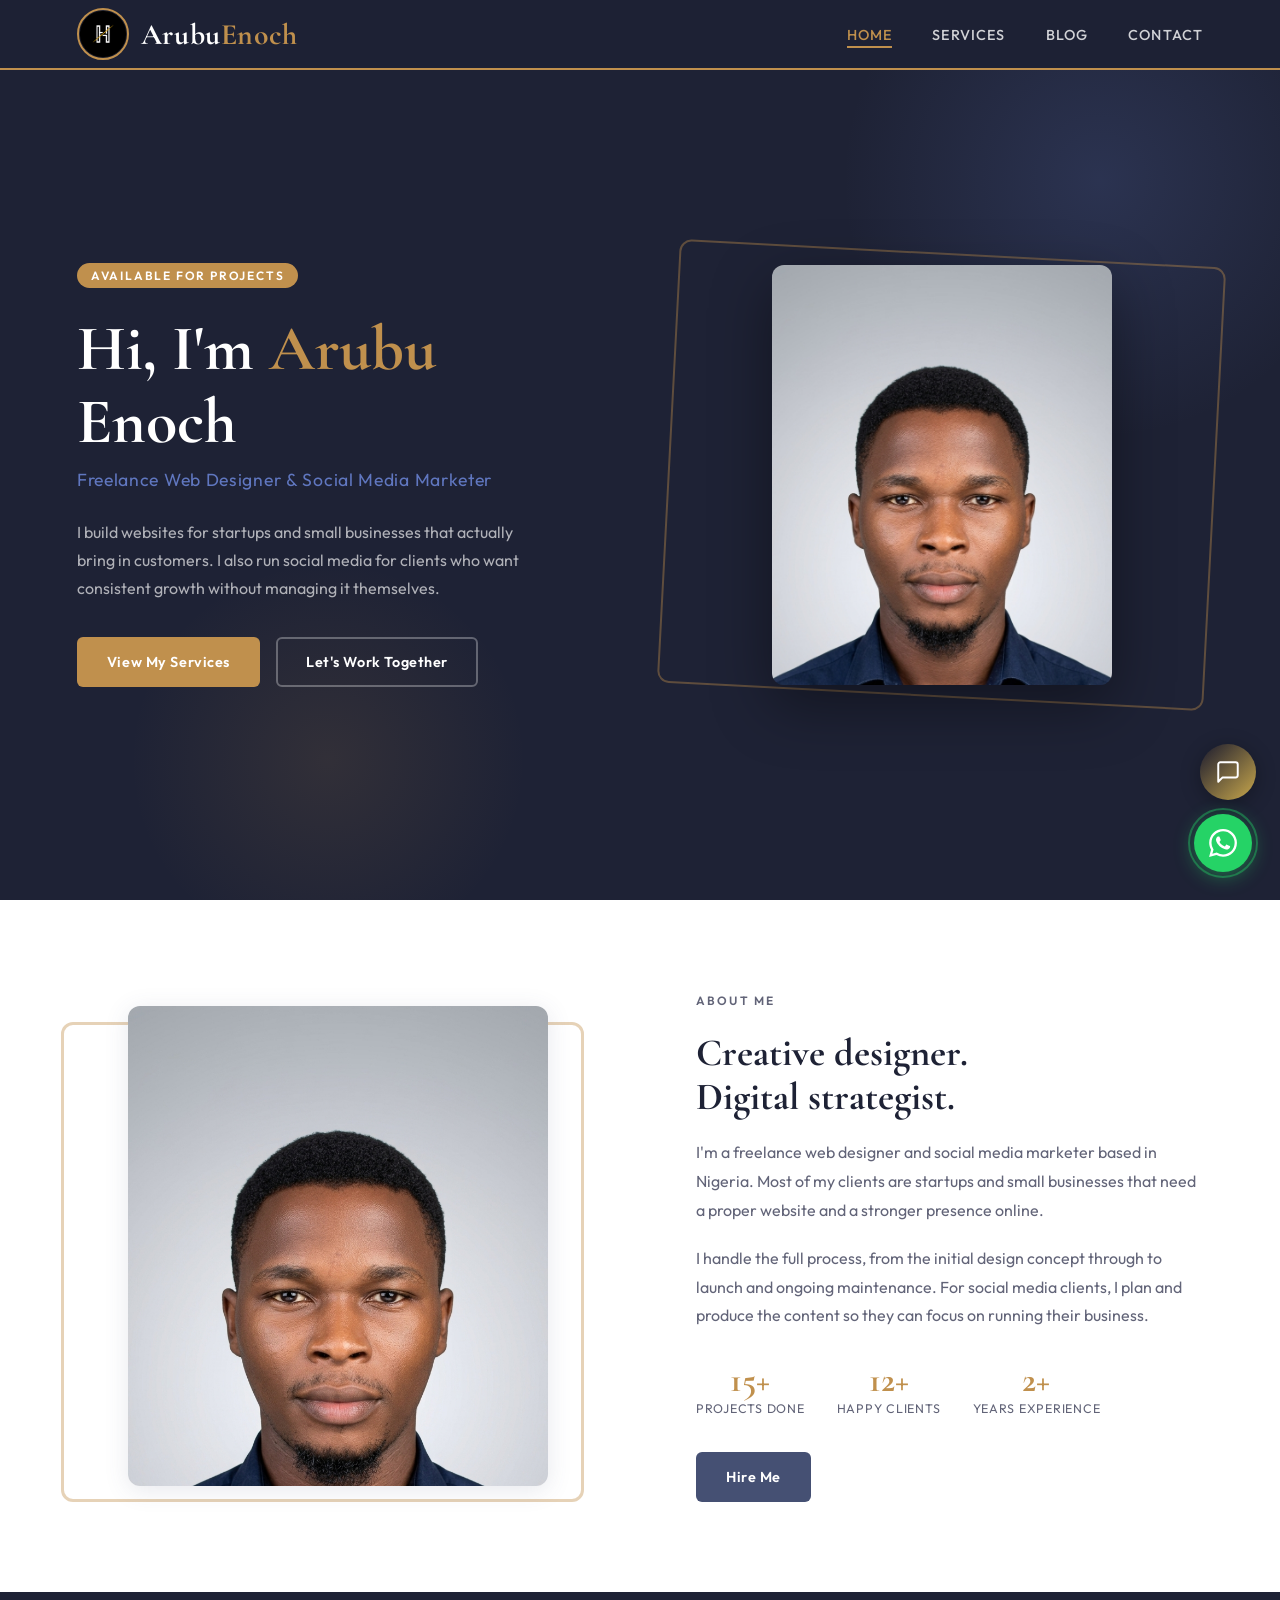
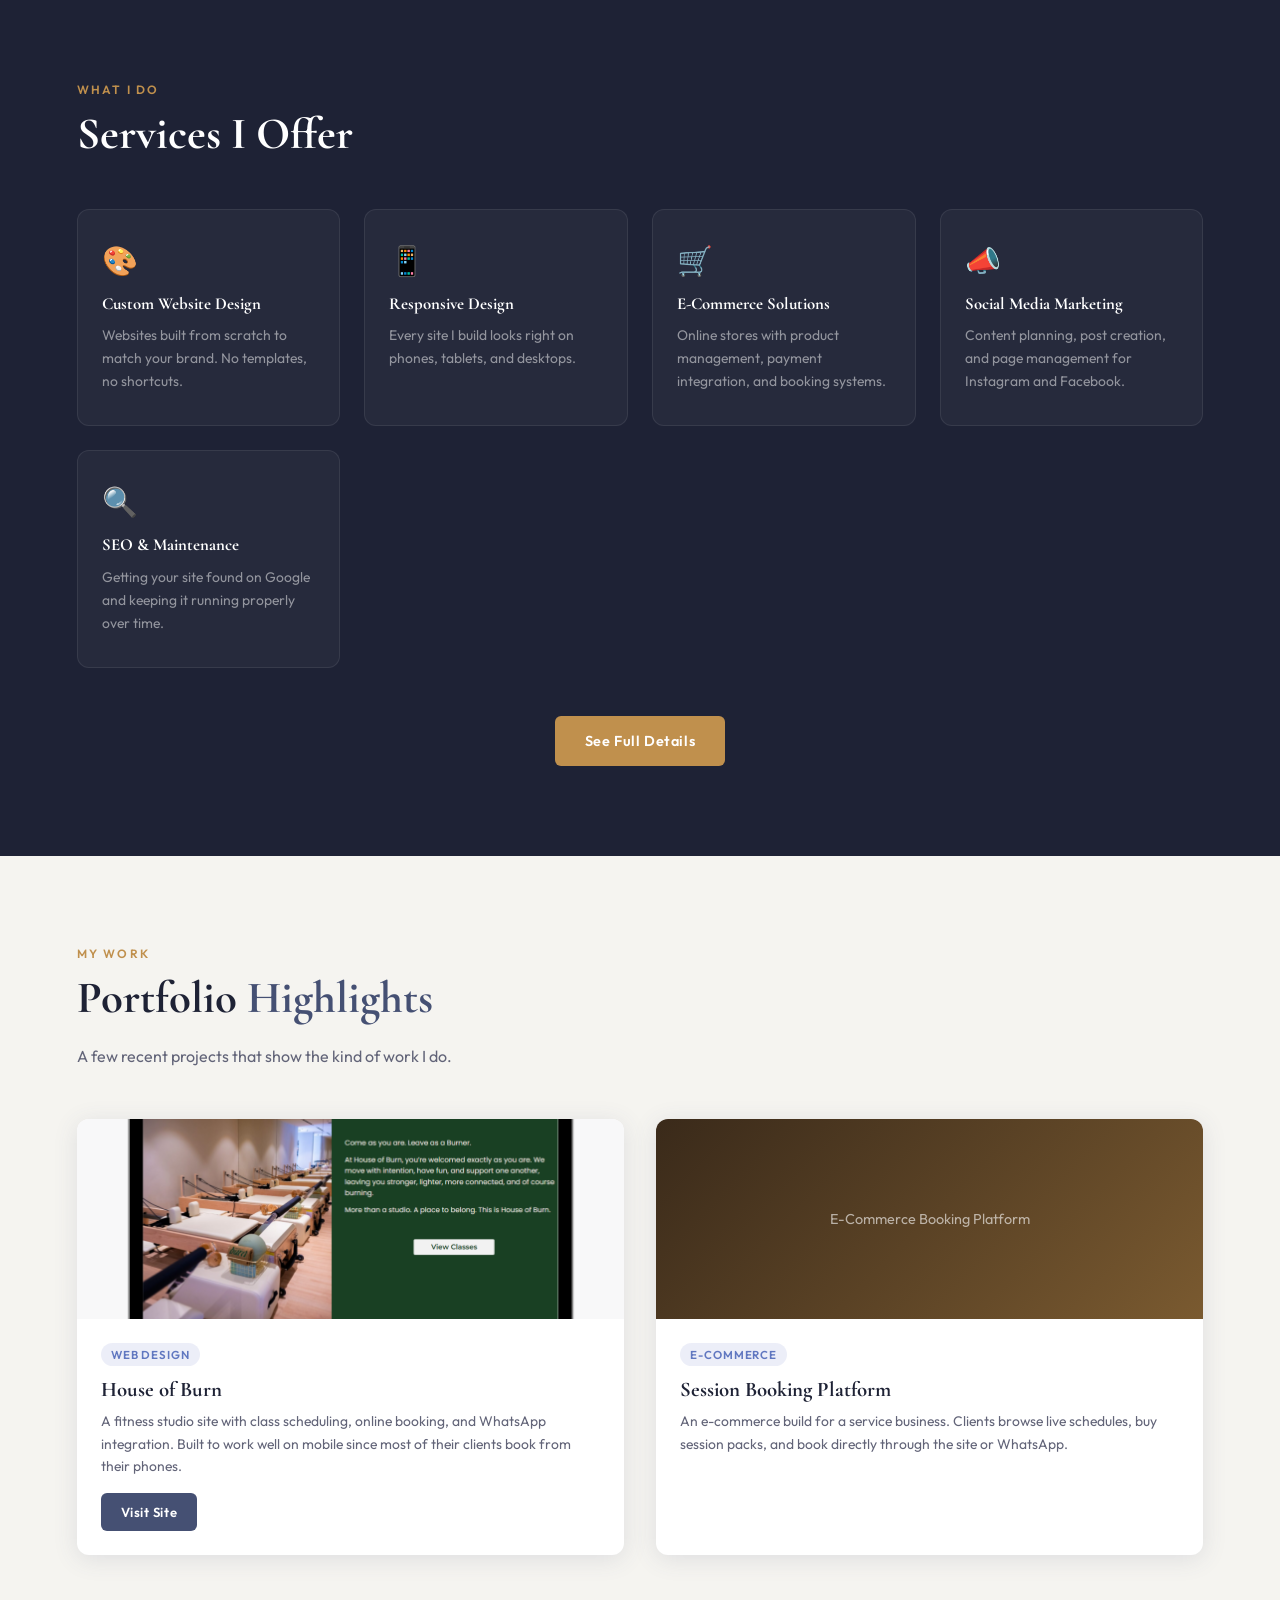
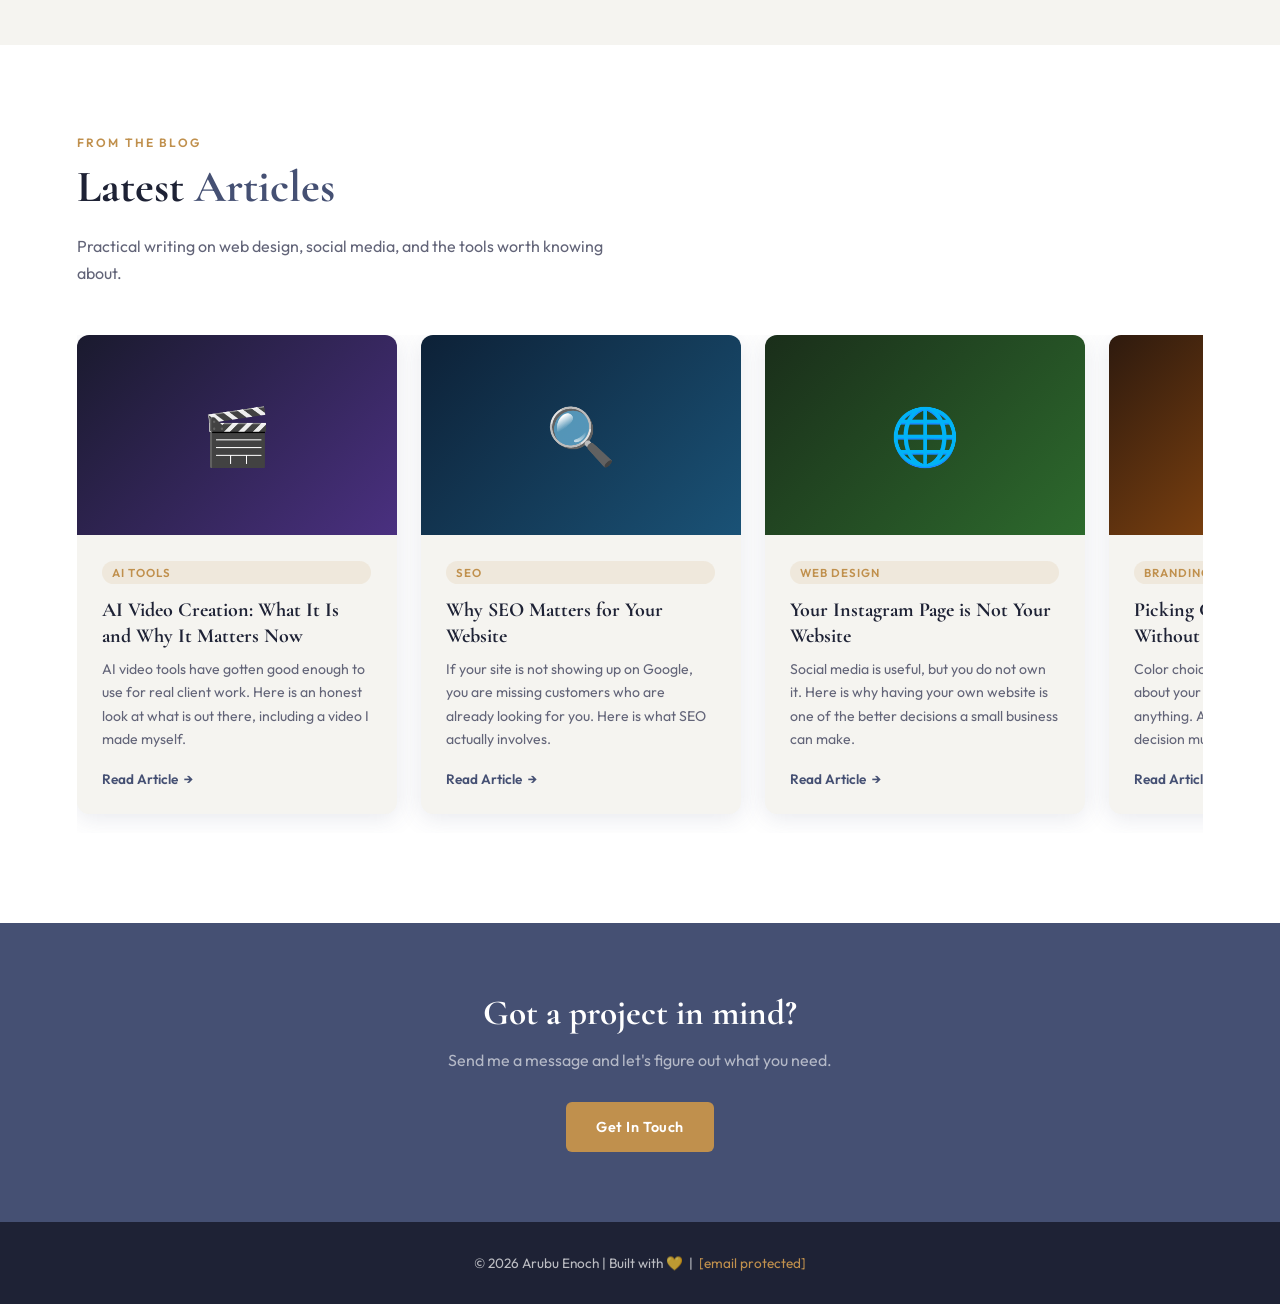
==== commit 0014c46e: "Add files via upload" ====
--- a/index.html
+++ b/index.html
@@ -304,6 +304,307 @@
       }
     })();
   </script>
+<!-- ================================================
+     AI LIVE CHAT WIDGET
+     ================================================ -->
+<style>
+  .ai-widget {
+    position: fixed;
+    bottom: 100px; /* sits above the WhatsApp bubble */
+    right: 24px;
+    z-index: 9998;
+    font-family: 'Inter', sans-serif;
+  }
+  .ai-bubble {
+    width: 56px;
+    height: 56px;
+    border-radius: 50%;
+    background: linear-gradient(135deg, #1a1a2e, #c9a84c);
+    border: none;
+    cursor: pointer;
+    display: flex;
+    align-items: center;
+    justify-content: center;
+    box-shadow: 0 4px 20px rgba(0,0,0,0.3);
+    transition: transform 0.2s;
+    margin-left: auto;
+  }
+  .ai-bubble:hover { transform: scale(1.08); }
+  .ai-bubble svg { width: 26px; height: 26px; }
+  .ai-card {
+    position: absolute;
+    bottom: 70px;
+    right: 0;
+    width: 320px;
+    background: #12122a;
+    border: 1px solid rgba(201,168,76,0.3);
+    border-radius: 16px;
+    box-shadow: 0 8px 40px rgba(0,0,0,0.5);
+    display: none;
+    flex-direction: column;
+    overflow: hidden;
+    max-height: 450px;
+  }
+  .ai-card.open { display: flex; }
+  .ai-card-header {
+    background: linear-gradient(135deg, #1a1a2e, #0d0d1f);
+    padding: 14px 16px;
+    display: flex;
+    align-items: center;
+    gap: 10px;
+    border-bottom: 1px solid rgba(201,168,76,0.2);
+  }
+  .ai-avatar {
+    width: 36px; height: 36px;
+    border-radius: 50%;
+    background: linear-gradient(135deg, #c9a84c, #e8c96a);
+    display: flex; align-items: center; justify-content: center;
+    font-weight: 700; font-size: 12px; color: #0d0d1f; flex-shrink: 0;
+  }
+  .ai-card-header-text { flex: 1; }
+  .ai-name { color: #fff; font-weight: 600; font-size: 14px; }
+  .ai-status { color: rgba(255,255,255,0.5); font-size: 11px; margin-top: 2px; }
+  .ai-status-dot { color: #22c55e; }
+  .ai-close {
+    background: none; border: none; color: rgba(255,255,255,0.5);
+    cursor: pointer; font-size: 16px; padding: 4px;
+    transition: color 0.2s;
+  }
+  .ai-close:hover { color: #fff; }
+  .ai-messages {
+    flex: 1;
+    overflow-y: auto;
+    padding: 14px;
+    display: flex;
+    flex-direction: column;
+    gap: 10px;
+    min-height: 180px;
+    max-height: 260px;
+  }
+  .ai-msg {
+    max-width: 85%;
+    padding: 10px 13px;
+    border-radius: 12px;
+    font-size: 13px;
+    line-height: 1.5;
+    animation: fadeInMsg 0.2s ease;
+  }
+  @keyframes fadeInMsg {
+    from { opacity: 0; transform: translateY(4px); }
+    to   { opacity: 1; transform: translateY(0); }
+  }
+  .ai-msg.bot {
+    background: rgba(255,255,255,0.07);
+    color: rgba(255,255,255,0.85);
+    align-self: flex-start;
+    border-bottom-left-radius: 4px;
+  }
+  .ai-msg.user {
+    background: linear-gradient(135deg, #c9a84c, #e8c96a);
+    color: #0d0d1f;
+    align-self: flex-end;
+    font-weight: 500;
+    border-bottom-right-radius: 4px;
+  }
+  .ai-msg.thinking {
+    background: rgba(255,255,255,0.05);
+    color: rgba(255,255,255,0.4);
+    align-self: flex-start;
+    font-style: italic;
+    font-size: 12px;
+  }
+  .ai-msg.error {
+    background: rgba(239,68,68,0.15);
+    color: #fca5a5;
+    align-self: flex-start;
+  }
+  .ai-input-row {
+    display: flex;
+    gap: 8px;
+    padding: 12px 14px;
+    border-top: 1px solid rgba(255,255,255,0.07);
+    background: rgba(255,255,255,0.03);
+  }
+  .ai-input {
+    flex: 1;
+    background: rgba(255,255,255,0.07);
+    border: 1px solid rgba(255,255,255,0.1);
+    border-radius: 8px;
+    padding: 9px 12px;
+    color: #fff;
+    font-size: 13px;
+    outline: none;
+    transition: border-color 0.2s;
+    resize: none;
+    font-family: inherit;
+  }
+  .ai-input:focus { border-color: rgba(201,168,76,0.5); }
+  .ai-input::placeholder { color: rgba(255,255,255,0.3); }
+  .ai-send {
+    width: 38px; height: 38px;
+    border-radius: 8px;
+    background: linear-gradient(135deg, #c9a84c, #e8c96a);
+    border: none;
+    cursor: pointer;
+    display: flex; align-items: center; justify-content: center;
+    flex-shrink: 0;
+    transition: opacity 0.2s, transform 0.2s;
+  }
+  .ai-send:hover { opacity: 0.85; transform: scale(1.05); }
+  .ai-send:disabled { opacity: 0.4; cursor: not-allowed; transform: none; }
+  .ai-send svg { width: 16px; height: 16px; }
+</style>
+
+<div class="ai-widget" id="aiWidget">
+  <div class="ai-card" id="aiCard">
+    <div class="ai-card-header">
+      <div class="ai-avatar">AI</div>
+      <div class="ai-card-header-text">
+        <div class="ai-name">Arubu's AI Assistant</div>
+        <div class="ai-status"><span class="ai-status-dot">●</span> Online — ask me anything</div>
+      </div>
+      <button class="ai-close" id="aiClose" aria-label="Close chat">✕</button>
+    </div>
+    <div class="ai-messages" id="aiMessages">
+      <div class="ai-msg bot">
+        Hi! 👋 I'm Arubu's AI assistant. Ask me about services, pricing, timelines — anything you'd like to know.
+      </div>
+    </div>
+    <div class="ai-input-row">
+      <textarea
+        class="ai-input"
+        id="aiInput"
+        placeholder="Type your question..."
+        rows="1"
+        maxlength="500"
+      ></textarea>
+      <button class="ai-send" id="aiSend" aria-label="Send message">
+        <svg viewBox="0 0 24 24" fill="none" stroke="#0d0d1f" stroke-width="2.5" stroke-linecap="round" stroke-linejoin="round">
+          <line x1="22" y1="2" x2="11" y2="13"/><polygon points="22 2 15 22 11 13 2 9 22 2"/>
+        </svg>
+      </button>
+    </div>
+  </div>
+  <button class="ai-bubble" id="aiBubble" aria-label="Chat with AI Assistant">
+    <svg viewBox="0 0 24 24" fill="none" stroke="white" stroke-width="1.8" stroke-linecap="round" stroke-linejoin="round">
+      <path d="M21 15a2 2 0 0 1-2 2H7l-4 4V5a2 2 0 0 1 2-2h14a2 2 0 0 1 2 2z"/>
+    </svg>
+  </button>
+</div>
+
+<script>
+(function(){
+  // ── CONFIG — change this to your Render URL ──────────────────────
+  var SERVER = 'https://arubu-chat-server.onrender.com';
+  var POLL_INTERVAL = 2000;   // check every 2 seconds
+  var POLL_TIMEOUT  = 30000;  // give up after 30 seconds
+  // ─────────────────────────────────────────────────────────────────
+
+  var bubble   = document.getElementById('aiBubble');
+  var card     = document.getElementById('aiCard');
+  var closeBtn = document.getElementById('aiClose');
+  var input    = document.getElementById('aiInput');
+  var sendBtn  = document.getElementById('aiSend');
+  var msgs     = document.getElementById('aiMessages');
+
+  var sessionId    = null;
+  var isWaiting    = false;
+  var pollTimer    = null;
+  var pollStart    = null;
+
+  // Open / close
+  bubble.addEventListener('click', function(){
+    card.classList.toggle('open');
+    if (card.classList.contains('open')) input.focus();
+  });
+  closeBtn.addEventListener('click', function(){ card.classList.remove('open'); });
+  document.addEventListener('keydown', function(e){
+    if (e.key === 'Escape') card.classList.remove('open');
+  });
+
+  // Auto-resize textarea
+  input.addEventListener('input', function(){
+    this.style.height = 'auto';
+    this.style.height = Math.min(this.scrollHeight, 80) + 'px';
+  });
+
+  // Send on Enter (Shift+Enter = newline)
+  input.addEventListener('keydown', function(e){
+    if (e.key === 'Enter' && !e.shiftKey) { e.preventDefault(); sendMessage(); }
+  });
+  sendBtn.addEventListener('click', sendMessage);
+
+  function addMsg(text, type) {
+    var div = document.createElement('div');
+    div.className = 'ai-msg ' + type;
+    div.textContent = text;
+    msgs.appendChild(div);
+    msgs.scrollTop = msgs.scrollHeight;
+    return div;
+  }
+
+  function setWaiting(state) {
+    isWaiting    = state;
+    sendBtn.disabled = state;
+    input.disabled   = state;
+  }
+
+  function sendMessage() {
+    var text = input.value.trim();
+    if (!text || isWaiting) return;
+
+    addMsg(text, 'user');
+    input.value = '';
+    input.style.height = 'auto';
+    setWaiting(true);
+
+    var thinkingEl = addMsg('Thinking…', 'thinking');
+
+    fetch(SERVER + '/send-message', {
+      method: 'POST',
+      headers: { 'Content-Type': 'application/json' },
+      body: JSON.stringify({ message: text, sessionId: sessionId })
+    })
+    .then(function(r){ return r.json(); })
+    .then(function(data){
+      if (data.error) throw new Error(data.error);
+      sessionId = data.sessionId;
+      pollStart = Date.now();
+      pollTimer = setInterval(function(){ pollForReply(thinkingEl); }, POLL_INTERVAL);
+    })
+    .catch(function(err){
+      thinkingEl.remove();
+      addMsg('Sorry, something went wrong. Please try WhatsApp instead.', 'error');
+      setWaiting(false);
+    });
+  }
+
+  function pollForReply(thinkingEl) {
+    if (Date.now() - pollStart > POLL_TIMEOUT) {
+      clearInterval(pollTimer);
+      thinkingEl.remove();
+      addMsg('The AI is taking longer than usual. Try WhatsApp for a faster response!', 'error');
+      setWaiting(false);
+      return;
+    }
+
+    fetch(SERVER + '/poll-reply/' + sessionId)
+    .then(function(r){ return r.json(); })
+    .then(function(data){
+      if (data.status === 'ready') {
+        clearInterval(pollTimer);
+        thinkingEl.remove();
+        addMsg(data.reply, 'bot');
+        setWaiting(false);
+      }
+      // if 'pending', just wait for next poll
+    })
+    .catch(function(){
+      // network hiccup — keep polling
+    });
+  }
+})();
+</script>
 
 </body>
 </html>
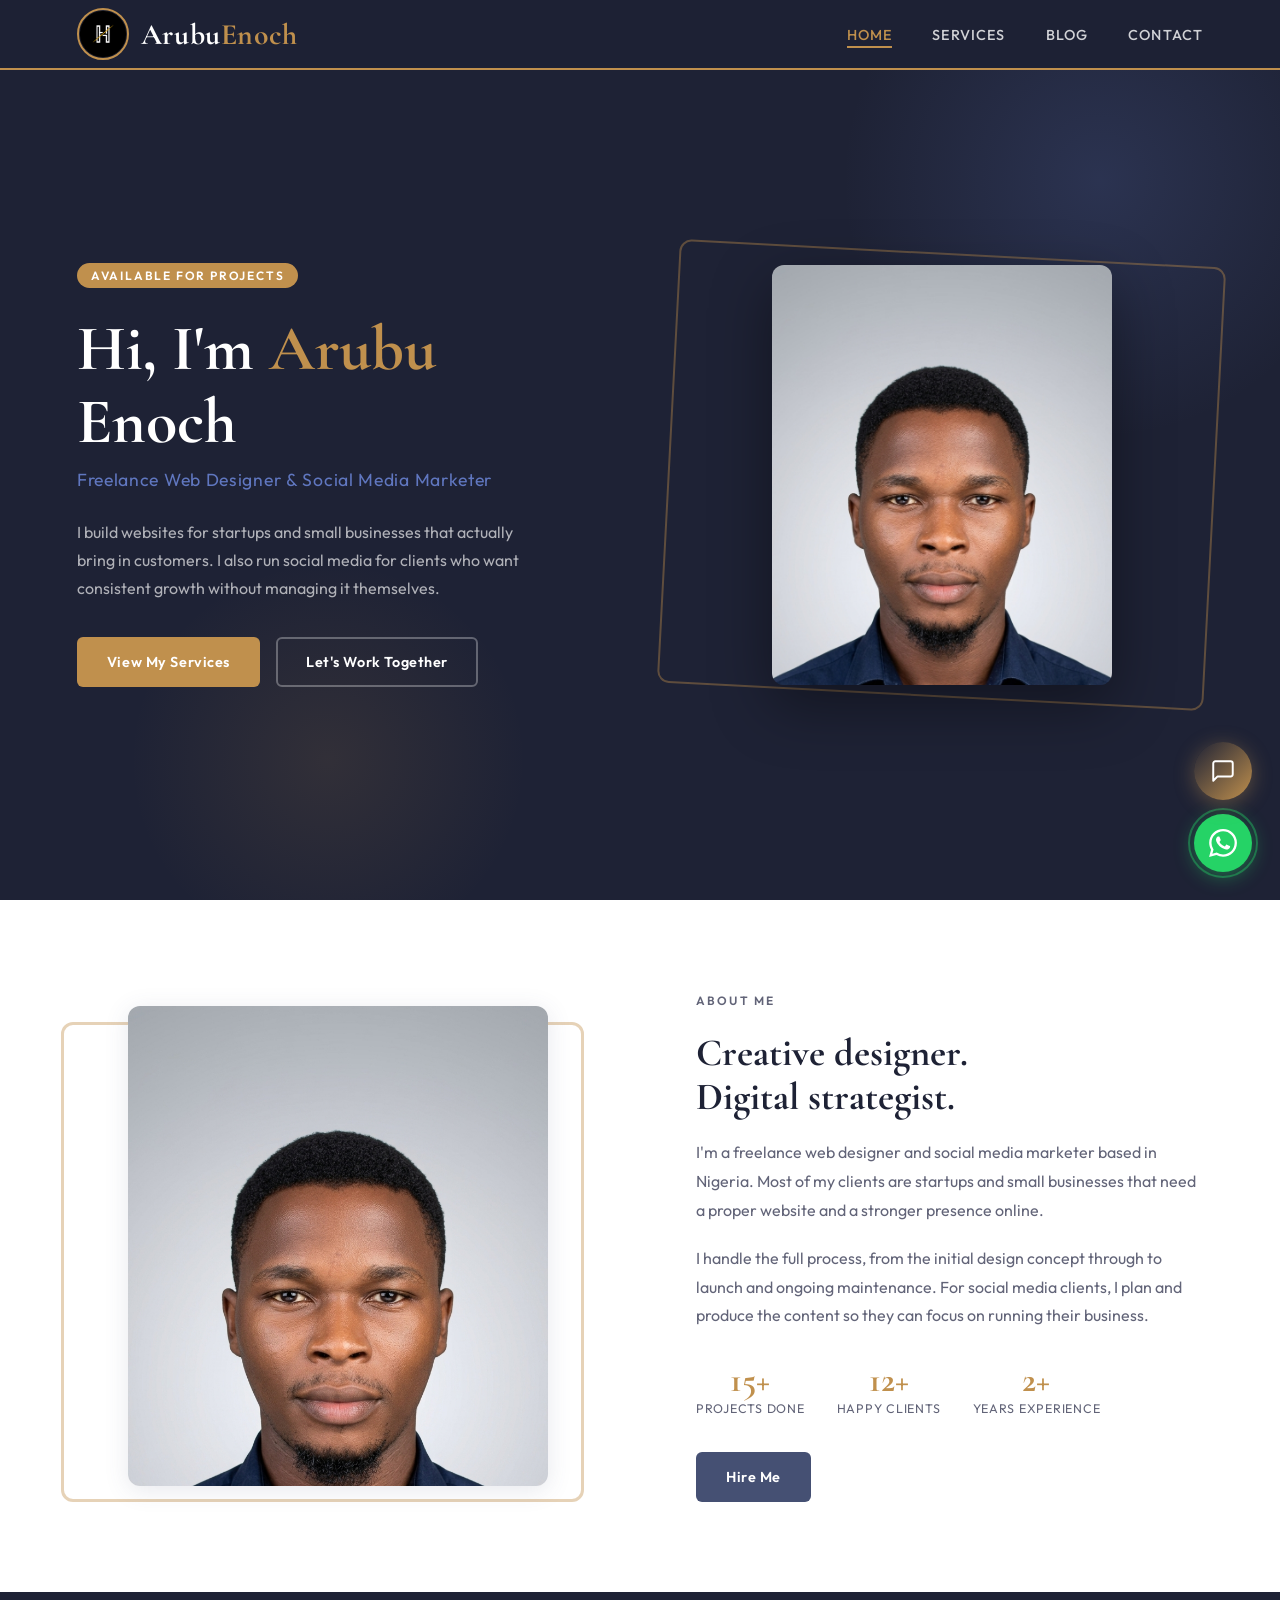
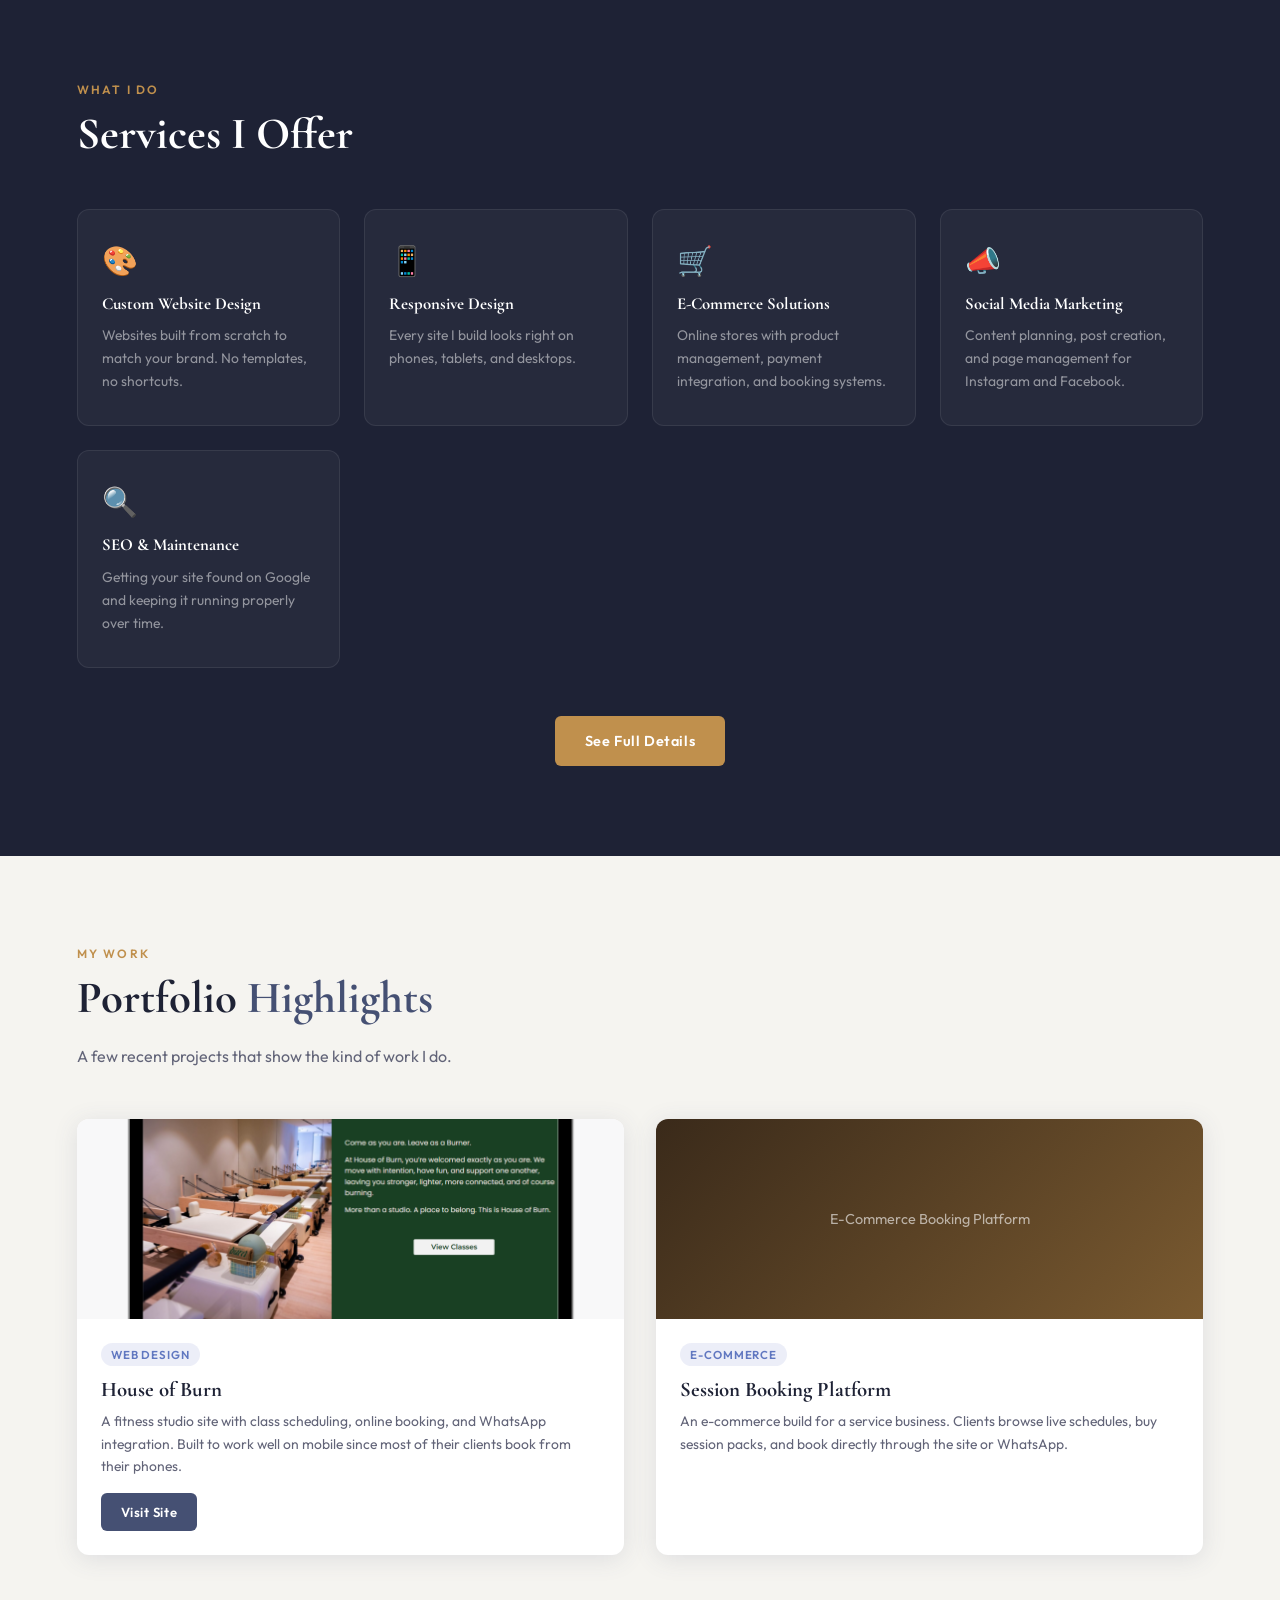
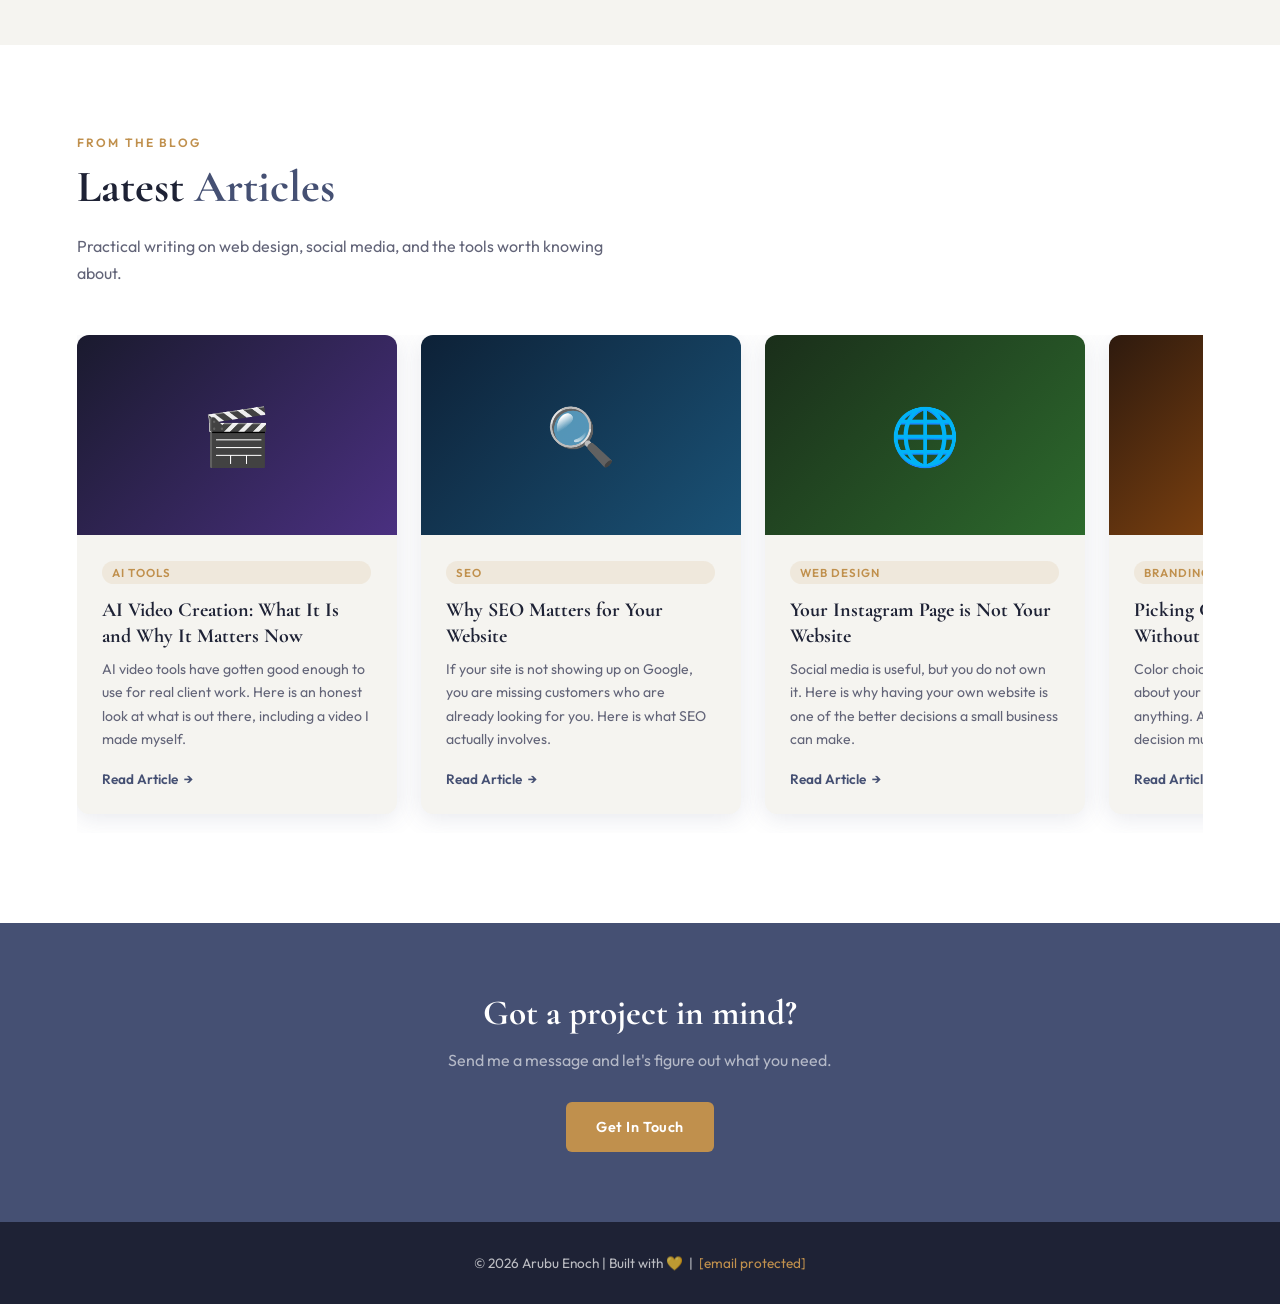
==== commit 8a8d9e0c: "Add files via upload" ====
--- a/index.html
+++ b/index.html
@@ -253,7 +253,167 @@
     grid.addEventListener('mouseup', () => isDown = false);
     grid.addEventListener('mousemove', e => { if (!isDown) return; e.preventDefault(); grid.scrollLeft = scrollLeft - (e.pageX - grid.offsetLeft - startX); });
   </script>
-
+<!-- ================================================
+     AI CHAT WIDGET — paste above </body>, above the WhatsApp widget
+     ================================================ -->
+
+<div class="ai-widget" id="aiWidget">
+  <div class="ai-card" id="aiCard">
+    <div class="ai-card-header">
+      <div class="ai-avatar">AI</div>
+      <div class="ai-card-header-text">
+        <div class="ai-name">Arubu's AI Assistant</div>
+        <div class="ai-status"><span class="ai-status-dot">●</span> Online — ask me anything</div>
+      </div>
+      <button class="ai-close" id="aiClose" aria-label="Close chat">✕</button>
+    </div>
+    <div class="ai-messages" id="aiMessages">
+      <div class="ai-msg bot">
+        Hi! 👋 I'm Arubu's AI assistant. Ask me about services, pricing, or timelines — anything you'd like to know.
+      </div>
+    </div>
+    <div class="ai-input-row">
+      <textarea class="ai-input" id="aiInput" placeholder="Type your question..." rows="1" maxlength="500"></textarea>
+      <button class="ai-send" id="aiSend" aria-label="Send message">
+        <svg width="16" height="16" viewBox="0 0 24 24" fill="none" stroke="#1e2235" stroke-width="2.5" stroke-linecap="round" stroke-linejoin="round">
+          <line x1="22" y1="2" x2="11" y2="13"/><polygon points="22 2 15 22 11 13 2 9 22 2"/>
+        </svg>
+      </button>
+    </div>
+  </div>
+  <button class="ai-bubble" id="aiBubble" aria-label="Chat with AI Assistant">
+    <svg width="26" height="26" viewBox="0 0 24 24" fill="none" stroke="white" stroke-width="1.8" stroke-linecap="round" stroke-linejoin="round">
+      <path d="M21 15a2 2 0 0 1-2 2H7l-4 4V5a2 2 0 0 1 2-2h14a2 2 0 0 1 2 2z"/>
+    </svg>
+  </button>
+</div>
+
+<script>
+(function(){
+  var SERVER       = 'https://arubu-chat-server.onrender.com';
+  var POLL_INTERVAL = 2000;
+  var POLL_TIMEOUT  = 30000;
+
+  var bubble   = document.getElementById('aiBubble');
+  var card     = document.getElementById('aiCard');
+  var closeBtn = document.getElementById('aiClose');
+  var input    = document.getElementById('aiInput');
+  var sendBtn  = document.getElementById('aiSend');
+  var msgs     = document.getElementById('aiMessages');
+
+  var sessionId = null;
+  var isWaiting = false;
+  var pollTimer = null;
+  var pollStart = null;
+  var isOpen    = false;
+
+  function openCard() {
+    isOpen = true;
+    card.style.display = 'flex';
+    // Allow display:flex to paint before triggering transition
+    requestAnimationFrame(function(){
+      requestAnimationFrame(function(){
+        card.classList.add('open');
+      });
+    });
+    bubble.setAttribute('aria-expanded', 'true');
+    setTimeout(function(){ input.focus(); }, 300);
+  }
+
+  function closeCard() {
+    isOpen = false;
+    card.classList.remove('open');
+    bubble.setAttribute('aria-expanded', 'false');
+    // Hide after transition
+    setTimeout(function(){ if (!isOpen) card.style.display = 'none'; }, 300);
+  }
+
+  // Start hidden
+  card.style.display = 'none';
+
+  bubble.addEventListener('click', function(){ isOpen ? closeCard() : openCard(); });
+  closeBtn.addEventListener('click', closeCard);
+  document.addEventListener('keydown', function(e){ if (e.key === 'Escape' && isOpen) closeCard(); });
+
+  // Auto-resize textarea
+  input.addEventListener('input', function(){
+    this.style.height = 'auto';
+    this.style.height = Math.min(this.scrollHeight, 80) + 'px';
+  });
+
+  // Send on Enter (Shift+Enter = new line)
+  input.addEventListener('keydown', function(e){
+    if (e.key === 'Enter' && !e.shiftKey){ e.preventDefault(); sendMessage(); }
+  });
+  sendBtn.addEventListener('click', sendMessage);
+
+  function addMsg(text, type) {
+    var div = document.createElement('div');
+    div.className = 'ai-msg ' + type;
+    div.textContent = text;
+    msgs.appendChild(div);
+    msgs.scrollTop = msgs.scrollHeight;
+    return div;
+  }
+
+  function setWaiting(state) {
+    isWaiting = state;
+    sendBtn.disabled = state;
+    input.disabled   = state;
+  }
+
+  function sendMessage() {
+    var text = input.value.trim();
+    if (!text || isWaiting) return;
+
+    addMsg(text, 'user');
+    input.value = '';
+    input.style.height = 'auto';
+    setWaiting(true);
+
+    var thinkingEl = addMsg('Thinking…', 'thinking');
+
+    fetch(SERVER + '/send-message', {
+      method: 'POST',
+      headers: { 'Content-Type': 'application/json' },
+      body: JSON.stringify({ message: text, sessionId: sessionId })
+    })
+    .then(function(r){ return r.json(); })
+    .then(function(data){
+      if (data.error) throw new Error(data.error);
+      sessionId = data.sessionId;
+      pollStart = Date.now();
+      pollTimer = setInterval(function(){ pollForReply(thinkingEl); }, POLL_INTERVAL);
+    })
+    .catch(function(){
+      thinkingEl.remove();
+      addMsg('Sorry, something went wrong. Please reach out via WhatsApp instead.', 'error');
+      setWaiting(false);
+    });
+  }
+
+  function pollForReply(thinkingEl) {
+    if (Date.now() - pollStart > POLL_TIMEOUT) {
+      clearInterval(pollTimer);
+      thinkingEl.remove();
+      addMsg('Taking longer than usual. Try WhatsApp for a faster response!', 'error');
+      setWaiting(false);
+      return;
+    }
+    fetch(SERVER + '/poll-reply/' + sessionId)
+    .then(function(r){ return r.json(); })
+    .then(function(data){
+      if (data.status === 'ready') {
+        clearInterval(pollTimer);
+        thinkingEl.remove();
+        addMsg(data.reply, 'bot');
+        setWaiting(false);
+      }
+    })
+    .catch(function(){ /* keep polling on network hiccup */ });
+  }
+})();
+</script>
   <!-- ================================================
        WHATSAPP FLOATING WIDGET
        ================================================ -->
@@ -304,307 +464,6 @@
       }
     })();
   </script>
-<!-- ================================================
-     AI LIVE CHAT WIDGET
-     ================================================ -->
-<style>
-  .ai-widget {
-    position: fixed;
-    bottom: 100px; /* sits above the WhatsApp bubble */
-    right: 24px;
-    z-index: 9998;
-    font-family: 'Inter', sans-serif;
-  }
-  .ai-bubble {
-    width: 56px;
-    height: 56px;
-    border-radius: 50%;
-    background: linear-gradient(135deg, #1a1a2e, #c9a84c);
-    border: none;
-    cursor: pointer;
-    display: flex;
-    align-items: center;
-    justify-content: center;
-    box-shadow: 0 4px 20px rgba(0,0,0,0.3);
-    transition: transform 0.2s;
-    margin-left: auto;
-  }
-  .ai-bubble:hover { transform: scale(1.08); }
-  .ai-bubble svg { width: 26px; height: 26px; }
-  .ai-card {
-    position: absolute;
-    bottom: 70px;
-    right: 0;
-    width: 320px;
-    background: #12122a;
-    border: 1px solid rgba(201,168,76,0.3);
-    border-radius: 16px;
-    box-shadow: 0 8px 40px rgba(0,0,0,0.5);
-    display: none;
-    flex-direction: column;
-    overflow: hidden;
-    max-height: 450px;
-  }
-  .ai-card.open { display: flex; }
-  .ai-card-header {
-    background: linear-gradient(135deg, #1a1a2e, #0d0d1f);
-    padding: 14px 16px;
-    display: flex;
-    align-items: center;
-    gap: 10px;
-    border-bottom: 1px solid rgba(201,168,76,0.2);
-  }
-  .ai-avatar {
-    width: 36px; height: 36px;
-    border-radius: 50%;
-    background: linear-gradient(135deg, #c9a84c, #e8c96a);
-    display: flex; align-items: center; justify-content: center;
-    font-weight: 700; font-size: 12px; color: #0d0d1f; flex-shrink: 0;
-  }
-  .ai-card-header-text { flex: 1; }
-  .ai-name { color: #fff; font-weight: 600; font-size: 14px; }
-  .ai-status { color: rgba(255,255,255,0.5); font-size: 11px; margin-top: 2px; }
-  .ai-status-dot { color: #22c55e; }
-  .ai-close {
-    background: none; border: none; color: rgba(255,255,255,0.5);
-    cursor: pointer; font-size: 16px; padding: 4px;
-    transition: color 0.2s;
-  }
-  .ai-close:hover { color: #fff; }
-  .ai-messages {
-    flex: 1;
-    overflow-y: auto;
-    padding: 14px;
-    display: flex;
-    flex-direction: column;
-    gap: 10px;
-    min-height: 180px;
-    max-height: 260px;
-  }
-  .ai-msg {
-    max-width: 85%;
-    padding: 10px 13px;
-    border-radius: 12px;
-    font-size: 13px;
-    line-height: 1.5;
-    animation: fadeInMsg 0.2s ease;
-  }
-  @keyframes fadeInMsg {
-    from { opacity: 0; transform: translateY(4px); }
-    to   { opacity: 1; transform: translateY(0); }
-  }
-  .ai-msg.bot {
-    background: rgba(255,255,255,0.07);
-    color: rgba(255,255,255,0.85);
-    align-self: flex-start;
-    border-bottom-left-radius: 4px;
-  }
-  .ai-msg.user {
-    background: linear-gradient(135deg, #c9a84c, #e8c96a);
-    color: #0d0d1f;
-    align-self: flex-end;
-    font-weight: 500;
-    border-bottom-right-radius: 4px;
-  }
-  .ai-msg.thinking {
-    background: rgba(255,255,255,0.05);
-    color: rgba(255,255,255,0.4);
-    align-self: flex-start;
-    font-style: italic;
-    font-size: 12px;
-  }
-  .ai-msg.error {
-    background: rgba(239,68,68,0.15);
-    color: #fca5a5;
-    align-self: flex-start;
-  }
-  .ai-input-row {
-    display: flex;
-    gap: 8px;
-    padding: 12px 14px;
-    border-top: 1px solid rgba(255,255,255,0.07);
-    background: rgba(255,255,255,0.03);
-  }
-  .ai-input {
-    flex: 1;
-    background: rgba(255,255,255,0.07);
-    border: 1px solid rgba(255,255,255,0.1);
-    border-radius: 8px;
-    padding: 9px 12px;
-    color: #fff;
-    font-size: 13px;
-    outline: none;
-    transition: border-color 0.2s;
-    resize: none;
-    font-family: inherit;
-  }
-  .ai-input:focus { border-color: rgba(201,168,76,0.5); }
-  .ai-input::placeholder { color: rgba(255,255,255,0.3); }
-  .ai-send {
-    width: 38px; height: 38px;
-    border-radius: 8px;
-    background: linear-gradient(135deg, #c9a84c, #e8c96a);
-    border: none;
-    cursor: pointer;
-    display: flex; align-items: center; justify-content: center;
-    flex-shrink: 0;
-    transition: opacity 0.2s, transform 0.2s;
-  }
-  .ai-send:hover { opacity: 0.85; transform: scale(1.05); }
-  .ai-send:disabled { opacity: 0.4; cursor: not-allowed; transform: none; }
-  .ai-send svg { width: 16px; height: 16px; }
-</style>
-
-<div class="ai-widget" id="aiWidget">
-  <div class="ai-card" id="aiCard">
-    <div class="ai-card-header">
-      <div class="ai-avatar">AI</div>
-      <div class="ai-card-header-text">
-        <div class="ai-name">Arubu's AI Assistant</div>
-        <div class="ai-status"><span class="ai-status-dot">●</span> Online — ask me anything</div>
-      </div>
-      <button class="ai-close" id="aiClose" aria-label="Close chat">✕</button>
-    </div>
-    <div class="ai-messages" id="aiMessages">
-      <div class="ai-msg bot">
-        Hi! 👋 I'm Arubu's AI assistant. Ask me about services, pricing, timelines — anything you'd like to know.
-      </div>
-    </div>
-    <div class="ai-input-row">
-      <textarea
-        class="ai-input"
-        id="aiInput"
-        placeholder="Type your question..."
-        rows="1"
-        maxlength="500"
-      ></textarea>
-      <button class="ai-send" id="aiSend" aria-label="Send message">
-        <svg viewBox="0 0 24 24" fill="none" stroke="#0d0d1f" stroke-width="2.5" stroke-linecap="round" stroke-linejoin="round">
-          <line x1="22" y1="2" x2="11" y2="13"/><polygon points="22 2 15 22 11 13 2 9 22 2"/>
-        </svg>
-      </button>
-    </div>
-  </div>
-  <button class="ai-bubble" id="aiBubble" aria-label="Chat with AI Assistant">
-    <svg viewBox="0 0 24 24" fill="none" stroke="white" stroke-width="1.8" stroke-linecap="round" stroke-linejoin="round">
-      <path d="M21 15a2 2 0 0 1-2 2H7l-4 4V5a2 2 0 0 1 2-2h14a2 2 0 0 1 2 2z"/>
-    </svg>
-  </button>
-</div>
-
-<script>
-(function(){
-  // ── CONFIG — change this to your Render URL ──────────────────────
-  var SERVER = 'https://arubu-chat-server.onrender.com';
-  var POLL_INTERVAL = 2000;   // check every 2 seconds
-  var POLL_TIMEOUT  = 30000;  // give up after 30 seconds
-  // ─────────────────────────────────────────────────────────────────
-
-  var bubble   = document.getElementById('aiBubble');
-  var card     = document.getElementById('aiCard');
-  var closeBtn = document.getElementById('aiClose');
-  var input    = document.getElementById('aiInput');
-  var sendBtn  = document.getElementById('aiSend');
-  var msgs     = document.getElementById('aiMessages');
-
-  var sessionId    = null;
-  var isWaiting    = false;
-  var pollTimer    = null;
-  var pollStart    = null;
-
-  // Open / close
-  bubble.addEventListener('click', function(){
-    card.classList.toggle('open');
-    if (card.classList.contains('open')) input.focus();
-  });
-  closeBtn.addEventListener('click', function(){ card.classList.remove('open'); });
-  document.addEventListener('keydown', function(e){
-    if (e.key === 'Escape') card.classList.remove('open');
-  });
-
-  // Auto-resize textarea
-  input.addEventListener('input', function(){
-    this.style.height = 'auto';
-    this.style.height = Math.min(this.scrollHeight, 80) + 'px';
-  });
-
-  // Send on Enter (Shift+Enter = newline)
-  input.addEventListener('keydown', function(e){
-    if (e.key === 'Enter' && !e.shiftKey) { e.preventDefault(); sendMessage(); }
-  });
-  sendBtn.addEventListener('click', sendMessage);
-
-  function addMsg(text, type) {
-    var div = document.createElement('div');
-    div.className = 'ai-msg ' + type;
-    div.textContent = text;
-    msgs.appendChild(div);
-    msgs.scrollTop = msgs.scrollHeight;
-    return div;
-  }
-
-  function setWaiting(state) {
-    isWaiting    = state;
-    sendBtn.disabled = state;
-    input.disabled   = state;
-  }
-
-  function sendMessage() {
-    var text = input.value.trim();
-    if (!text || isWaiting) return;
-
-    addMsg(text, 'user');
-    input.value = '';
-    input.style.height = 'auto';
-    setWaiting(true);
-
-    var thinkingEl = addMsg('Thinking…', 'thinking');
-
-    fetch(SERVER + '/send-message', {
-      method: 'POST',
-      headers: { 'Content-Type': 'application/json' },
-      body: JSON.stringify({ message: text, sessionId: sessionId })
-    })
-    .then(function(r){ return r.json(); })
-    .then(function(data){
-      if (data.error) throw new Error(data.error);
-      sessionId = data.sessionId;
-      pollStart = Date.now();
-      pollTimer = setInterval(function(){ pollForReply(thinkingEl); }, POLL_INTERVAL);
-    })
-    .catch(function(err){
-      thinkingEl.remove();
-      addMsg('Sorry, something went wrong. Please try WhatsApp instead.', 'error');
-      setWaiting(false);
-    });
-  }
-
-  function pollForReply(thinkingEl) {
-    if (Date.now() - pollStart > POLL_TIMEOUT) {
-      clearInterval(pollTimer);
-      thinkingEl.remove();
-      addMsg('The AI is taking longer than usual. Try WhatsApp for a faster response!', 'error');
-      setWaiting(false);
-      return;
-    }
-
-    fetch(SERVER + '/poll-reply/' + sessionId)
-    .then(function(r){ return r.json(); })
-    .then(function(data){
-      if (data.status === 'ready') {
-        clearInterval(pollTimer);
-        thinkingEl.remove();
-        addMsg(data.reply, 'bot');
-        setWaiting(false);
-      }
-      // if 'pending', just wait for next poll
-    })
-    .catch(function(){
-      // network hiccup — keep polling
-    });
-  }
-})();
-</script>
 
 </body>
 </html>
--- a/style.css
+++ b/style.css
@@ -1311,3 +1311,240 @@
   .page-hero { padding: calc(var(--nav-h) + 48px) 5% 48px; }
   .blog-body { padding: 48px 5%; }
 }
+
+/* =============================================
+   AI CHAT WIDGET
+   ============================================= */
+#aiWidget {
+  position: fixed !important;
+  bottom: 100px !important;
+  right: 28px !important;
+  z-index: 99998 !important;
+  font-family: 'Outfit', sans-serif !important;
+  display: flex !important;
+  flex-direction: column !important;
+  align-items: flex-end !important;
+  gap: 12px !important;
+}
+
+#aiWidget .ai-bubble {
+  width: 58px !important;
+  height: 58px !important;
+  border-radius: 50% !important;
+  background: linear-gradient(135deg, #1e2235, #c0904d) !important;
+  border: none !important;
+  cursor: pointer !important;
+  display: flex !important;
+  align-items: center !important;
+  justify-content: center !important;
+  box-shadow: 0 4px 20px rgba(192,144,77,0.4) !important;
+  transition: transform 0.25s ease, box-shadow 0.25s ease !important;
+  flex-shrink: 0 !important;
+  pointer-events: all !important;
+}
+
+#aiWidget .ai-bubble:hover {
+  transform: scale(1.1) !important;
+  box-shadow: 0 6px 28px rgba(192,144,77,0.6) !important;
+}
+
+#aiWidget .ai-bubble:focus-visible {
+  outline: 3px solid var(--gold) !important;
+  outline-offset: 3px !important;
+}
+
+#aiWidget .ai-card {
+  position: relative !important;
+  width: 310px !important;
+  background: #12122a !important;
+  border: 1px solid rgba(192,144,77,0.3) !important;
+  border-radius: 16px !important;
+  box-shadow: 0 8px 40px rgba(0,0,0,0.5) !important;
+  display: none !important;
+  flex-direction: column !important;
+  overflow: hidden !important;
+  max-height: 460px !important;
+  opacity: 0 !important;
+  transform: translateY(14px) scale(0.96) !important;
+  pointer-events: none !important;
+  transition: opacity 0.28s ease, transform 0.28s ease !important;
+}
+
+#aiWidget .ai-card.open {
+  display: flex !important;
+  opacity: 1 !important;
+  transform: translateY(0) scale(1) !important;
+  pointer-events: all !important;
+}
+
+#aiWidget .ai-card-header {
+  background: linear-gradient(135deg, #1e2235, #0d0d1f) !important;
+  padding: 14px 16px !important;
+  display: flex !important;
+  align-items: center !important;
+  gap: 10px !important;
+  border-bottom: 1px solid rgba(192,144,77,0.2) !important;
+  flex-shrink: 0 !important;
+}
+
+#aiWidget .ai-avatar {
+  width: 38px !important;
+  height: 38px !important;
+  border-radius: 50% !important;
+  background: linear-gradient(135deg, #c0904d, #e8c96a) !important;
+  display: flex !important;
+  align-items: center !important;
+  justify-content: center !important;
+  font-weight: 700 !important;
+  font-size: 11px !important;
+  color: #0d0d1f !important;
+  flex-shrink: 0 !important;
+  font-family: 'Outfit', sans-serif !important;
+  letter-spacing: 0.03em !important;
+}
+
+#aiWidget .ai-card-header-text { flex: 1 !important; min-width: 0 !important; }
+
+#aiWidget .ai-name {
+  color: #fff !important;
+  font-weight: 600 !important;
+  font-size: 0.88rem !important;
+  font-family: 'Outfit', sans-serif !important;
+  white-space: nowrap !important;
+  overflow: hidden !important;
+  text-overflow: ellipsis !important;
+}
+
+#aiWidget .ai-status {
+  color: rgba(255,255,255,0.5) !important;
+  font-size: 0.72rem !important;
+  margin-top: 2px !important;
+  font-family: 'Outfit', sans-serif !important;
+}
+
+#aiWidget .ai-status-dot { color: #22c55e !important; }
+
+#aiWidget .ai-close {
+  background: none !important;
+  border: none !important;
+  color: rgba(255,255,255,0.5) !important;
+  cursor: pointer !important;
+  font-size: 1rem !important;
+  padding: 4px 6px !important;
+  line-height: 1 !important;
+  border-radius: 4px !important;
+  transition: color 0.2s, background 0.2s !important;
+  flex-shrink: 0 !important;
+}
+#aiWidget .ai-close:hover { color: #fff !important; background: rgba(255,255,255,0.1) !important; }
+
+#aiWidget .ai-messages {
+  flex: 1 !important;
+  overflow-y: auto !important;
+  padding: 14px !important;
+  display: flex !important;
+  flex-direction: column !important;
+  gap: 10px !important;
+  min-height: 180px !important;
+  max-height: 260px !important;
+}
+
+#aiWidget .ai-msg {
+  max-width: 86% !important;
+  padding: 10px 13px !important;
+  border-radius: 12px !important;
+  font-size: 0.84rem !important;
+  line-height: 1.55 !important;
+  font-family: 'Outfit', sans-serif !important;
+  animation: aiMsgIn 0.2s ease !important;
+}
+
+@keyframes aiMsgIn {
+  from { opacity: 0; transform: translateY(4px); }
+  to   { opacity: 1; transform: translateY(0); }
+}
+
+#aiWidget .ai-msg.bot {
+  background: rgba(255,255,255,0.08) !important;
+  color: rgba(255,255,255,0.85) !important;
+  align-self: flex-start !important;
+  border-bottom-left-radius: 4px !important;
+}
+
+#aiWidget .ai-msg.user {
+  background: linear-gradient(135deg, #c0904d, #e8c96a) !important;
+  color: #1e2235 !important;
+  align-self: flex-end !important;
+  font-weight: 500 !important;
+  border-bottom-right-radius: 4px !important;
+}
+
+#aiWidget .ai-msg.thinking {
+  background: rgba(255,255,255,0.04) !important;
+  color: rgba(255,255,255,0.35) !important;
+  align-self: flex-start !important;
+  font-style: italic !important;
+  font-size: 0.78rem !important;
+}
+
+#aiWidget .ai-msg.error {
+  background: rgba(239,68,68,0.15) !important;
+  color: #fca5a5 !important;
+  align-self: flex-start !important;
+}
+
+#aiWidget .ai-input-row {
+  display: flex !important;
+  gap: 8px !important;
+  padding: 12px 14px !important;
+  border-top: 1px solid rgba(255,255,255,0.07) !important;
+  background: rgba(255,255,255,0.03) !important;
+  flex-shrink: 0 !important;
+}
+
+#aiWidget .ai-input {
+  flex: 1 !important;
+  background: rgba(255,255,255,0.07) !important;
+  border: 1px solid rgba(255,255,255,0.12) !important;
+  border-radius: 8px !important;
+  padding: 9px 12px !important;
+  color: #fff !important;
+  font-size: 0.84rem !important;
+  font-family: 'Outfit', sans-serif !important;
+  outline: none !important;
+  resize: none !important;
+  transition: border-color 0.2s !important;
+  line-height: 1.4 !important;
+}
+
+#aiWidget .ai-input:focus {
+  border-color: rgba(192,144,77,0.55) !important;
+}
+
+#aiWidget .ai-input::placeholder {
+  color: rgba(255,255,255,0.3) !important;
+}
+
+#aiWidget .ai-send {
+  width: 38px !important;
+  height: 38px !important;
+  border-radius: 8px !important;
+  background: linear-gradient(135deg, #c0904d, #e8c96a) !important;
+  border: none !important;
+  cursor: pointer !important;
+  display: flex !important;
+  align-items: center !important;
+  justify-content: center !important;
+  flex-shrink: 0 !important;
+  align-self: flex-end !important;
+  transition: opacity 0.2s, transform 0.2s !important;
+}
+
+#aiWidget .ai-send:hover { opacity: 0.85 !important; transform: scale(1.05) !important; }
+#aiWidget .ai-send:disabled { opacity: 0.35 !important; cursor: not-allowed !important; transform: none !important; }
+
+@media (max-width: 680px) {
+  #aiWidget { bottom: 90px !important; right: 16px !important; }
+  #aiWidget .ai-card { width: 272px !important; }
+  #aiWidget .ai-bubble { width: 52px !important; height: 52px !important; }
+}
